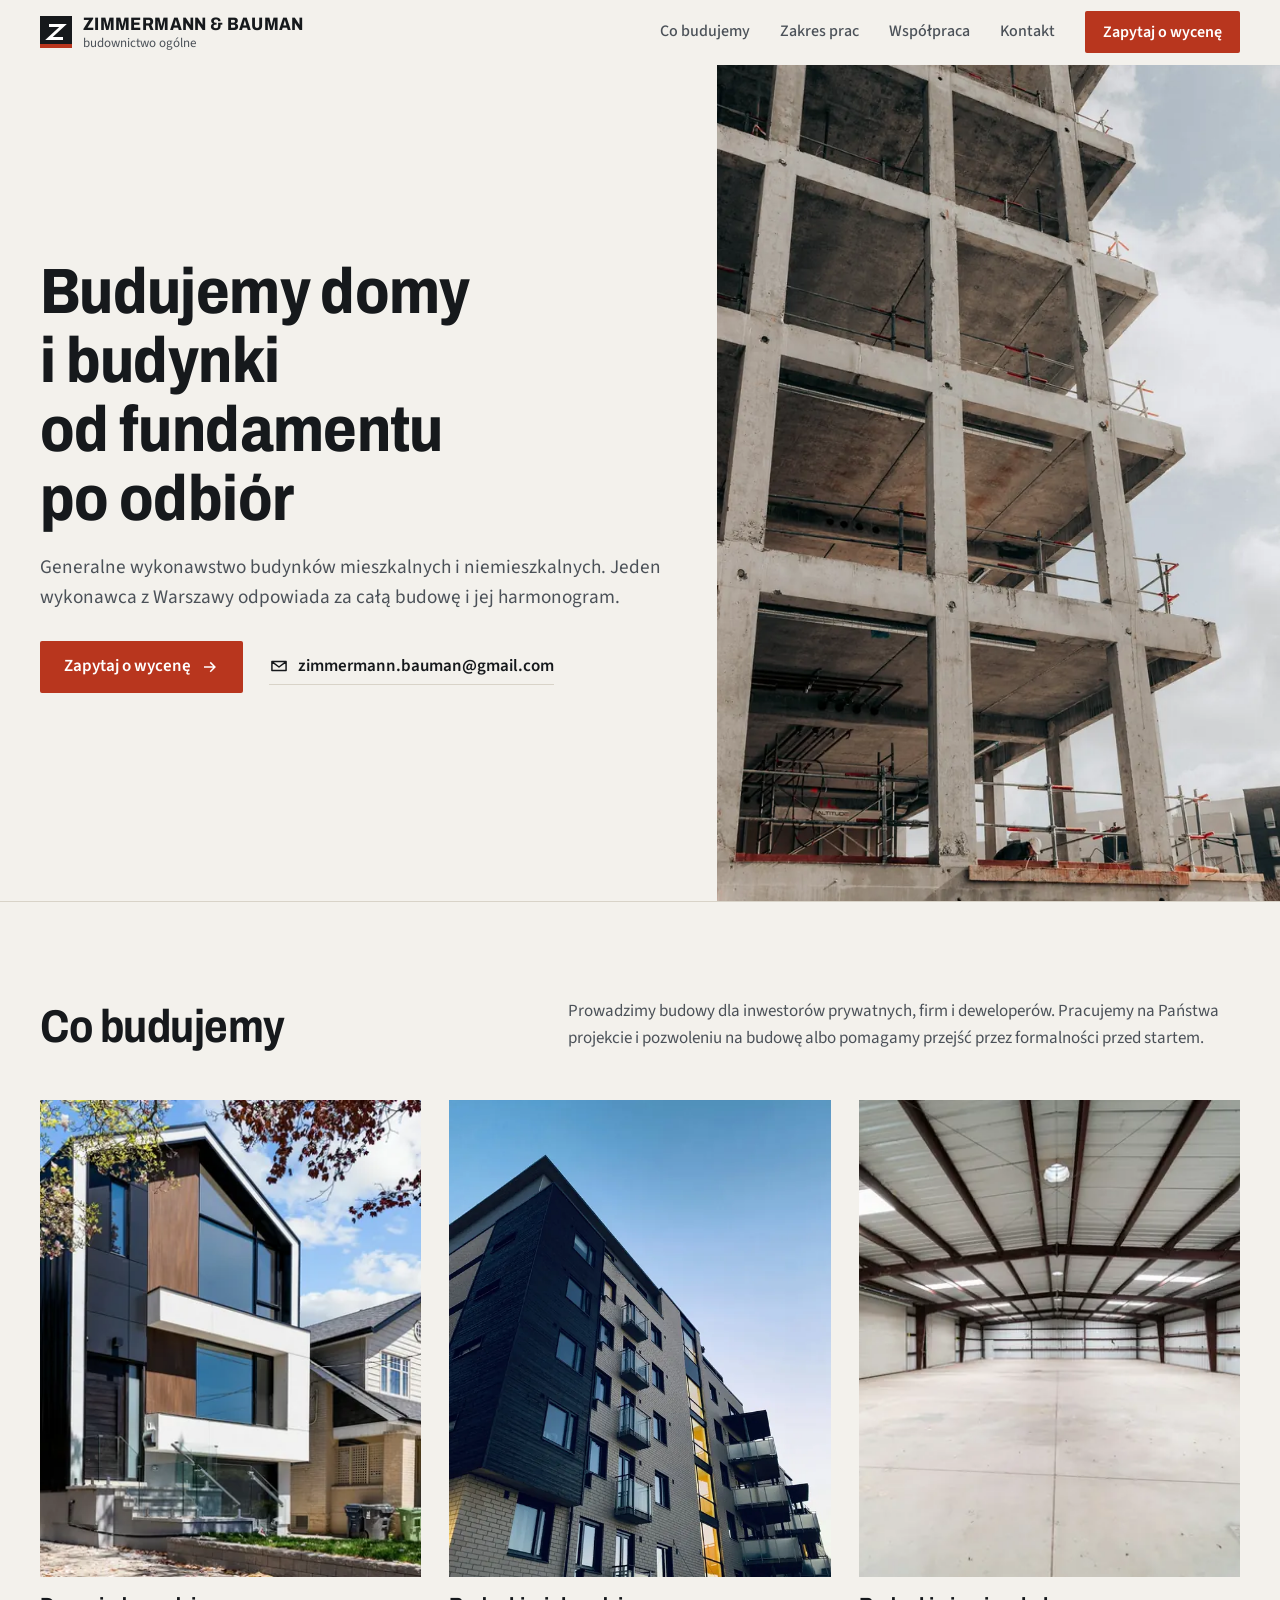
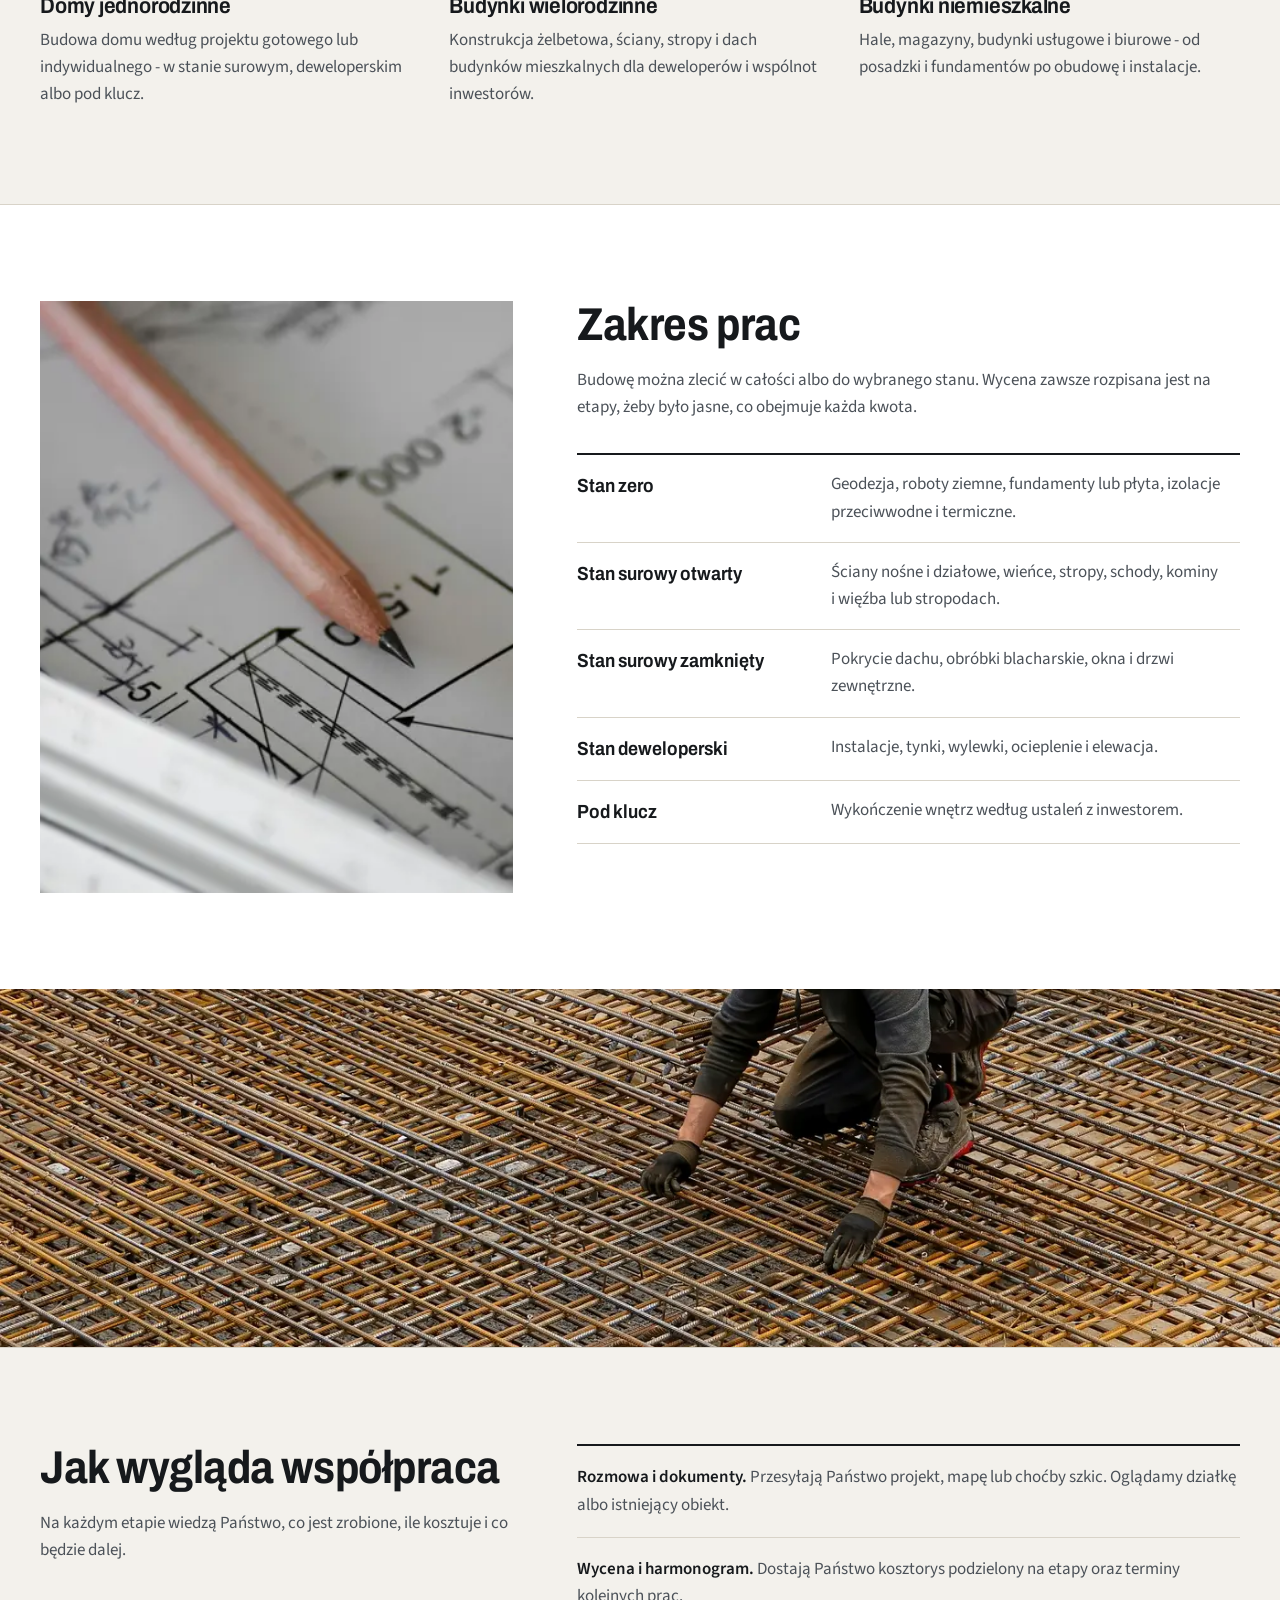
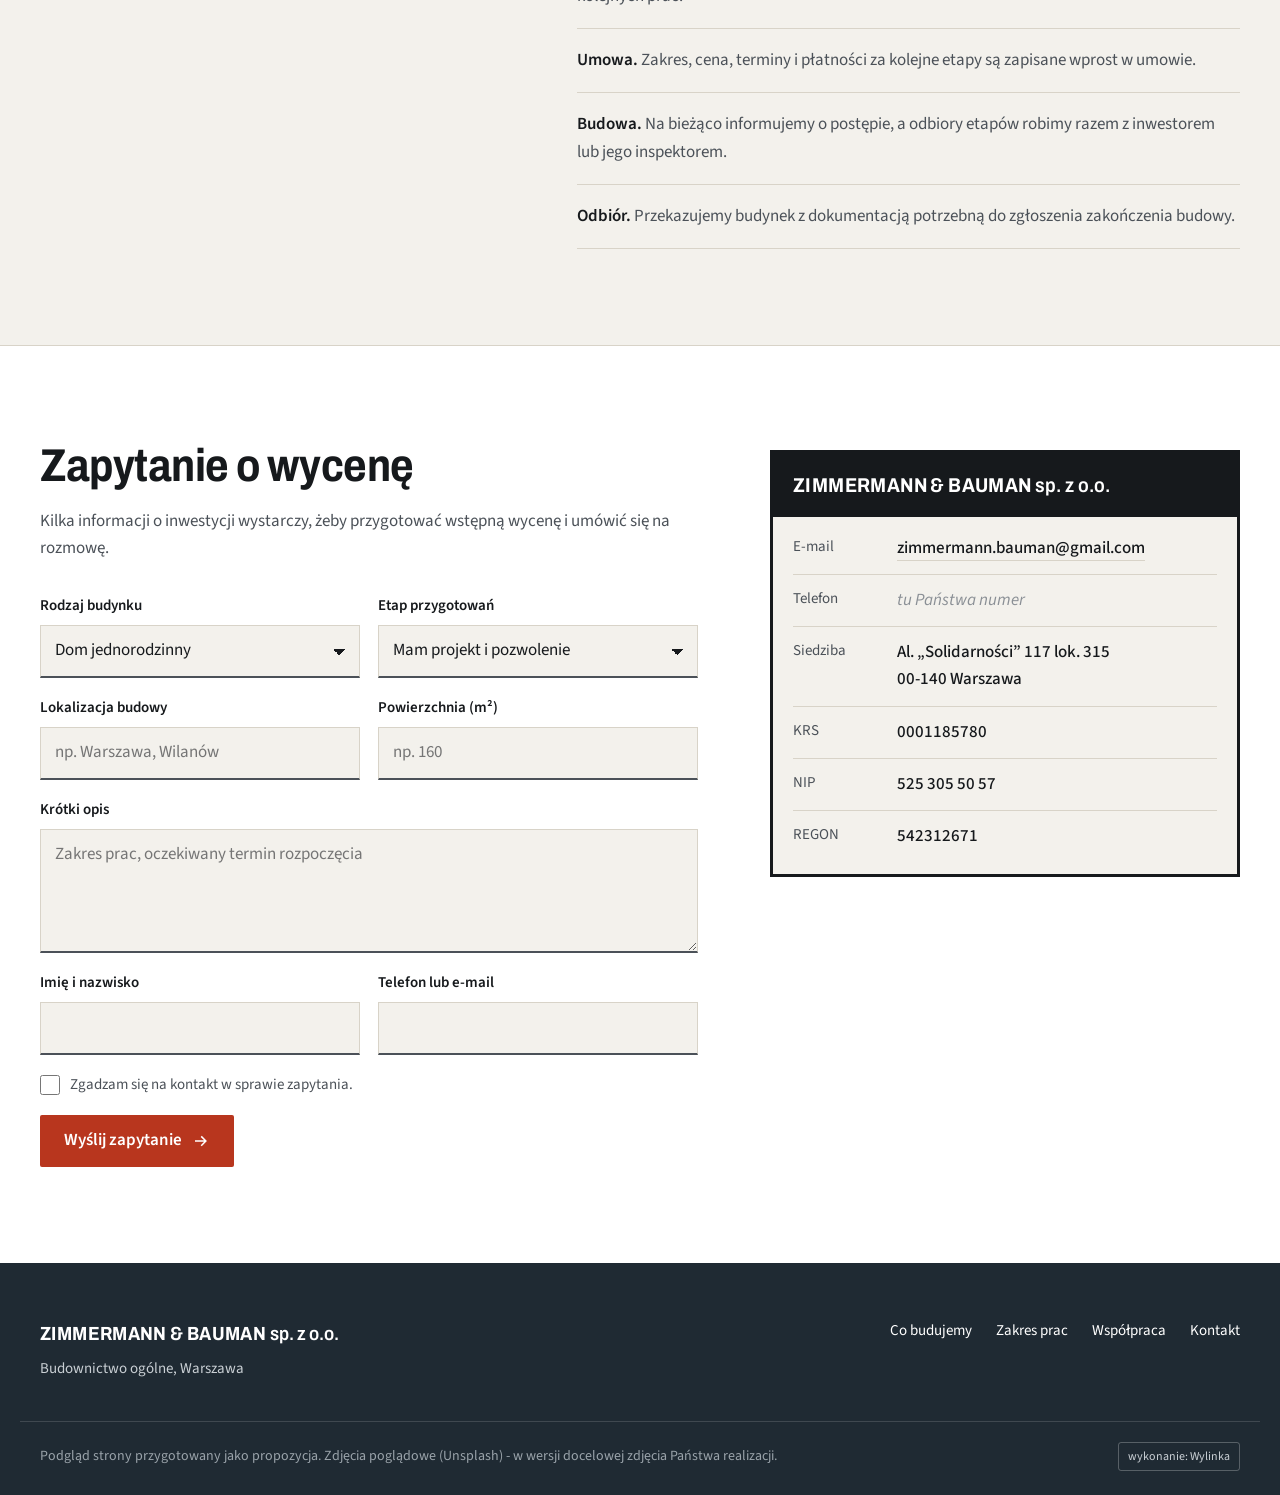
==== index.html @ 9f0c52ca "Koncepcja strony Zimmermann & Bauman" ====
<!doctype html>
<html lang="pl">
<head>
<meta charset="utf-8">
<meta name="viewport" content="width=device-width, initial-scale=1, viewport-fit=cover">
<meta name="robots" content="noindex, nofollow">
<title>Zimmermann &amp; Bauman - budowa domów i budynków, Warszawa</title>
<meta name="description" content="Zimmermann &amp; Bauman sp. z o.o. z Warszawy - generalne wykonawstwo budynków mieszkalnych i niemieszkalnych, od fundamentu po odbiór.">
<meta name="theme-color" content="#F3F1EC">
<link rel="icon" href="data:image/svg+xml,%3Csvg xmlns='http://www.w3.org/2000/svg' viewBox='0 0 32 32'%3E%3Crect width='32' height='32' fill='%2316191C'/%3E%3Cpath d='M9 9.5h14L9 22.5h14' fill='none' stroke='%23fff' stroke-width='3' stroke-linejoin='miter'/%3E%3Crect x='0' y='28' width='32' height='4' fill='%23B8361E'/%3E%3C/svg%3E">
<link rel="preconnect" href="https://fonts.googleapis.com">
<link rel="preconnect" href="https://fonts.gstatic.com" crossorigin>
<link href="https://fonts.googleapis.com/css2?family=Archivo:wdth,wght@75..100,500..800&family=Source+Sans+3:wght@400;500;600&display=swap" rel="stylesheet">
<link rel="stylesheet" href="style.css?v=1">
</head>
<body>
<!-- Wizualizacja robocza (koncepcja) strony Zimmermann & Bauman sp. z o.o. Dane firmy: odpis aktualny KRS 0001185780. Zakres prac opisany na podstawie PKD, do potwierdzenia z klientem. Zdjęcia poglądowe z Unsplash. -->
<svg width="0" height="0" style="position:absolute" aria-hidden="true">
  <symbol id="i-mail" viewBox="0 0 24 24"><path d="M3.5 6.5h17v11h-17z M3.8 7l8.2 6.2L20.2 7" fill="none" stroke="currentColor" stroke-width="1.8" stroke-linejoin="round"/></symbol>
  <symbol id="i-tel" viewBox="0 0 24 24"><path d="M6.6 3.8h3l1.4 4-2 1.4a12 12 0 0 0 5.8 5.8l1.4-2 4 1.4v3a2 2 0 0 1-2.2 2A16.5 16.5 0 0 1 4.6 6a2 2 0 0 1 2-2.2z" fill="none" stroke="currentColor" stroke-width="1.8" stroke-linejoin="round"/></symbol>
  <symbol id="i-arrow" viewBox="0 0 24 24"><path d="M5 12h13M13 6.5 18.5 12 13 17.5" fill="none" stroke="currentColor" stroke-width="2" stroke-linecap="square"/></symbol>
</svg>

<header class="top" id="top">
  <div class="wrap top-in">
    <a class="logo" href="#" aria-label="Zimmermann &amp; Bauman - strona główna">
      <svg class="logo-mark" viewBox="0 0 32 32" aria-hidden="true"><rect width="32" height="32" fill="#16191C"/><path d="M9 9.5h14L9 22.5h14" fill="none" stroke="#fff" stroke-width="3"/><rect y="28" width="32" height="4" fill="#B8361E"/></svg>
      <span class="logo-txt"><span class="logo-name">Zimmermann &amp; Bauman</span><span class="logo-sub">budownictwo ogólne</span></span>
    </a>
    <nav class="nav" id="nav" aria-label="Menu">
      <a href="#budujemy">Co budujemy</a>
      <a href="#zakres">Zakres prac</a>
      <a href="#wspolpraca">Współpraca</a>
      <a href="#kontakt">Kontakt</a>
      <a class="btn btn-sm nav-cta" href="#kontakt">Zapytaj o wycenę</a>
    </nav>
    <button class="burger" id="burger" type="button" aria-label="Otwórz menu" aria-expanded="false" aria-controls="nav"><span></span><span></span></button>
  </div>
</header>

<main>
  <section class="hero">
    <div class="hero-img">
      <picture>
        <img src="img/konstrukcja-1100.webp" srcset="img/konstrukcja-700.webp 700w, img/konstrukcja-1100.webp 1100w" sizes="(min-width: 960px) 44vw, 100vw" width="1100" height="1650" alt="Żelbetowa konstrukcja budynku w trakcie budowy" fetchpriority="high">
      </picture>
    </div>
    <div class="wrap hero-in">
      <div class="hero-txt">
        <h1>Budujemy domy i&nbsp;budynki od&nbsp;fundamentu po&nbsp;odbiór</h1>
        <p class="lead">Generalne wykonawstwo budynków mieszkalnych i&nbsp;niemieszkalnych. Jeden wykonawca z&nbsp;Warszawy odpowiada za całą budowę i&nbsp;jej harmonogram.</p>
        <div class="hero-cta" id="heroCta">
          <a class="btn" href="#kontakt">Zapytaj o wycenę <svg aria-hidden="true"><use href="#i-arrow"/></svg></a>
          <a class="hero-mail" href="mailto:zimmermann.bauman@gmail.com"><svg aria-hidden="true"><use href="#i-mail"/></svg>zimmermann.bauman@gmail.com</a>
        </div>
      </div>
    </div>
  </section>

  <section class="sec" id="budujemy">
    <div class="wrap">
      <div class="sec-head">
        <h2>Co budujemy</h2>
        <p>Prowadzimy budowy dla inwestorów prywatnych, firm i&nbsp;deweloperów. Pracujemy na Państwa projekcie i&nbsp;pozwoleniu na budowę albo pomagamy przejść przez formalności przed startem.</p>
      </div>
      <div class="obiekty">
        <article class="obiekt">
          <img src="img/dom-700.webp" srcset="img/dom-700.webp 700w, img/dom-1300.webp 1300w" sizes="(min-width: 960px) 30vw, 100vw" width="700" height="468" alt="Nowoczesny dom jednorodzinny z ciemną elewacją" loading="lazy">
          <h3>Domy jednorodzinne</h3>
          <p>Budowa domu według projektu gotowego lub indywidualnego - w&nbsp;stanie surowym, deweloperskim albo pod klucz.</p>
        </article>
        <article class="obiekt">
          <img src="img/wielorodzinny-600.webp" srcset="img/wielorodzinny-600.webp 600w, img/wielorodzinny-1000.webp 1000w" sizes="(min-width: 960px) 30vw, 100vw" width="600" height="800" alt="Budynek wielorodzinny z balkonami" loading="lazy" class="pion">
          <h3>Budynki wielorodzinne</h3>
          <p>Konstrukcja żelbetowa, ściany, stropy i&nbsp;dach budynków mieszkalnych dla deweloperów i&nbsp;wspólnot inwestorów.</p>
        </article>
        <article class="obiekt">
          <img src="img/hala-700.webp" srcset="img/hala-700.webp 700w, img/hala-1300.webp 1300w" sizes="(min-width: 960px) 30vw, 100vw" width="700" height="467" alt="Wnętrze nowej hali o konstrukcji stalowej" loading="lazy">
          <h3>Budynki niemieszkalne</h3>
          <p>Hale, magazyny, budynki usługowe i&nbsp;biurowe - od posadzki i&nbsp;fundamentów po obudowę i&nbsp;instalacje.</p>
        </article>
      </div>
    </div>
  </section>

  <section class="sec sec-zakres" id="zakres">
    <div class="wrap zakres">
      <div class="zakres-img">
        <img src="img/rysunek-700.webp" srcset="img/rysunek-700.webp 700w, img/rysunek-1300.webp 1300w" sizes="(min-width: 960px) 40vw, 100vw" width="700" height="467" alt="Rysunek konstrukcyjny z ołówkiem i linijką" loading="lazy">
      </div>
      <div class="zakres-txt">
        <h2>Zakres prac</h2>
        <p class="sec-lead">Budowę można zlecić w&nbsp;całości albo do wybranego stanu. Wycena zawsze rozpisana jest na etapy, żeby było jasne, co obejmuje każda kwota.</p>
        <dl class="spec">
          <div><dt>Stan zero</dt><dd>Geodezja, roboty ziemne, fundamenty lub płyta, izolacje przeciwwodne i&nbsp;termiczne.</dd></div>
          <div><dt>Stan surowy otwarty</dt><dd>Ściany nośne i&nbsp;działowe, wieńce, stropy, schody, kominy i&nbsp;więźba lub stropodach.</dd></div>
          <div><dt>Stan surowy zamknięty</dt><dd>Pokrycie dachu, obróbki blacharskie, okna i&nbsp;drzwi zewnętrzne.</dd></div>
          <div><dt>Stan deweloperski</dt><dd>Instalacje, tynki, wylewki, ocieplenie i&nbsp;elewacja.</dd></div>
          <div><dt>Pod klucz</dt><dd>Wykończenie wnętrz według ustaleń z&nbsp;inwestorem.</dd></div>
        </dl>
      </div>
    </div>
  </section>

  <div class="pas" role="img" aria-label="Układanie zbrojenia płyty fundamentowej">
    <img src="img/zbrojenie-1600.webp" srcset="img/zbrojenie-700.webp 700w, img/zbrojenie-1600.webp 1600w" sizes="100vw" width="1600" height="982" alt="" loading="lazy">
  </div>

  <section class="sec" id="wspolpraca">
    <div class="wrap wsp">
      <div>
        <h2>Jak wygląda współpraca</h2>
        <p class="sec-lead">Na każdym etapie wiedzą Państwo, co jest zrobione, ile kosztuje i&nbsp;co będzie dalej.</p>
      </div>
      <ul class="kroki">
        <li><strong>Rozmowa i&nbsp;dokumenty.</strong> Przesyłają Państwo projekt, mapę lub choćby szkic. Oglądamy działkę albo istniejący obiekt.</li>
        <li><strong>Wycena i&nbsp;harmonogram.</strong> Dostają Państwo kosztorys podzielony na etapy oraz terminy kolejnych prac.</li>
        <li><strong>Umowa.</strong> Zakres, cena, terminy i&nbsp;płatności za kolejne etapy są zapisane wprost w&nbsp;umowie.</li>
        <li><strong>Budowa.</strong> Na bieżąco informujemy o&nbsp;postępie, a&nbsp;odbiory etapów robimy razem z&nbsp;inwestorem lub jego inspektorem.</li>
        <li><strong>Odbiór.</strong> Przekazujemy budynek z&nbsp;dokumentacją potrzebną do zgłoszenia zakończenia budowy.</li>
      </ul>
    </div>
  </section>

  <section class="sec sec-kontakt" id="kontakt">
    <div class="wrap kontakt">
      <div class="kontakt-form">
        <h2>Zapytanie o wycenę</h2>
        <p class="sec-lead">Kilka informacji o&nbsp;inwestycji wystarczy, żeby przygotować wstępną wycenę i&nbsp;umówić się na rozmowę.</p>
        <form class="form" id="form" novalidate>
          <div class="f-row">
            <label>Rodzaj budynku
              <select name="rodzaj">
                <option>Dom jednorodzinny</option>
                <option>Budynek wielorodzinny</option>
                <option>Hala lub magazyn</option>
                <option>Budynek usługowy lub biurowy</option>
                <option>Inny</option>
              </select>
            </label>
            <label>Etap przygotowań
              <select name="etap">
                <option>Mam projekt i pozwolenie</option>
                <option>Mam projekt</option>
                <option>Mam działkę</option>
                <option>Rozbudowa lub przebudowa</option>
              </select>
            </label>
          </div>
          <div class="f-row">
            <label>Lokalizacja budowy<input type="text" name="miejsce" placeholder="np. Warszawa, Wilanów"></label>
            <label>Powierzchnia (m²)<input type="text" name="pow" inputmode="numeric" placeholder="np. 160"></label>
          </div>
          <label>Krótki opis<textarea name="opis" rows="4" placeholder="Zakres prac, oczekiwany termin rozpoczęcia"></textarea></label>
          <div class="f-row">
            <label>Imię i nazwisko<input type="text" name="imie" autocomplete="name"></label>
            <label>Telefon lub e-mail<input type="text" name="kontakt" autocomplete="email"></label>
          </div>
          <label class="zgoda"><input type="checkbox" name="zgoda"> <span>Zgadzam się na kontakt w&nbsp;sprawie zapytania.</span></label>
          <button class="btn" type="submit">Wyślij zapytanie <svg aria-hidden="true"><use href="#i-arrow"/></svg></button>
          <p class="form-msg" id="formMsg" hidden>To podgląd strony - w&nbsp;tej wersji formularz niczego nie wysyła.</p>
        </form>
      </div>

      <aside class="tablica" aria-label="Dane firmy">
        <p class="tablica-tyt">Zimmermann &amp; Bauman <span>sp.&nbsp;z&nbsp;o.o.</span></p>
        <dl>
          <div><dt>E-mail</dt><dd><a href="mailto:zimmermann.bauman@gmail.com">zimmermann.bauman@gmail.com</a></dd></div>
          <div><dt>Telefon</dt><dd class="placeholder">tu Państwa numer</dd></div>
          <div><dt>Siedziba</dt><dd>Al. „Solidarności” 117 lok.&nbsp;315<br>00-140 Warszawa</dd></div>
          <div><dt>KRS</dt><dd>0001185780</dd></div>
          <div><dt>NIP</dt><dd>525 305 50 57</dd></div>
          <div><dt>REGON</dt><dd>542312671</dd></div>
        </dl>
      </aside>
    </div>
  </section>
</main>

<footer class="stopka">
  <div class="wrap stopka-in">
    <div>
      <p class="stopka-nazwa">Zimmermann &amp; Bauman <span>sp.&nbsp;z&nbsp;o.o.</span></p>
      <p>Budownictwo ogólne, Warszawa</p>
    </div>
    <nav class="stopka-nav" aria-label="Stopka">
      <a href="#budujemy">Co budujemy</a>
      <a href="#zakres">Zakres prac</a>
      <a href="#wspolpraca">Współpraca</a>
      <a href="#kontakt">Kontakt</a>
    </nav>
  </div>
  <div class="wrap stopka-dol">
    <p>Podgląd strony przygotowany jako propozycja. Zdjęcia poglądowe (Unsplash) - w&nbsp;wersji docelowej zdjęcia Państwa realizacji.</p>
    <a class="wyl" href="https://wylinka.pl" target="_blank" rel="noopener">wykonanie: Wylinka</a>
  </div>
</footer>

<div class="mob" id="mob" aria-hidden="true">
  <a class="mob-mail" href="mailto:zimmermann.bauman@gmail.com" tabindex="-1"><svg aria-hidden="true"><use href="#i-mail"/></svg>E-mail</a>
  <a class="btn" href="#kontakt" tabindex="-1">Zapytaj o wycenę</a>
</div>

<script src="app.js?v=1"></script>
</body>
</html>
---- style.css ----
:root{
  --paper:#F3F1EC;
  --white:#FFFFFF;
  --ink:#16191C;
  --ink-2:#4B5158;
  --line:#D8D3C8;
  --steel:#1F2A33;
  --accent:#B8361E;
  --accent-d:#9A2C17;
  --head:"Archivo", "Arial Narrow", Arial, sans-serif;
  --body:"Source Sans 3", "Segoe UI", Arial, sans-serif;
  --gut:20px;
  --topH:64px;
}
*,*::before,*::after{box-sizing:border-box}
html{scroll-behavior:smooth;scroll-padding-top:var(--topH);-webkit-text-size-adjust:100%}
body{margin:0;background:var(--paper);color:var(--ink);font:400 17px/1.6 var(--body);-webkit-font-smoothing:antialiased;overflow-x:hidden}
img{display:block;max-width:100%;height:auto}
a{color:inherit}
h1,h2,h3{font-family:var(--head);font-stretch:85%;font-weight:700;line-height:1.08;letter-spacing:-.01em;margin:0}
h2{font-size:clamp(30px,4.2vw,46px)}
h3{font-size:22px;font-stretch:90%;font-weight:650}
p{margin:0}
.wrap{width:100%;max-width:1240px;margin:0 auto;padding:0 var(--gut)}
svg{width:20px;height:20px;flex:none}

/* przyciski */
.btn{display:inline-flex;align-items:center;justify-content:center;gap:10px;min-height:52px;padding:0 24px;background:var(--accent);color:#fff;border:0;border-radius:2px;font:600 17px/1 var(--body);text-decoration:none;cursor:pointer;transition:background .15s}
.btn:hover{background:var(--accent-d)}
.btn:focus-visible,a:focus-visible,button:focus-visible,input:focus-visible,select:focus-visible,textarea:focus-visible{outline:2px solid var(--ink);outline-offset:2px}
.btn svg{width:18px;height:18px}
.btn-sm{min-height:42px;padding:0 18px;font-size:16px}

/* nagłówek */
.top{position:sticky;top:0;z-index:30;background:var(--paper);border-bottom:1px solid transparent;transition:border-color .2s}
.top.scrolled{border-bottom-color:var(--line)}
.top-in{display:flex;align-items:center;justify-content:space-between;height:var(--topH)}
.logo{display:flex;align-items:center;gap:11px;text-decoration:none}
.logo-mark{width:32px;height:32px}
.logo-txt{display:flex;flex-direction:column;line-height:1}
.logo-name{font-family:var(--head);font-weight:750;font-stretch:88%;font-size:18px;text-transform:uppercase;letter-spacing:.02em}
.logo-sub{font-size:13px;color:var(--ink-2);margin-top:4px}
.nav{display:flex;align-items:center;gap:30px}
.nav a:not(.btn){text-decoration:none;font-weight:500;font-size:16px;color:var(--ink-2)}
.nav a:not(.btn):hover{color:var(--ink)}
.burger{display:none}

/* hero */
.hero{position:relative}
.hero-img img{width:100%;height:100%;object-fit:cover}
.hero-txt h1{font-size:clamp(31px,5vw,64px);font-weight:750}
.lead{font-size:clamp(17px,1.5vw,20px);color:var(--ink-2);margin-top:18px;max-width:34em}
.hero-cta{display:flex;flex-wrap:wrap;align-items:center;gap:14px 26px;margin-top:28px}
.hero-mail{display:inline-flex;align-items:center;gap:9px;font-weight:600;text-decoration:none;border-bottom:1px solid var(--line);padding:4px 0}
.hero-mail:hover{border-bottom-color:var(--ink)}

@media (min-width:960px){
  .hero{min-height:calc(100svh - var(--topH));display:flex;align-items:center}
  .hero-img{position:absolute;top:0;right:0;bottom:0;width:44%}
  .hero-in{padding-top:48px;padding-bottom:64px}
  .hero-txt{width:54%;max-width:700px}
}

/* sekcje */
.sec{padding:96px 0;border-top:1px solid var(--line)}
.sec-head{display:grid;gap:18px;margin-bottom:48px}
.sec-head p,.sec-lead{color:var(--ink-2);max-width:40em}
.sec-lead{margin-top:16px}
@media (min-width:960px){
  .sec-head{grid-template-columns:5fr 7fr;align-items:end;gap:48px}
}

/* obiekty */
.obiekty{display:grid;gap:44px}
.obiekt img{width:100%;aspect-ratio:4/3;object-fit:cover;margin-bottom:18px}
.obiekt img.pion{object-position:50% 40%}
.obiekt p{color:var(--ink-2);margin-top:8px}
@media (min-width:760px){
  .obiekty{grid-template-columns:repeat(3,1fr);gap:28px}
  .obiekt img{aspect-ratio:4/5}
}

/* zakres */
.sec-zakres{background:var(--white)}
.zakres{display:grid;gap:40px}
.zakres-img img{width:100%;aspect-ratio:3/2;object-fit:cover}
.spec{margin:32px 0 0;border-top:2px solid var(--ink)}
.spec div{display:grid;gap:4px;padding:16px 0;border-bottom:1px solid var(--line)}
.spec dt{font-family:var(--head);font-stretch:90%;font-weight:650;font-size:19px}
.spec dd{margin:0;color:var(--ink-2)}
@media (min-width:960px){
  .zakres{grid-template-columns:5fr 7fr;gap:64px;align-items:start}
  .zakres-img{position:sticky;top:calc(var(--topH) + 32px)}
  .zakres-img img{aspect-ratio:4/5}
  .spec div{grid-template-columns:230px 1fr;gap:24px}
}

/* pas zdjęcia */
.pas img{width:100%;height:clamp(200px,28vw,400px);object-fit:cover;object-position:50% 45%}

/* współpraca */
.wsp{display:grid;gap:28px}
.kroki{list-style:none;margin:0;padding:0;border-top:2px solid var(--ink)}
.kroki li{padding:18px 0;border-bottom:1px solid var(--line);color:var(--ink-2)}
.kroki strong{color:var(--ink);font-weight:600}
@media (min-width:960px){
  .wsp{grid-template-columns:5fr 7fr;gap:64px}
}

/* kontakt */
.sec-kontakt{background:var(--white)}
.kontakt{display:grid;gap:56px}
.form{display:grid;gap:18px;margin-top:32px}
.f-row{display:grid;gap:18px}
.form label{display:grid;gap:7px;font-weight:600;font-size:15px}
.form input[type=text],.form select,.form textarea{width:100%;font:400 17px/1.4 var(--body);color:var(--ink);background:var(--paper);border:1px solid var(--line);border-bottom:2px solid var(--ink-2);border-radius:0;padding:13px 14px;min-height:50px}
.form textarea{resize:vertical}
.form select{appearance:none;background-image:linear-gradient(45deg,transparent 50%,var(--ink) 50%),linear-gradient(135deg,var(--ink) 50%,transparent 50%);background-position:calc(100% - 20px) 52%,calc(100% - 14px) 52%;background-size:6px 6px;background-repeat:no-repeat;padding-right:40px}
.form .zgoda{display:flex;gap:10px;align-items:flex-start;font-weight:400;color:var(--ink-2)}
.zgoda input{width:20px;height:20px;margin:2px 0 0;accent-color:var(--accent)}
.form .btn{justify-self:start}
.form-msg{background:var(--paper);border-left:3px solid var(--accent);padding:12px 14px}
@media (min-width:640px){.f-row{grid-template-columns:1fr 1fr}}

/* tablica z danymi - jak tablica informacyjna budowy */
.tablica{border:3px solid var(--ink);background:var(--paper);align-self:start}
.tablica-tyt{background:var(--ink);color:#fff;font-family:var(--head);font-stretch:88%;font-weight:700;font-size:20px;text-transform:uppercase;letter-spacing:.02em;padding:16px 20px}
.tablica dl{margin:0;padding:6px 20px 12px}
.tablica dl div{display:grid;grid-template-columns:92px 1fr;gap:12px;padding:12px 0;border-bottom:1px solid var(--line)}
.tablica dl div:last-child{border-bottom:0}
.tablica dt{color:var(--ink-2);font-size:15px}
.tablica dd{margin:0;font-weight:500;overflow-wrap:anywhere}
.tablica dd a{text-decoration:none;border-bottom:1px solid var(--line)}
.placeholder{color:#8A8F95;font-style:italic;font-weight:400 !important}
@media (min-width:960px){
  .kontakt{grid-template-columns:7fr 5fr;gap:72px}
  .tablica{position:sticky;top:calc(var(--topH) + 32px);margin-top:8px}
}

/* stopka */
.stopka{background:var(--steel);color:#C9CFD4;font-size:15px;padding:56px 0 24px}
.stopka-in{display:grid;gap:28px}
.stopka-nazwa{color:#fff;font-family:var(--head);font-stretch:88%;font-weight:700;font-size:19px;text-transform:uppercase;letter-spacing:.02em;margin-bottom:8px}
.stopka-nav{display:flex;flex-wrap:wrap;gap:10px 24px}
.stopka-nav a{text-decoration:none;color:#fff}
.stopka-dol{display:flex;flex-wrap:wrap;justify-content:space-between;align-items:center;gap:16px;margin-top:40px;padding-top:20px;border-top:1px solid rgba(255,255,255,.14);font-size:14px;color:#9AA3AA}
.wyl{display:inline-block;font-size:12px;color:#C9CFD4;text-decoration:none;border:1px solid rgba(255,255,255,.25);border-radius:3px;padding:4px 9px}
.wyl:hover{color:#fff;border-color:#fff}
@media (min-width:760px){.stopka-in{grid-template-columns:1fr auto;align-items:start}}

/* pasek na telefonie */
.mob{display:none}

/* telefon */
@media (max-width:959px){
  .nav{position:fixed;inset:var(--topH) 0 auto 0;flex-direction:column;align-items:stretch;gap:0;background:var(--paper);border-bottom:1px solid var(--line);padding:8px var(--gut) 20px;transform:translateY(-8px);opacity:0;visibility:hidden;transition:opacity .18s,transform .18s,visibility .18s}
  .nav.open{opacity:1;visibility:visible;transform:none}
  .nav a:not(.btn){padding:14px 0;border-bottom:1px solid var(--line);font-size:18px;color:var(--ink)}
  .nav-cta{margin-top:16px}
  .burger{display:flex;flex-direction:column;justify-content:center;gap:7px;width:44px;height:44px;margin-right:-10px;padding:0 10px;background:none;border:0;cursor:pointer}
  .burger span{display:block;height:2px;background:var(--ink);transition:transform .18s}
  .burger[aria-expanded=true] span:first-child{transform:translateY(4.5px) rotate(45deg)}
  .burger[aria-expanded=true] span:last-child{transform:translateY(-4.5px) rotate(-45deg)}

  .hero-img{height:clamp(150px,30svh,320px)}
  .hero-img img{object-position:50% 38%}
  .hero-in{padding-top:24px;padding-bottom:40px}
  .lead{margin-top:14px}
  .hero-cta{margin-top:22px}
  .sec{padding:64px 0}
  .sec-head{margin-bottom:32px}

  .mob{display:flex;gap:10px;position:fixed;left:0;right:0;bottom:0;z-index:40;padding:10px var(--gut) calc(10px + env(safe-area-inset-bottom));background:var(--paper);border-top:1px solid var(--line);transform:translateY(110%);transition:transform .22s}
  .mob.widac{transform:none}
  .mob .btn{flex:1;min-height:48px}
  .mob-mail{display:inline-flex;align-items:center;justify-content:center;gap:8px;min-height:48px;padding:0 18px;border:1px solid var(--ink);border-radius:2px;text-decoration:none;font-weight:600}
  .stopka{padding-bottom:96px}
}
@media (max-width:380px){
  :root{--gut:16px}
  .logo-name{font-size:16px}
}
@media (prefers-reduced-motion:reduce){html{scroll-behavior:auto}*{transition:none !important}}

.hero-adres{display:none}
@media (min-width:960px){.hero-adres{display:block;margin-top:56px;padding-top:18px;border-top:1px solid var(--line);font-size:15px;color:var(--ink-2);max-width:560px}}
.tablica-tyt span,.stopka-nazwa span{text-transform:none;font-weight:600;letter-spacing:0}
@media (max-width:559px){
  .tablica dl div{grid-template-columns:1fr;gap:2px;padding:11px 0}
}
@media (max-width:559px){.tablica-tyt{font-size:18px;padding:14px 18px}.tablica dl{padding:4px 18px 10px}}
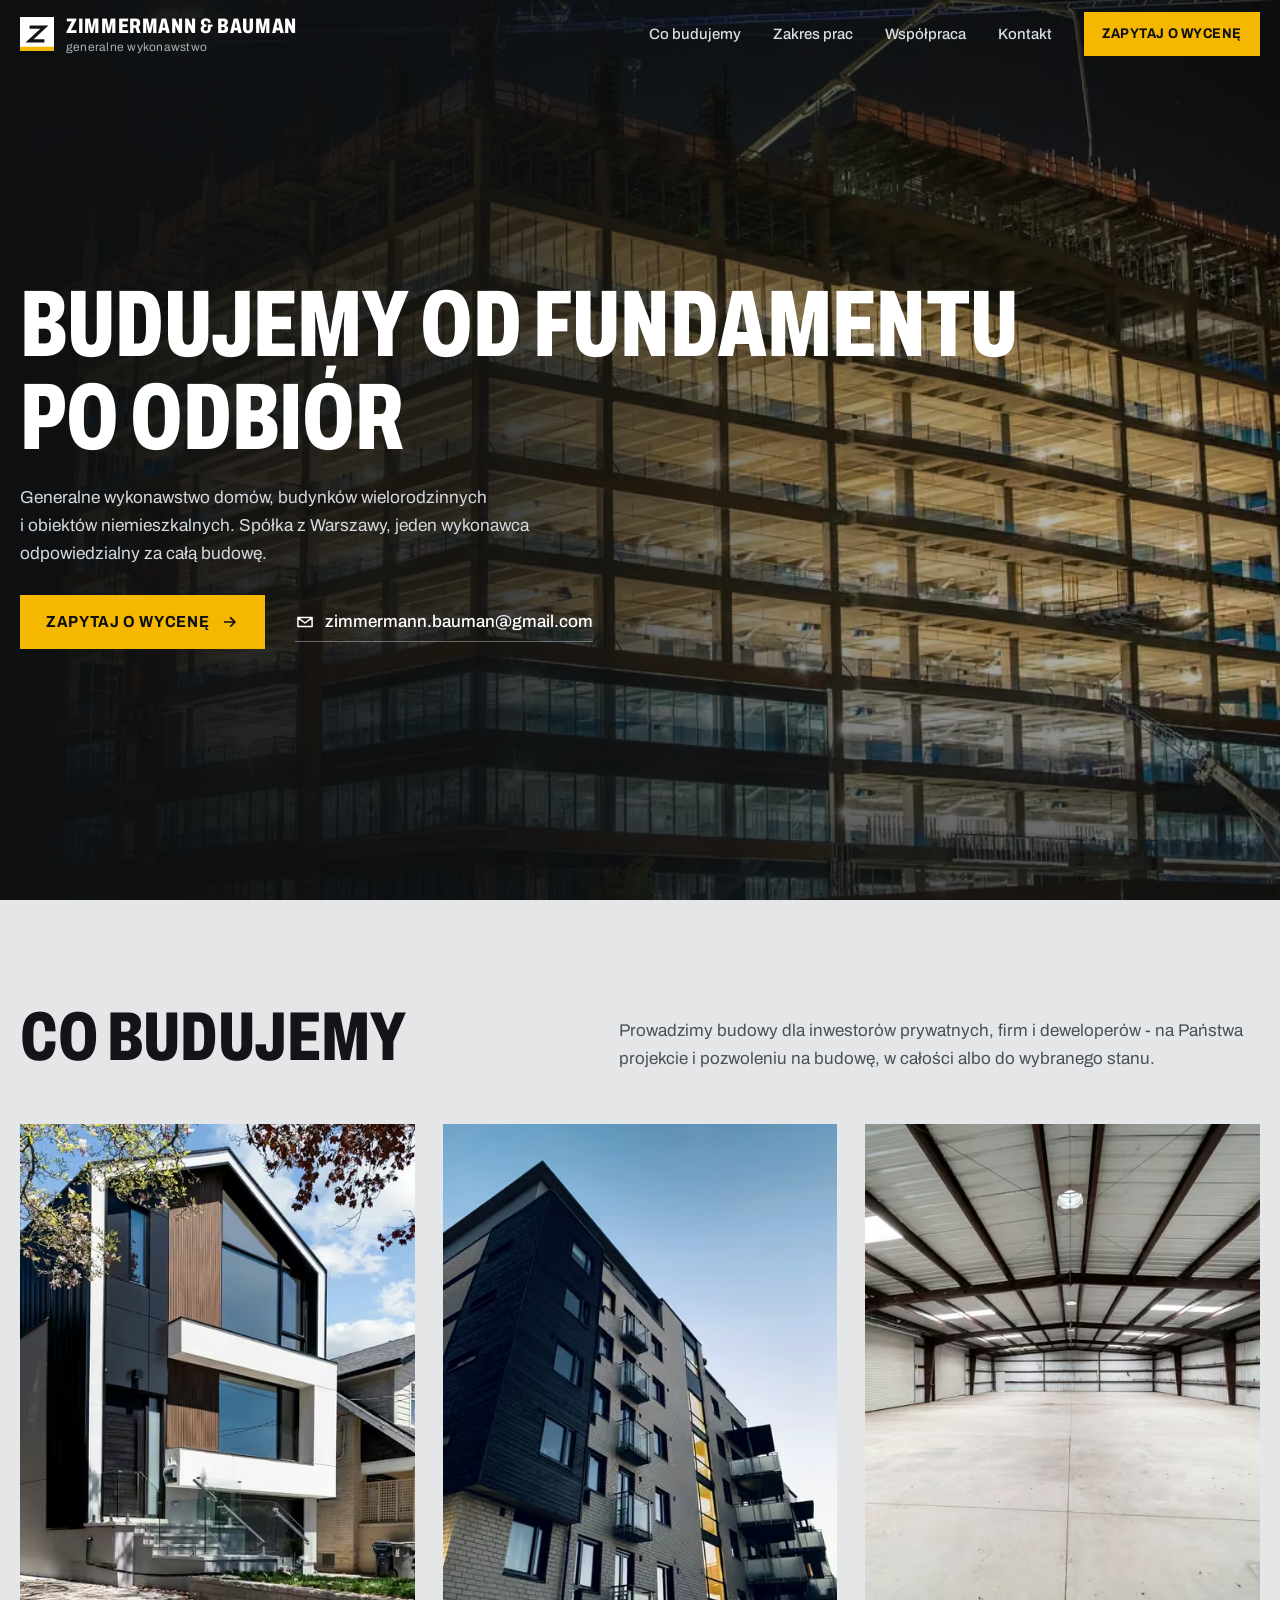
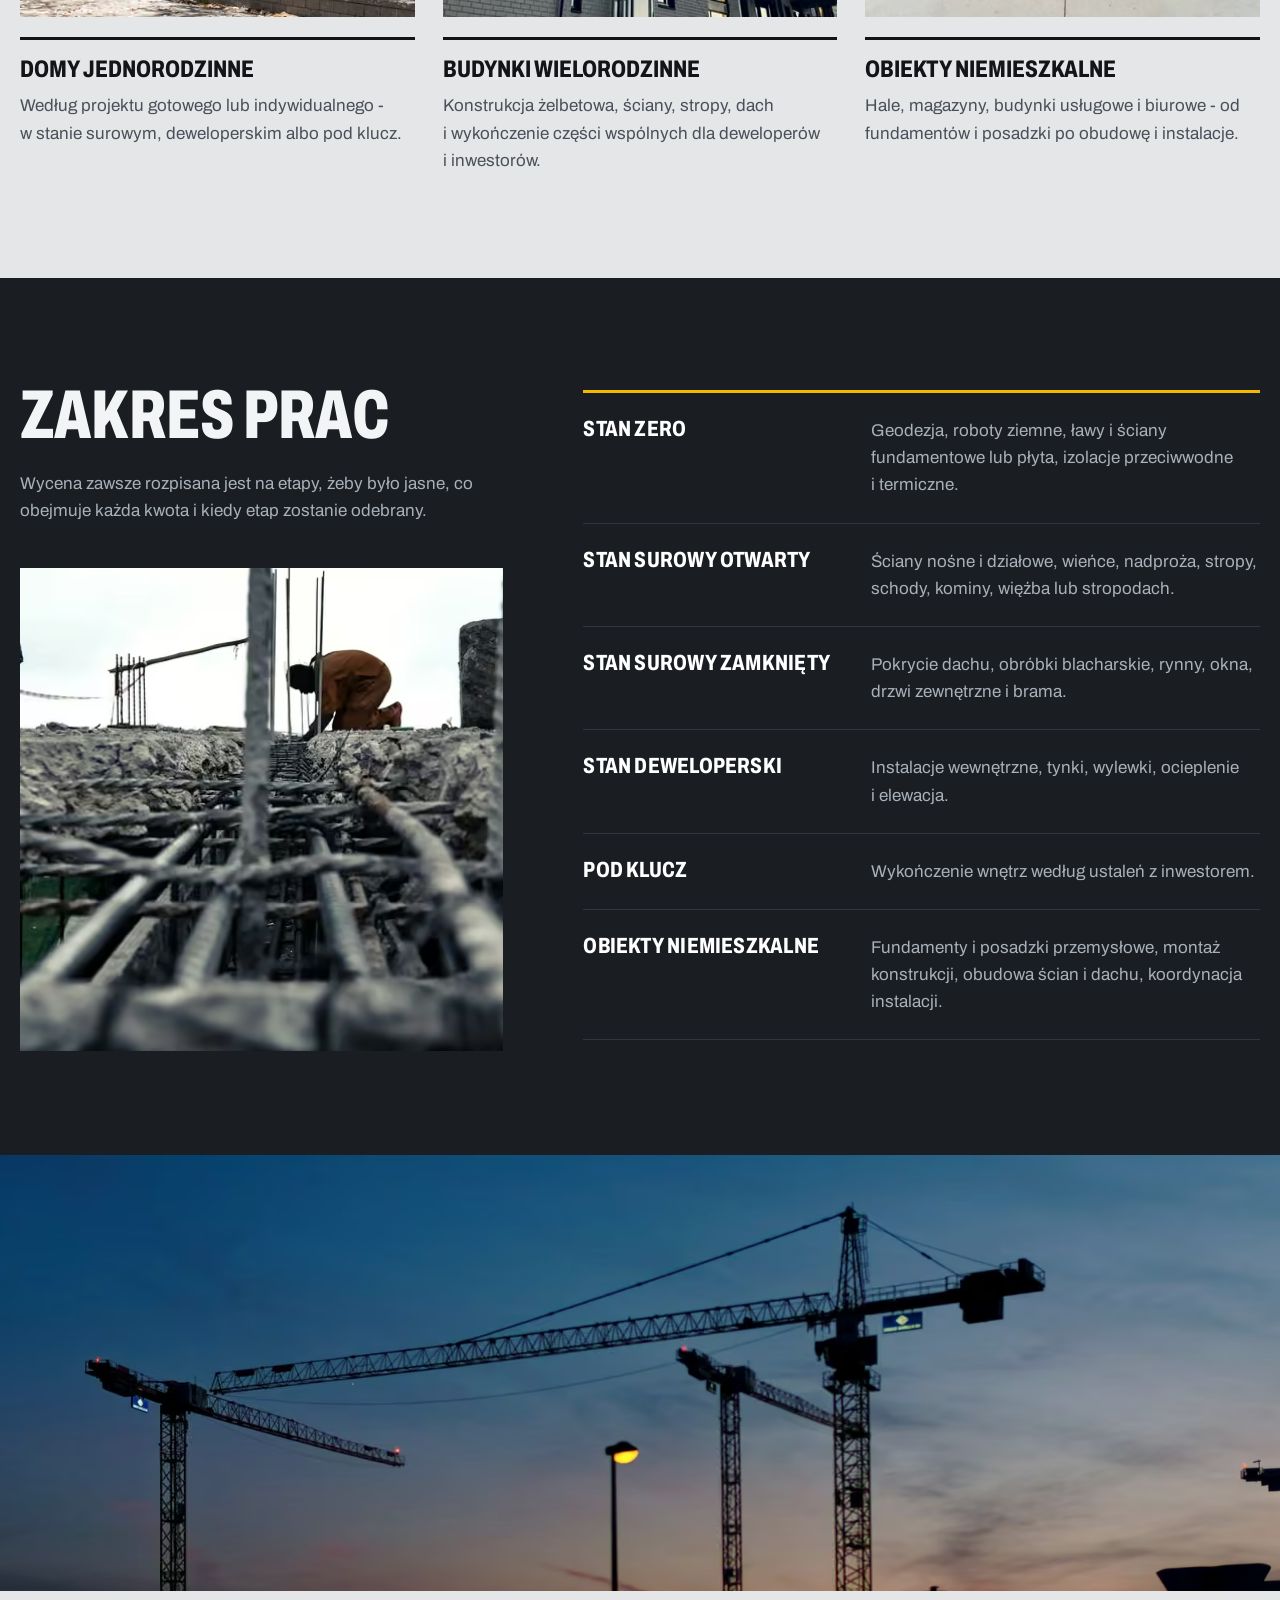
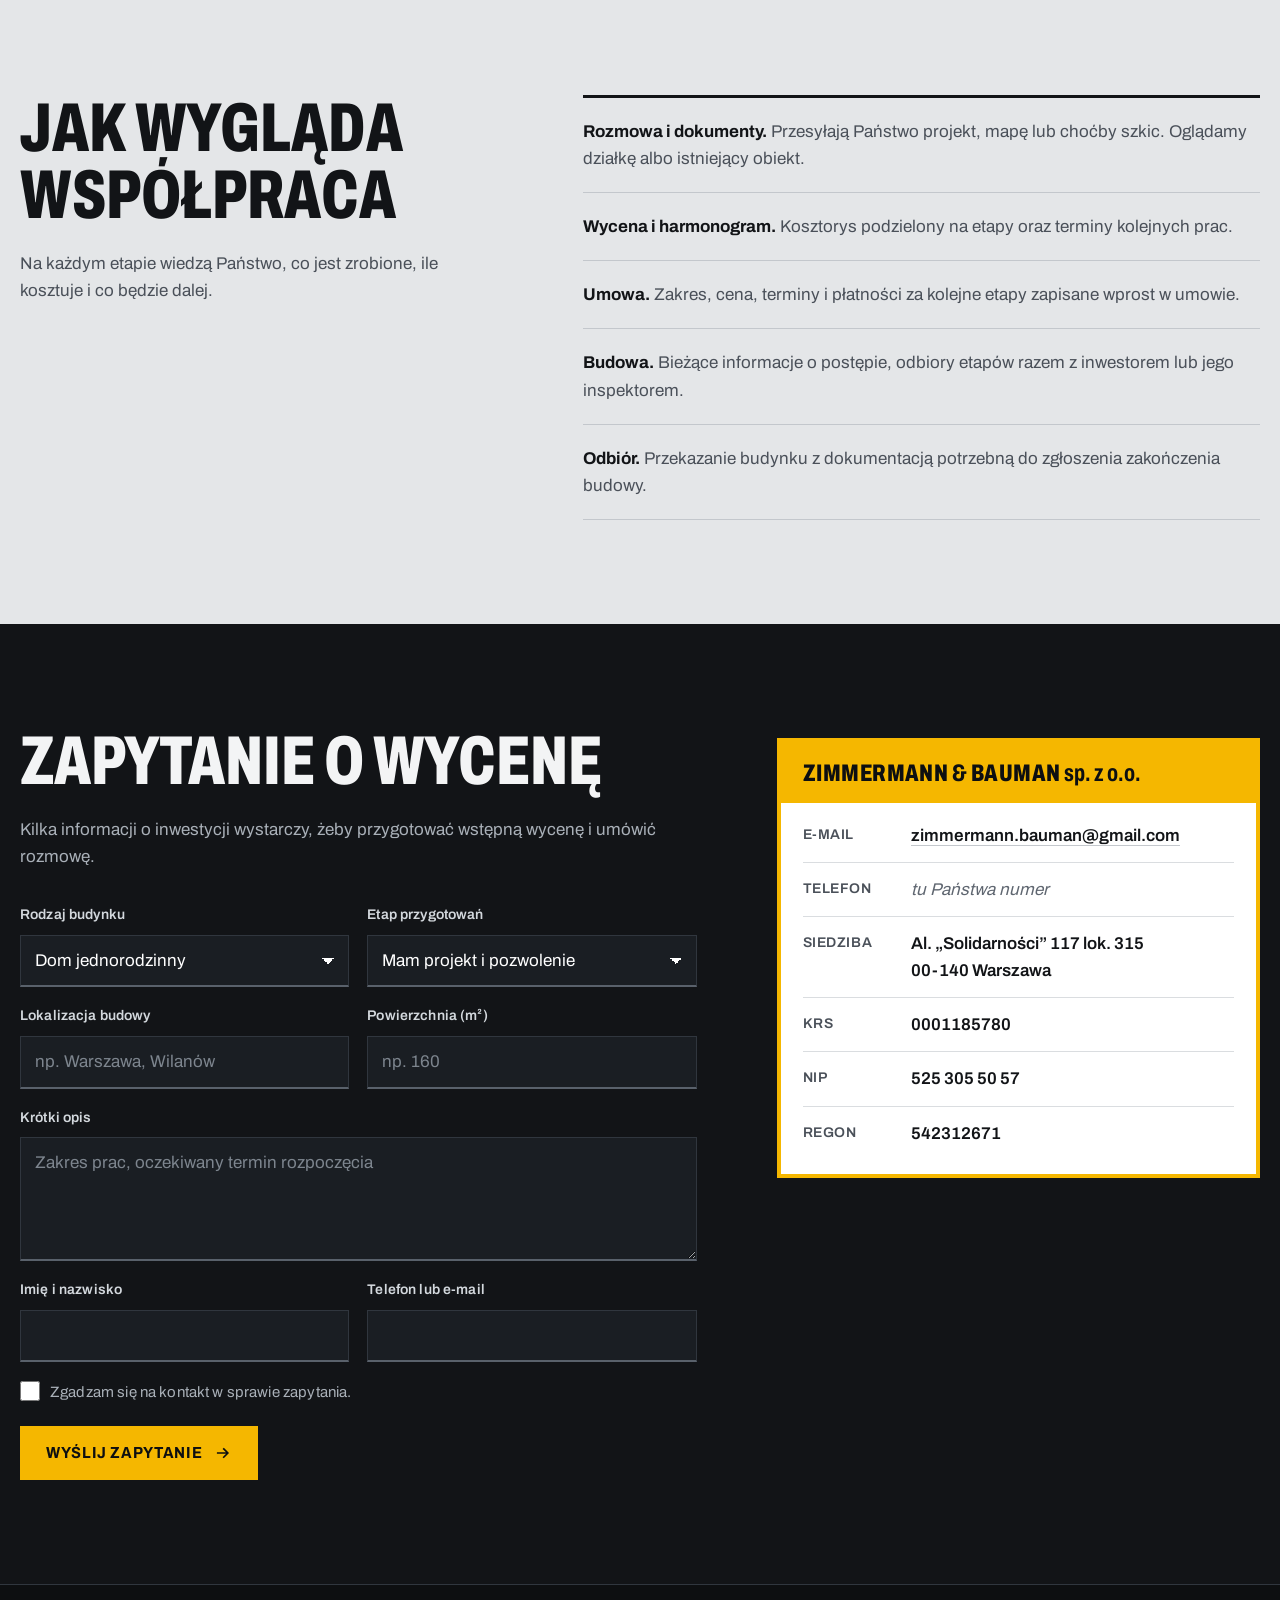
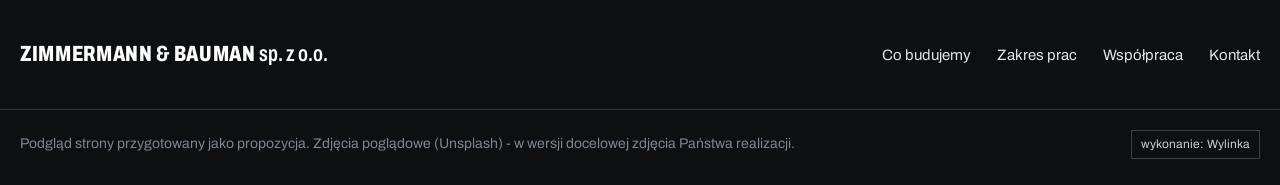
==== commit 2185230d: "Wersja 2: ciemny motyw generalnego wykonawcy, zdjecia AVIF/WebP, lokalne fonty; poprzednia wersja w " ====
--- a/index.html
+++ b/index.html
@@ -4,28 +4,28 @@
 <meta charset="utf-8">
 <meta name="viewport" content="width=device-width, initial-scale=1, viewport-fit=cover">
 <meta name="robots" content="noindex, nofollow">
-<title>Zimmermann &amp; Bauman - budowa domów i budynków, Warszawa</title>
-<meta name="description" content="Zimmermann &amp; Bauman sp. z o.o. z Warszawy - generalne wykonawstwo budynków mieszkalnych i niemieszkalnych, od fundamentu po odbiór.">
-<meta name="theme-color" content="#F3F1EC">
-<link rel="icon" href="data:image/svg+xml,%3Csvg xmlns='http://www.w3.org/2000/svg' viewBox='0 0 32 32'%3E%3Crect width='32' height='32' fill='%2316191C'/%3E%3Cpath d='M9 9.5h14L9 22.5h14' fill='none' stroke='%23fff' stroke-width='3' stroke-linejoin='miter'/%3E%3Crect x='0' y='28' width='32' height='4' fill='%23B8361E'/%3E%3C/svg%3E">
-<link rel="preconnect" href="https://fonts.googleapis.com">
-<link rel="preconnect" href="https://fonts.gstatic.com" crossorigin>
-<link href="https://fonts.googleapis.com/css2?family=Archivo:wdth,wght@75..100,500..800&family=Source+Sans+3:wght@400;500;600&display=swap" rel="stylesheet">
-<link rel="stylesheet" href="style.css?v=1">
+<title>Zimmermann &amp; Bauman - generalne wykonawstwo budynków, Warszawa</title>
+<meta name="description" content="Zimmermann &amp; Bauman sp. z o.o. z Warszawy - generalne wykonawstwo domów, budynków wielorodzinnych i obiektów niemieszkalnych, od fundamentu po odbiór.">
+<meta name="theme-color" content="#121417">
+<link rel="icon" href="data:image/svg+xml,%3Csvg xmlns='http://www.w3.org/2000/svg' viewBox='0 0 32 32'%3E%3Crect width='32' height='32' fill='%23121417'/%3E%3Cpath d='M9 9.5h14L9 22.5h14' fill='none' stroke='%23fff' stroke-width='3'/%3E%3Crect y='28' width='32' height='4' fill='%23F5B700'/%3E%3C/svg%3E">
+<link rel="preload" href="fonts/archivo-latin.woff2" as="font" type="font/woff2" crossorigin>
+<link rel="preload" href="fonts/archivo-latin-ext.woff2" as="font" type="font/woff2" crossorigin>
+<link rel="preload" as="image" type="image/avif" imagesrcset="img/v2-hero-m-600.avif 600w, img/v2-hero-m-900.avif 900w" imagesizes="100vw" media="(max-width: 759px)" fetchpriority="high">
+<link rel="preload" as="image" type="image/avif" imagesrcset="img/v2-hero-1280.avif 1280w, img/v2-hero-1920.avif 1920w" imagesizes="100vw" media="(min-width: 760px)" fetchpriority="high">
+<link rel="stylesheet" href="style.css?v=2">
 </head>
 <body>
-<!-- Wizualizacja robocza (koncepcja) strony Zimmermann & Bauman sp. z o.o. Dane firmy: odpis aktualny KRS 0001185780. Zakres prac opisany na podstawie PKD, do potwierdzenia z klientem. Zdjęcia poglądowe z Unsplash. -->
+<!-- Wizualizacja robocza (koncepcja v2) strony Zimmermann & Bauman sp. z o.o. Dane firmy: odpis aktualny KRS 0001185780. Zakres prac opisany na podstawie PKD, do potwierdzenia z klientem. Zdjęcia poglądowe z Unsplash. Poprzednia wersja: /v1/ -->
 <svg width="0" height="0" style="position:absolute" aria-hidden="true">
   <symbol id="i-mail" viewBox="0 0 24 24"><path d="M3.5 6.5h17v11h-17z M3.8 7l8.2 6.2L20.2 7" fill="none" stroke="currentColor" stroke-width="1.8" stroke-linejoin="round"/></symbol>
-  <symbol id="i-tel" viewBox="0 0 24 24"><path d="M6.6 3.8h3l1.4 4-2 1.4a12 12 0 0 0 5.8 5.8l1.4-2 4 1.4v3a2 2 0 0 1-2.2 2A16.5 16.5 0 0 1 4.6 6a2 2 0 0 1 2-2.2z" fill="none" stroke="currentColor" stroke-width="1.8" stroke-linejoin="round"/></symbol>
-  <symbol id="i-arrow" viewBox="0 0 24 24"><path d="M5 12h13M13 6.5 18.5 12 13 17.5" fill="none" stroke="currentColor" stroke-width="2" stroke-linecap="square"/></symbol>
+  <symbol id="i-arrow" viewBox="0 0 24 24"><path d="M5 12h13M13 6.5 18.5 12 13 17.5" fill="none" stroke="currentColor" stroke-width="2.2" stroke-linecap="square"/></symbol>
 </svg>
 
 <header class="top" id="top">
   <div class="wrap top-in">
-    <a class="logo" href="#" aria-label="Zimmermann &amp; Bauman - strona główna">
-      <svg class="logo-mark" viewBox="0 0 32 32" aria-hidden="true"><rect width="32" height="32" fill="#16191C"/><path d="M9 9.5h14L9 22.5h14" fill="none" stroke="#fff" stroke-width="3"/><rect y="28" width="32" height="4" fill="#B8361E"/></svg>
-      <span class="logo-txt"><span class="logo-name">Zimmermann &amp; Bauman</span><span class="logo-sub">budownictwo ogólne</span></span>
+    <a class="logo" href="#">
+      <svg class="logo-mark" viewBox="0 0 32 32" aria-hidden="true"><rect width="32" height="32" fill="#fff"/><path d="M9 9.5h14L9 22.5h14" fill="none" stroke="#121417" stroke-width="3"/><rect y="28" width="32" height="4" fill="#F5B700"/></svg>
+      <span class="logo-txt"><span class="logo-name">Zimmermann &amp; Bauman</span><span class="logo-sub">generalne wykonawstwo</span></span>
     </a>
     <nav class="nav" id="nav" aria-label="Menu">
       <a href="#budujemy">Co budujemy</a>
@@ -40,73 +40,86 @@
 
 <main>
   <section class="hero">
-    <div class="hero-img">
-      <picture>
-        <img src="img/konstrukcja-1100.webp" srcset="img/konstrukcja-700.webp 700w, img/konstrukcja-1100.webp 1100w" sizes="(min-width: 960px) 44vw, 100vw" width="1100" height="1650" alt="Żelbetowa konstrukcja budynku w trakcie budowy" fetchpriority="high">
-      </picture>
-    </div>
+    <picture class="hero-bg">
+      <source type="image/avif" media="(max-width: 759px)" srcset="img/v2-hero-m-600.avif 600w, img/v2-hero-m-900.avif 900w" sizes="100vw">
+      <source type="image/webp" media="(max-width: 759px)" srcset="img/v2-hero-m-600.webp 600w, img/v2-hero-m-900.webp 900w" sizes="100vw">
+      <source type="image/avif" srcset="img/v2-hero-1280.avif 1280w, img/v2-hero-1920.avif 1920w" sizes="100vw">
+      <img src="img/v2-hero-1920.webp" srcset="img/v2-hero-1280.webp 1280w, img/v2-hero-1920.webp 1920w" sizes="100vw" width="1920" height="1080" alt="Oświetlony nocą budynek w trakcie budowy, nad nim żurawie" fetchpriority="high" decoding="async">
+    </picture>
     <div class="wrap hero-in">
-      <div class="hero-txt">
-        <h1>Budujemy domy i&nbsp;budynki od&nbsp;fundamentu po&nbsp;odbiór</h1>
-        <p class="lead">Generalne wykonawstwo budynków mieszkalnych i&nbsp;niemieszkalnych. Jeden wykonawca z&nbsp;Warszawy odpowiada za całą budowę i&nbsp;jej harmonogram.</p>
-        <div class="hero-cta" id="heroCta">
-          <a class="btn" href="#kontakt">Zapytaj o wycenę <svg aria-hidden="true"><use href="#i-arrow"/></svg></a>
-          <a class="hero-mail" href="mailto:zimmermann.bauman@gmail.com"><svg aria-hidden="true"><use href="#i-mail"/></svg>zimmermann.bauman@gmail.com</a>
-        </div>
-      </div>
-    </div>
-  </section>
-
-  <section class="sec" id="budujemy">
+      <h1>Budujemy&nbsp;od fundamentu po&nbsp;odbiór</h1>
+      <p class="lead">Generalne wykonawstwo domów, budynków wielorodzinnych i&nbsp;obiektów niemieszkalnych. Spółka z&nbsp;Warszawy, jeden wykonawca odpowiedzialny za całą budowę.</p>
+      <div class="hero-cta" id="heroCta">
+        <a class="btn" href="#kontakt">Zapytaj o wycenę <svg aria-hidden="true"><use href="#i-arrow"/></svg></a>
+        <a class="hero-mail" href="mailto:zimmermann.bauman@gmail.com"><svg aria-hidden="true"><use href="#i-mail"/></svg>zimmermann.bauman@gmail.com</a>
+      </div>
+    </div>
+  </section>
+
+  <section class="sec sec-jasna" id="budujemy">
     <div class="wrap">
       <div class="sec-head">
         <h2>Co budujemy</h2>
-        <p>Prowadzimy budowy dla inwestorów prywatnych, firm i&nbsp;deweloperów. Pracujemy na Państwa projekcie i&nbsp;pozwoleniu na budowę albo pomagamy przejść przez formalności przed startem.</p>
+        <p>Prowadzimy budowy dla inwestorów prywatnych, firm i&nbsp;deweloperów - na Państwa projekcie i&nbsp;pozwoleniu na budowę, w&nbsp;całości albo do wybranego stanu.</p>
       </div>
       <div class="obiekty">
         <article class="obiekt">
-          <img src="img/dom-700.webp" srcset="img/dom-700.webp 700w, img/dom-1300.webp 1300w" sizes="(min-width: 960px) 30vw, 100vw" width="700" height="468" alt="Nowoczesny dom jednorodzinny z ciemną elewacją" loading="lazy">
+          <picture>
+            <source type="image/avif" srcset="img/v2-dom-480.avif 480w, img/v2-dom-800.avif 800w" sizes="(min-width: 760px) 31vw, 100vw">
+            <img src="img/v2-dom-800.webp" srcset="img/v2-dom-480.webp 480w, img/v2-dom-800.webp 800w" sizes="(min-width: 760px) 31vw, 100vw" width="800" height="1000" alt="Nowoczesny dom jednorodzinny z ciemną elewacją" loading="lazy" decoding="async">
+          </picture>
           <h3>Domy jednorodzinne</h3>
-          <p>Budowa domu według projektu gotowego lub indywidualnego - w&nbsp;stanie surowym, deweloperskim albo pod klucz.</p>
+          <p>Według projektu gotowego lub indywidualnego - w&nbsp;stanie surowym, deweloperskim albo pod klucz.</p>
         </article>
         <article class="obiekt">
-          <img src="img/wielorodzinny-600.webp" srcset="img/wielorodzinny-600.webp 600w, img/wielorodzinny-1000.webp 1000w" sizes="(min-width: 960px) 30vw, 100vw" width="600" height="800" alt="Budynek wielorodzinny z balkonami" loading="lazy" class="pion">
+          <picture>
+            <source type="image/avif" srcset="img/v2-wielorodzinny-480.avif 480w, img/v2-wielorodzinny-800.avif 800w" sizes="(min-width: 760px) 31vw, 100vw">
+            <img src="img/v2-wielorodzinny-800.webp" srcset="img/v2-wielorodzinny-480.webp 480w, img/v2-wielorodzinny-800.webp 800w" sizes="(min-width: 760px) 31vw, 100vw" width="800" height="1000" alt="Budynek wielorodzinny z balkonami" loading="lazy" decoding="async">
+          </picture>
           <h3>Budynki wielorodzinne</h3>
-          <p>Konstrukcja żelbetowa, ściany, stropy i&nbsp;dach budynków mieszkalnych dla deweloperów i&nbsp;wspólnot inwestorów.</p>
+          <p>Konstrukcja żelbetowa, ściany, stropy, dach i&nbsp;wykończenie części wspólnych dla deweloperów i&nbsp;inwestorów.</p>
         </article>
         <article class="obiekt">
-          <img src="img/hala-700.webp" srcset="img/hala-700.webp 700w, img/hala-1300.webp 1300w" sizes="(min-width: 960px) 30vw, 100vw" width="700" height="467" alt="Wnętrze nowej hali o konstrukcji stalowej" loading="lazy">
-          <h3>Budynki niemieszkalne</h3>
-          <p>Hale, magazyny, budynki usługowe i&nbsp;biurowe - od posadzki i&nbsp;fundamentów po obudowę i&nbsp;instalacje.</p>
+          <picture>
+            <source type="image/avif" srcset="img/v2-hala-480.avif 480w, img/v2-hala-800.avif 800w" sizes="(min-width: 760px) 31vw, 100vw">
+            <img src="img/v2-hala-800.webp" srcset="img/v2-hala-480.webp 480w, img/v2-hala-800.webp 800w" sizes="(min-width: 760px) 31vw, 100vw" width="800" height="1000" alt="Wnętrze nowej hali o konstrukcji stalowej" loading="lazy" decoding="async">
+          </picture>
+          <h3>Obiekty niemieszkalne</h3>
+          <p>Hale, magazyny, budynki usługowe i&nbsp;biurowe - od fundamentów i&nbsp;posadzki po obudowę i&nbsp;instalacje.</p>
         </article>
       </div>
     </div>
   </section>
 
-  <section class="sec sec-zakres" id="zakres">
+  <section class="sec sec-ciemna" id="zakres">
     <div class="wrap zakres">
-      <div class="zakres-img">
-        <img src="img/rysunek-700.webp" srcset="img/rysunek-700.webp 700w, img/rysunek-1300.webp 1300w" sizes="(min-width: 960px) 40vw, 100vw" width="700" height="467" alt="Rysunek konstrukcyjny z ołówkiem i linijką" loading="lazy">
-      </div>
-      <div class="zakres-txt">
+      <div class="zakres-bok">
         <h2>Zakres prac</h2>
-        <p class="sec-lead">Budowę można zlecić w&nbsp;całości albo do wybranego stanu. Wycena zawsze rozpisana jest na etapy, żeby było jasne, co obejmuje każda kwota.</p>
-        <dl class="spec">
-          <div><dt>Stan zero</dt><dd>Geodezja, roboty ziemne, fundamenty lub płyta, izolacje przeciwwodne i&nbsp;termiczne.</dd></div>
-          <div><dt>Stan surowy otwarty</dt><dd>Ściany nośne i&nbsp;działowe, wieńce, stropy, schody, kominy i&nbsp;więźba lub stropodach.</dd></div>
-          <div><dt>Stan surowy zamknięty</dt><dd>Pokrycie dachu, obróbki blacharskie, okna i&nbsp;drzwi zewnętrzne.</dd></div>
-          <div><dt>Stan deweloperski</dt><dd>Instalacje, tynki, wylewki, ocieplenie i&nbsp;elewacja.</dd></div>
-          <div><dt>Pod klucz</dt><dd>Wykończenie wnętrz według ustaleń z&nbsp;inwestorem.</dd></div>
-        </dl>
-      </div>
-    </div>
-  </section>
-
-  <div class="pas" role="img" aria-label="Układanie zbrojenia płyty fundamentowej">
-    <img src="img/zbrojenie-1600.webp" srcset="img/zbrojenie-700.webp 700w, img/zbrojenie-1600.webp 1600w" sizes="100vw" width="1600" height="982" alt="" loading="lazy">
-  </div>
-
-  <section class="sec" id="wspolpraca">
+        <p class="sec-lead">Wycena zawsze rozpisana jest na etapy, żeby było jasne, co obejmuje każda kwota i&nbsp;kiedy etap zostanie odebrany.</p>
+        <picture class="zakres-img">
+          <source type="image/avif" srcset="img/v2-zbrojenie-480.avif 480w, img/v2-zbrojenie-900.avif 900w" sizes="(min-width: 960px) 36vw, 100vw">
+          <img src="img/v2-zbrojenie-900.webp" srcset="img/v2-zbrojenie-480.webp 480w, img/v2-zbrojenie-900.webp 900w" sizes="(min-width: 960px) 36vw, 100vw" width="900" height="1125" alt="Zbrojenie stropu, w tle zbrojarz przy pracy" loading="lazy" decoding="async">
+        </picture>
+      </div>
+      <dl class="spec">
+        <div><dt>Stan zero</dt><dd>Geodezja, roboty ziemne, ławy i&nbsp;ściany fundamentowe lub płyta, izolacje przeciwwodne i&nbsp;termiczne.</dd></div>
+        <div><dt>Stan surowy otwarty</dt><dd>Ściany nośne i&nbsp;działowe, wieńce, nadproża, stropy, schody, kominy, więźba lub stropodach.</dd></div>
+        <div><dt>Stan surowy zamknięty</dt><dd>Pokrycie dachu, obróbki blacharskie, rynny, okna, drzwi zewnętrzne i&nbsp;brama.</dd></div>
+        <div><dt>Stan deweloperski</dt><dd>Instalacje wewnętrzne, tynki, wylewki, ocieplenie i&nbsp;elewacja.</dd></div>
+        <div><dt>Pod klucz</dt><dd>Wykończenie wnętrz według ustaleń z&nbsp;inwestorem.</dd></div>
+        <div><dt>Obiekty niemieszkalne</dt><dd>Fundamenty i&nbsp;posadzki przemysłowe, montaż konstrukcji, obudowa ścian i&nbsp;dachu, koordynacja instalacji.</dd></div>
+      </dl>
+    </div>
+  </section>
+
+  <div class="pas">
+    <picture>
+      <source type="image/avif" srcset="img/v2-dzwigi-800.avif 800w, img/v2-dzwigi-1600.avif 1600w" sizes="100vw">
+      <img src="img/v2-dzwigi-1600.webp" srcset="img/v2-dzwigi-800.webp 800w, img/v2-dzwigi-1600.webp 1600w" sizes="100vw" width="1600" height="685" alt="Żurawie wieżowe na tle nieba o zmierzchu" loading="lazy" decoding="async">
+    </picture>
+  </div>
+
+  <section class="sec sec-jasna" id="wspolpraca">
     <div class="wrap wsp">
       <div>
         <h2>Jak wygląda współpraca</h2>
@@ -114,10 +127,10 @@
       </div>
       <ul class="kroki">
         <li><strong>Rozmowa i&nbsp;dokumenty.</strong> Przesyłają Państwo projekt, mapę lub choćby szkic. Oglądamy działkę albo istniejący obiekt.</li>
-        <li><strong>Wycena i&nbsp;harmonogram.</strong> Dostają Państwo kosztorys podzielony na etapy oraz terminy kolejnych prac.</li>
-        <li><strong>Umowa.</strong> Zakres, cena, terminy i&nbsp;płatności za kolejne etapy są zapisane wprost w&nbsp;umowie.</li>
-        <li><strong>Budowa.</strong> Na bieżąco informujemy o&nbsp;postępie, a&nbsp;odbiory etapów robimy razem z&nbsp;inwestorem lub jego inspektorem.</li>
-        <li><strong>Odbiór.</strong> Przekazujemy budynek z&nbsp;dokumentacją potrzebną do zgłoszenia zakończenia budowy.</li>
+        <li><strong>Wycena i&nbsp;harmonogram.</strong> Kosztorys podzielony na etapy oraz terminy kolejnych prac.</li>
+        <li><strong>Umowa.</strong> Zakres, cena, terminy i&nbsp;płatności za kolejne etapy zapisane wprost w&nbsp;umowie.</li>
+        <li><strong>Budowa.</strong> Bieżące informacje o&nbsp;postępie, odbiory etapów razem z&nbsp;inwestorem lub jego inspektorem.</li>
+        <li><strong>Odbiór.</strong> Przekazanie budynku z&nbsp;dokumentacją potrzebną do zgłoszenia zakończenia budowy.</li>
       </ul>
     </div>
   </section>
@@ -126,7 +139,7 @@
     <div class="wrap kontakt">
       <div class="kontakt-form">
         <h2>Zapytanie o wycenę</h2>
-        <p class="sec-lead">Kilka informacji o&nbsp;inwestycji wystarczy, żeby przygotować wstępną wycenę i&nbsp;umówić się na rozmowę.</p>
+        <p class="sec-lead">Kilka informacji o&nbsp;inwestycji wystarczy, żeby przygotować wstępną wycenę i&nbsp;umówić rozmowę.</p>
         <form class="form" id="form" novalidate>
           <div class="f-row">
             <label>Rodzaj budynku
@@ -179,10 +192,7 @@
 
 <footer class="stopka">
   <div class="wrap stopka-in">
-    <div>
-      <p class="stopka-nazwa">Zimmermann &amp; Bauman <span>sp.&nbsp;z&nbsp;o.o.</span></p>
-      <p>Budownictwo ogólne, Warszawa</p>
-    </div>
+    <p class="stopka-nazwa">Zimmermann &amp; Bauman <span>sp.&nbsp;z&nbsp;o.o.</span></p>
     <nav class="stopka-nav" aria-label="Stopka">
       <a href="#budujemy">Co budujemy</a>
       <a href="#zakres">Zakres prac</a>
@@ -201,6 +211,6 @@
   <a class="btn" href="#kontakt" tabindex="-1">Zapytaj o wycenę</a>
 </div>
 
-<script src="app.js?v=1"></script>
+<script src="app.js?v=2" defer></script>
 </body>
 </html>
--- a/style.css
+++ b/style.css
@@ -1,192 +1,198 @@
+@font-face{font-family:"Archivo";font-style:normal;font-weight:400 800;font-stretch:62% 100%;font-display:swap;src:url(fonts/archivo-latin-ext.woff2) format("woff2");unicode-range:U+0100-02BA,U+02BD-02C5,U+02C7-02CC,U+02CE-02D7,U+02DD-02FF,U+0304,U+0308,U+0329,U+1D00-1DBF,U+1E00-1E9F,U+1EF2-1EFF,U+2020,U+20A0-20AB,U+20AD-20C4,U+2113,U+2C60-2C7F,U+A720-A7FF}
+@font-face{font-family:"Archivo";font-style:normal;font-weight:400 800;font-stretch:62% 100%;font-display:swap;src:url(fonts/archivo-latin.woff2) format("woff2");unicode-range:U+0000-00FF,U+0131,U+0152-0153,U+02BB-02BC,U+02C6,U+02DA,U+02DC,U+0304,U+0308,U+0329,U+2000-206F,U+20AC,U+2122,U+2191,U+2193,U+2212,U+2215,U+FEFF,U+FFFD}
+
 :root{
-  --paper:#F3F1EC;
-  --white:#FFFFFF;
-  --ink:#16191C;
-  --ink-2:#4B5158;
-  --line:#D8D3C8;
-  --steel:#1F2A33;
-  --accent:#B8361E;
-  --accent-d:#9A2C17;
-  --head:"Archivo", "Arial Narrow", Arial, sans-serif;
-  --body:"Source Sans 3", "Segoe UI", Arial, sans-serif;
+  --g950:#0D0F11;
+  --g900:#121417;
+  --g800:#1A1E23;
+  --g700:#262B31;
+  --line-d:#30363E;
+  --beton:#E4E6E8;
+  --beton-2:#D3D6DA;
+  --line-l:#C3C7CC;
+  --ink:#121417;
+  --ink-2:#4A5059;
+  --light:#F3F4F5;
+  --light-2:#A9B0B8;
+  --acc:#F5B700;
+  --acc-d:#DDA400;
+  --f:"Archivo","Arial Narrow",Arial,sans-serif;
   --gut:20px;
-  --topH:64px;
+  --topH:68px;
 }
 *,*::before,*::after{box-sizing:border-box}
-html{scroll-behavior:smooth;scroll-padding-top:var(--topH);-webkit-text-size-adjust:100%}
-body{margin:0;background:var(--paper);color:var(--ink);font:400 17px/1.6 var(--body);-webkit-font-smoothing:antialiased;overflow-x:hidden}
+html{-webkit-text-size-adjust:100%;scroll-padding-top:var(--topH)}
+body{margin:0;background:var(--g900);color:var(--light);font:400 17px/1.6 var(--f);font-stretch:100%;-webkit-font-smoothing:antialiased;overflow-x:hidden}
 img{display:block;max-width:100%;height:auto}
 a{color:inherit}
-h1,h2,h3{font-family:var(--head);font-stretch:85%;font-weight:700;line-height:1.08;letter-spacing:-.01em;margin:0}
-h2{font-size:clamp(30px,4.2vw,46px)}
-h3{font-size:22px;font-stretch:90%;font-weight:650}
 p{margin:0}
-.wrap{width:100%;max-width:1240px;margin:0 auto;padding:0 var(--gut)}
+h1,h2,h3{margin:0;font-family:var(--f);font-stretch:68%;font-weight:800;text-transform:uppercase;line-height:.98;letter-spacing:0}
+h2{font-size:clamp(38px,5.4vw,72px)}
+h3{font-size:24px;font-stretch:75%;font-weight:750;line-height:1.1}
+.wrap{width:100%;max-width:1320px;margin:0 auto;padding:0 var(--gut)}
 svg{width:20px;height:20px;flex:none}
 
 /* przyciski */
-.btn{display:inline-flex;align-items:center;justify-content:center;gap:10px;min-height:52px;padding:0 24px;background:var(--accent);color:#fff;border:0;border-radius:2px;font:600 17px/1 var(--body);text-decoration:none;cursor:pointer;transition:background .15s}
-.btn:hover{background:var(--accent-d)}
-.btn:focus-visible,a:focus-visible,button:focus-visible,input:focus-visible,select:focus-visible,textarea:focus-visible{outline:2px solid var(--ink);outline-offset:2px}
+.btn{display:inline-flex;align-items:center;justify-content:center;gap:12px;min-height:54px;padding:0 26px;background:var(--acc);color:var(--g950);border:0;border-radius:0;font:700 16px/1 var(--f);font-stretch:90%;text-transform:uppercase;letter-spacing:.04em;text-decoration:none;cursor:pointer;transition:background-color .15s}
+.btn:hover{background:var(--acc-d)}
 .btn svg{width:18px;height:18px}
-.btn-sm{min-height:42px;padding:0 18px;font-size:16px}
+.btn-sm{min-height:44px;padding:0 18px;font-size:14px}
+a:focus-visible,button:focus-visible,input:focus-visible,select:focus-visible,textarea:focus-visible{outline:2px solid var(--acc);outline-offset:2px}
 
-/* nagłówek */
-.top{position:sticky;top:0;z-index:30;background:var(--paper);border-bottom:1px solid transparent;transition:border-color .2s}
-.top.scrolled{border-bottom-color:var(--line)}
+/* nagłówek: przezroczysty na hero, ciemny po przewinięciu (bez blur) */
+.top{position:fixed;top:0;left:0;right:0;z-index:30;color:#fff;background:transparent;transition:background-color .2s}
+.top.scrolled,.top.menu-open{background:var(--g900);box-shadow:0 1px 0 var(--line-d)}
 .top-in{display:flex;align-items:center;justify-content:space-between;height:var(--topH)}
-.logo{display:flex;align-items:center;gap:11px;text-decoration:none}
-.logo-mark{width:32px;height:32px}
+.logo{display:flex;align-items:center;gap:12px;text-decoration:none}
+.logo-mark{width:34px;height:34px}
 .logo-txt{display:flex;flex-direction:column;line-height:1}
-.logo-name{font-family:var(--head);font-weight:750;font-stretch:88%;font-size:18px;text-transform:uppercase;letter-spacing:.02em}
-.logo-sub{font-size:13px;color:var(--ink-2);margin-top:4px}
-.nav{display:flex;align-items:center;gap:30px}
-.nav a:not(.btn){text-decoration:none;font-weight:500;font-size:16px;color:var(--ink-2)}
-.nav a:not(.btn):hover{color:var(--ink)}
+.logo-name{font-weight:800;font-stretch:72%;font-size:21px;text-transform:uppercase;letter-spacing:.03em}
+.logo-sub{font-size:12px;color:var(--light-2);margin-top:4px;letter-spacing:.02em}
+.nav{display:flex;align-items:center;gap:32px}
+.nav a:not(.btn){text-decoration:none;font-weight:500;font-size:15px;color:#D9DDE1}
+.nav a:not(.btn):hover{color:#fff}
 .burger{display:none}
 
 /* hero */
-.hero{position:relative}
-.hero-img img{width:100%;height:100%;object-fit:cover}
-.hero-txt h1{font-size:clamp(31px,5vw,64px);font-weight:750}
-.lead{font-size:clamp(17px,1.5vw,20px);color:var(--ink-2);margin-top:18px;max-width:34em}
-.hero-cta{display:flex;flex-wrap:wrap;align-items:center;gap:14px 26px;margin-top:28px}
-.hero-mail{display:inline-flex;align-items:center;gap:9px;font-weight:600;text-decoration:none;border-bottom:1px solid var(--line);padding:4px 0}
-.hero-mail:hover{border-bottom-color:var(--ink)}
-
-@media (min-width:960px){
-  .hero{min-height:calc(100svh - var(--topH));display:flex;align-items:center}
-  .hero-img{position:absolute;top:0;right:0;bottom:0;width:44%}
-  .hero-in{padding-top:48px;padding-bottom:64px}
-  .hero-txt{width:54%;max-width:700px}
+.hero{position:relative;display:flex;align-items:flex-end;min-height:100svh;background:var(--g900);isolation:isolate}
+.hero-bg,.hero-bg img{position:absolute;inset:0;width:100%;height:100%}
+.hero-bg img{object-fit:cover;object-position:62% 50%}
+.hero::after{content:"";position:absolute;inset:0;z-index:0;background:linear-gradient(180deg,rgba(13,15,17,.55) 0%,rgba(13,15,17,.1) 26%,rgba(13,15,17,.55) 52%,rgba(13,15,17,.94) 78%,#121417 100%)}
+.hero-in{position:relative;z-index:1;padding-top:calc(var(--topH) + 24px);padding-bottom:36px}
+.hero h1{font-size:clamp(46px,7.4vw,112px);font-stretch:64%;color:#fff}
+.lead{font-size:clamp(17px,1.35vw,20px);color:#D3D8DD;margin-top:20px;max-width:31em}
+.hero-cta{display:flex;flex-wrap:wrap;align-items:center;gap:14px 30px;margin-top:28px}
+.hero-mail{display:inline-flex;align-items:center;gap:10px;font-weight:500;color:#fff;text-decoration:none;padding:6px 0;border-bottom:1px solid rgba(255,255,255,.35)}
+.hero-mail:hover{border-bottom-color:var(--acc)}
+@media (min-width:760px){
+  .hero::after{background:linear-gradient(90deg,rgba(13,15,17,.95) 0%,rgba(13,15,17,.82) 38%,rgba(13,15,17,.4) 66%,rgba(13,15,17,.2) 100%),linear-gradient(180deg,rgba(13,15,17,.5) 0%,rgba(13,15,17,0) 22%,rgba(13,15,17,0) 70%,rgba(13,15,17,.6) 100%)}
+  .hero{align-items:center;min-height:min(100svh,1240px)}
+  .hero-in{padding-top:calc(var(--topH) + 40px);padding-bottom:80px}
 }
 
 /* sekcje */
-.sec{padding:96px 0;border-top:1px solid var(--line)}
-.sec-head{display:grid;gap:18px;margin-bottom:48px}
-.sec-head p,.sec-lead{color:var(--ink-2);max-width:40em}
-.sec-lead{margin-top:16px}
-@media (min-width:960px){
-  .sec-head{grid-template-columns:5fr 7fr;align-items:end;gap:48px}
-}
+.sec{padding:104px 0}
+.sec-jasna{background:var(--beton);color:var(--ink)}
+.sec-ciemna{background:var(--g800)}
+.sec-kontakt{background:var(--g900)}
+.sec-head{display:grid;gap:20px;margin-bottom:52px}
+.sec-head p,.sec-lead{max-width:38em}
+.sec-jasna .sec-head p,.sec-jasna .sec-lead{color:var(--ink-2)}
+.sec-ciemna .sec-lead,.sec-kontakt .sec-lead{color:var(--light-2)}
+.sec-lead{margin-top:20px}
+@media (min-width:960px){.sec-head{grid-template-columns:5fr 6fr;align-items:end;gap:64px}}
 
 /* obiekty */
-.obiekty{display:grid;gap:44px}
-.obiekt img{width:100%;aspect-ratio:4/3;object-fit:cover;margin-bottom:18px}
-.obiekt img.pion{object-position:50% 40%}
-.obiekt p{color:var(--ink-2);margin-top:8px}
+.obiekty{display:grid;gap:48px}
+.obiekt picture{display:block;margin-bottom:20px;background:var(--beton-2)}
+.obiekt img{width:100%;aspect-ratio:3/2;object-fit:cover}
+.obiekt h3{padding-top:16px;border-top:3px solid var(--ink)}
+.obiekt p{color:var(--ink-2);margin-top:10px}
 @media (min-width:760px){
   .obiekty{grid-template-columns:repeat(3,1fr);gap:28px}
   .obiekt img{aspect-ratio:4/5}
 }
 
 /* zakres */
-.sec-zakres{background:var(--white)}
-.zakres{display:grid;gap:40px}
-.zakres-img img{width:100%;aspect-ratio:3/2;object-fit:cover}
-.spec{margin:32px 0 0;border-top:2px solid var(--ink)}
-.spec div{display:grid;gap:4px;padding:16px 0;border-bottom:1px solid var(--line)}
-.spec dt{font-family:var(--head);font-stretch:90%;font-weight:650;font-size:19px}
-.spec dd{margin:0;color:var(--ink-2)}
+.zakres{display:grid;gap:44px}
+.zakres-img{display:none}
+.spec{margin:0;border-top:3px solid var(--acc)}
+.spec div{display:grid;gap:6px;padding:20px 0;border-bottom:1px solid var(--line-d)}
+.spec dt{font-weight:750;font-stretch:75%;font-size:22px;text-transform:uppercase;letter-spacing:.01em;line-height:1.15;color:#fff}
+.spec dd{margin:0;color:var(--light-2)}
 @media (min-width:960px){
-  .zakres{grid-template-columns:5fr 7fr;gap:64px;align-items:start}
-  .zakres-img{position:sticky;top:calc(var(--topH) + 32px)}
-  .zakres-img img{aspect-ratio:4/5}
-  .spec div{grid-template-columns:230px 1fr;gap:24px}
+  .zakres{grid-template-columns:5fr 7fr;gap:80px;align-items:start}
+  .zakres-img{display:block;margin-top:44px;background:var(--g700)}
+  .zakres-img img{width:100%;aspect-ratio:1/1;object-fit:cover;object-position:50% 70%}
+  .spec{margin-top:8px}
+  .spec div{grid-template-columns:260px 1fr;gap:28px;padding:24px 0}
 }
 
-/* pas zdjęcia */
-.pas img{width:100%;height:clamp(200px,28vw,400px);object-fit:cover;object-position:50% 45%}
+/* pas */
+.pas{background:var(--g950)}
+.pas img{width:100%;height:clamp(200px,34vw,560px);object-fit:cover;object-position:50% 40%}
 
 /* współpraca */
-.wsp{display:grid;gap:28px}
-.kroki{list-style:none;margin:0;padding:0;border-top:2px solid var(--ink)}
-.kroki li{padding:18px 0;border-bottom:1px solid var(--line);color:var(--ink-2)}
-.kroki strong{color:var(--ink);font-weight:600}
-@media (min-width:960px){
-  .wsp{grid-template-columns:5fr 7fr;gap:64px}
-}
+.wsp{display:grid;gap:32px}
+.kroki{list-style:none;margin:0;padding:0;border-top:3px solid var(--ink)}
+.kroki li{padding:20px 0;border-bottom:1px solid var(--line-l);color:var(--ink-2)}
+.kroki strong{color:var(--ink);font-weight:700}
+@media (min-width:960px){.wsp{grid-template-columns:5fr 7fr;gap:80px}}
 
 /* kontakt */
-.sec-kontakt{background:var(--white)}
 .kontakt{display:grid;gap:56px}
-.form{display:grid;gap:18px;margin-top:32px}
+.form{display:grid;gap:18px;margin-top:34px}
 .f-row{display:grid;gap:18px}
-.form label{display:grid;gap:7px;font-weight:600;font-size:15px}
-.form input[type=text],.form select,.form textarea{width:100%;font:400 17px/1.4 var(--body);color:var(--ink);background:var(--paper);border:1px solid var(--line);border-bottom:2px solid var(--ink-2);border-radius:0;padding:13px 14px;min-height:50px}
+.form label{display:grid;gap:8px;font-weight:600;font-size:14px;color:#D3D8DD;letter-spacing:.01em}
+.form input[type=text],.form select,.form textarea{width:100%;font:400 17px/1.4 var(--f);color:#fff;background:var(--g800);border:1px solid var(--line-d);border-bottom:2px solid #59616B;border-radius:0;padding:13px 14px;min-height:52px}
+.form input::placeholder,.form textarea::placeholder{color:#7D858E}
+.form input:focus,.form select:focus,.form textarea:focus{border-bottom-color:var(--acc)}
 .form textarea{resize:vertical}
-.form select{appearance:none;background-image:linear-gradient(45deg,transparent 50%,var(--ink) 50%),linear-gradient(135deg,var(--ink) 50%,transparent 50%);background-position:calc(100% - 20px) 52%,calc(100% - 14px) 52%;background-size:6px 6px;background-repeat:no-repeat;padding-right:40px}
-.form .zgoda{display:flex;gap:10px;align-items:flex-start;font-weight:400;color:var(--ink-2)}
-.zgoda input{width:20px;height:20px;margin:2px 0 0;accent-color:var(--accent)}
-.form .btn{justify-self:start}
-.form-msg{background:var(--paper);border-left:3px solid var(--accent);padding:12px 14px}
+.form select{appearance:none;background-image:linear-gradient(45deg,transparent 50%,#fff 50%),linear-gradient(135deg,#fff 50%,transparent 50%);background-position:calc(100% - 20px) 52%,calc(100% - 14px) 52%;background-size:6px 6px;background-repeat:no-repeat;padding-right:40px}
+.form .zgoda{display:flex;gap:10px;align-items:flex-start;font-weight:400;font-size:15px;color:var(--light-2)}
+.zgoda input{width:20px;height:20px;margin:1px 0 0;accent-color:var(--acc)}
+.form .btn{justify-self:start;margin-top:4px}
+.form-msg{background:var(--g800);border-left:3px solid var(--acc);padding:12px 14px;color:#D3D8DD}
 @media (min-width:640px){.f-row{grid-template-columns:1fr 1fr}}
 
-/* tablica z danymi - jak tablica informacyjna budowy */
-.tablica{border:3px solid var(--ink);background:var(--paper);align-self:start}
-.tablica-tyt{background:var(--ink);color:#fff;font-family:var(--head);font-stretch:88%;font-weight:700;font-size:20px;text-transform:uppercase;letter-spacing:.02em;padding:16px 20px}
-.tablica dl{margin:0;padding:6px 20px 12px}
-.tablica dl div{display:grid;grid-template-columns:92px 1fr;gap:12px;padding:12px 0;border-bottom:1px solid var(--line)}
+/* tablica jak tablica informacyjna budowy */
+.tablica{align-self:start;background:#fff;color:var(--ink);border:4px solid var(--acc)}
+.tablica-tyt{background:var(--acc);color:var(--g950);font-weight:800;font-stretch:72%;font-size:24px;text-transform:uppercase;letter-spacing:.02em;line-height:1.1;padding:18px 22px 16px}
+.tablica-tyt span{text-transform:none;font-weight:700;letter-spacing:0}
+.tablica dl{margin:0;padding:6px 22px 14px}
+.tablica dl div{display:grid;grid-template-columns:96px 1fr;gap:12px;padding:13px 0;border-bottom:1px solid #DADDE0}
 .tablica dl div:last-child{border-bottom:0}
-.tablica dt{color:var(--ink-2);font-size:15px}
-.tablica dd{margin:0;font-weight:500;overflow-wrap:anywhere}
-.tablica dd a{text-decoration:none;border-bottom:1px solid var(--line)}
-.placeholder{color:#8A8F95;font-style:italic;font-weight:400 !important}
+.tablica dt{color:var(--ink-2);font-size:14px;font-weight:600;text-transform:uppercase;letter-spacing:.04em;padding-top:2px}
+.tablica dd{margin:0;font-weight:600;overflow-wrap:anywhere}
+.tablica dd a{text-decoration:none;border-bottom:1px solid #C3C7CC}
+.placeholder{color:#5F6670;font-style:italic;font-weight:400 !important}
 @media (min-width:960px){
-  .kontakt{grid-template-columns:7fr 5fr;gap:72px}
-  .tablica{position:sticky;top:calc(var(--topH) + 32px);margin-top:8px}
+  .kontakt{grid-template-columns:7fr 5fr;gap:80px}
+  .tablica{margin-top:10px}
 }
 
 /* stopka */
-.stopka{background:var(--steel);color:#C9CFD4;font-size:15px;padding:56px 0 24px}
-.stopka-in{display:grid;gap:28px}
-.stopka-nazwa{color:#fff;font-family:var(--head);font-stretch:88%;font-weight:700;font-size:19px;text-transform:uppercase;letter-spacing:.02em;margin-bottom:8px}
-.stopka-nav{display:flex;flex-wrap:wrap;gap:10px 24px}
-.stopka-nav a{text-decoration:none;color:#fff}
-.stopka-dol{display:flex;flex-wrap:wrap;justify-content:space-between;align-items:center;gap:16px;margin-top:40px;padding-top:20px;border-top:1px solid rgba(255,255,255,.14);font-size:14px;color:#9AA3AA}
-.wyl{display:inline-block;font-size:12px;color:#C9CFD4;text-decoration:none;border:1px solid rgba(255,255,255,.25);border-radius:3px;padding:4px 9px}
+.stopka{background:var(--g950);color:var(--light-2);font-size:15px;padding:52px 0 26px;border-top:1px solid var(--line-d)}
+.stopka-in{display:grid;gap:24px}
+.stopka-nazwa{color:#fff;font-weight:800;font-stretch:72%;font-size:22px;text-transform:uppercase;letter-spacing:.03em}
+.stopka-nazwa span{text-transform:none;font-weight:600;letter-spacing:0}
+.stopka-nav{display:flex;flex-wrap:wrap;gap:10px 26px}
+.stopka-nav a{text-decoration:none;color:#E2E5E8}
+.stopka-nav a:hover{color:var(--acc)}
+.stopka-dol{display:flex;flex-wrap:wrap;justify-content:space-between;align-items:center;gap:16px;margin-top:36px;padding-top:20px;border-top:1px solid var(--line-d);font-size:14px;color:#7D858E}
+.wyl{display:inline-block;font-size:12px;color:#C9CED3;text-decoration:none;border:1px solid #3A414A;padding:4px 9px}
 .wyl:hover{color:#fff;border-color:#fff}
-@media (min-width:760px){.stopka-in{grid-template-columns:1fr auto;align-items:start}}
+@media (min-width:760px){.stopka-in{grid-template-columns:1fr auto;align-items:center}}
 
-/* pasek na telefonie */
 .mob{display:none}
 
-/* telefon */
+/* telefon i tablet */
 @media (max-width:959px){
-  .nav{position:fixed;inset:var(--topH) 0 auto 0;flex-direction:column;align-items:stretch;gap:0;background:var(--paper);border-bottom:1px solid var(--line);padding:8px var(--gut) 20px;transform:translateY(-8px);opacity:0;visibility:hidden;transition:opacity .18s,transform .18s,visibility .18s}
-  .nav.open{opacity:1;visibility:visible;transform:none}
-  .nav a:not(.btn){padding:14px 0;border-bottom:1px solid var(--line);font-size:18px;color:var(--ink)}
-  .nav-cta{margin-top:16px}
+  .nav{position:fixed;top:var(--topH);left:0;right:0;flex-direction:column;align-items:stretch;gap:0;background:var(--g900);border-bottom:1px solid var(--line-d);padding:6px var(--gut) 22px;display:none}
+  .nav.open{display:flex}
+  .nav a:not(.btn){padding:15px 0;border-bottom:1px solid var(--line-d);font-size:18px;color:#fff}
+  .nav-cta{margin-top:18px}
   .burger{display:flex;flex-direction:column;justify-content:center;gap:7px;width:44px;height:44px;margin-right:-10px;padding:0 10px;background:none;border:0;cursor:pointer}
-  .burger span{display:block;height:2px;background:var(--ink);transition:transform .18s}
+  .burger span{display:block;height:2px;background:#fff}
   .burger[aria-expanded=true] span:first-child{transform:translateY(4.5px) rotate(45deg)}
   .burger[aria-expanded=true] span:last-child{transform:translateY(-4.5px) rotate(-45deg)}
-
-  .hero-img{height:clamp(150px,30svh,320px)}
-  .hero-img img{object-position:50% 38%}
-  .hero-in{padding-top:24px;padding-bottom:40px}
-  .lead{margin-top:14px}
-  .hero-cta{margin-top:22px}
-  .sec{padding:64px 0}
-  .sec-head{margin-bottom:32px}
-
-  .mob{display:flex;gap:10px;position:fixed;left:0;right:0;bottom:0;z-index:40;padding:10px var(--gut) calc(10px + env(safe-area-inset-bottom));background:var(--paper);border-top:1px solid var(--line);transform:translateY(110%);transition:transform .22s}
+  .sec{padding:72px 0}
+  .sec-head{margin-bottom:36px}
+  .mob{display:flex;gap:10px;position:fixed;left:0;right:0;bottom:0;z-index:40;padding:10px var(--gut) calc(10px + env(safe-area-inset-bottom));background:var(--g900);border-top:1px solid var(--line-d);transform:translateY(110%);transition:transform .2s;will-change:transform}
   .mob.widac{transform:none}
-  .mob .btn{flex:1;min-height:48px}
-  .mob-mail{display:inline-flex;align-items:center;justify-content:center;gap:8px;min-height:48px;padding:0 18px;border:1px solid var(--ink);border-radius:2px;text-decoration:none;font-weight:600}
-  .stopka{padding-bottom:96px}
+  .mob .btn{flex:1;min-height:48px;font-size:15px}
+  .mob-mail{display:inline-flex;align-items:center;justify-content:center;gap:8px;min-height:48px;padding:0 18px;border:1px solid #59616B;color:#fff;text-decoration:none;font-weight:600}
+  .stopka{padding-bottom:100px}
 }
 @media (max-width:380px){
-  :root{--gut:16px}
-  .logo-name{font-size:16px}
+  :root{--gut:16px;--topH:62px}
+  .logo-name{font-size:19px}
+  .hero h1{font-size:42px}
+  .lead{font-size:16px;margin-top:14px}
+  .hero-cta{margin-top:20px}
 }
-@media (prefers-reduced-motion:reduce){html{scroll-behavior:auto}*{transition:none !important}}
-
-.hero-adres{display:none}
-@media (min-width:960px){.hero-adres{display:block;margin-top:56px;padding-top:18px;border-top:1px solid var(--line);font-size:15px;color:var(--ink-2);max-width:560px}}
-.tablica-tyt span,.stopka-nazwa span{text-transform:none;font-weight:600;letter-spacing:0}
-@media (max-width:559px){
-  .tablica dl div{grid-template-columns:1fr;gap:2px;padding:11px 0}
+@media (max-height:700px) and (max-width:759px){
+  .hero-in{padding-bottom:22px}
 }
-@media (max-width:559px){.tablica-tyt{font-size:18px;padding:14px 18px}.tablica dl{padding:4px 18px 10px}}
-
+@media (max-width:559px){.tablica dl div{grid-template-columns:1fr;gap:3px;padding:12px 0}.tablica-tyt{font-size:22px}}
+@media (prefers-reduced-motion:reduce){*{transition:none !important}}
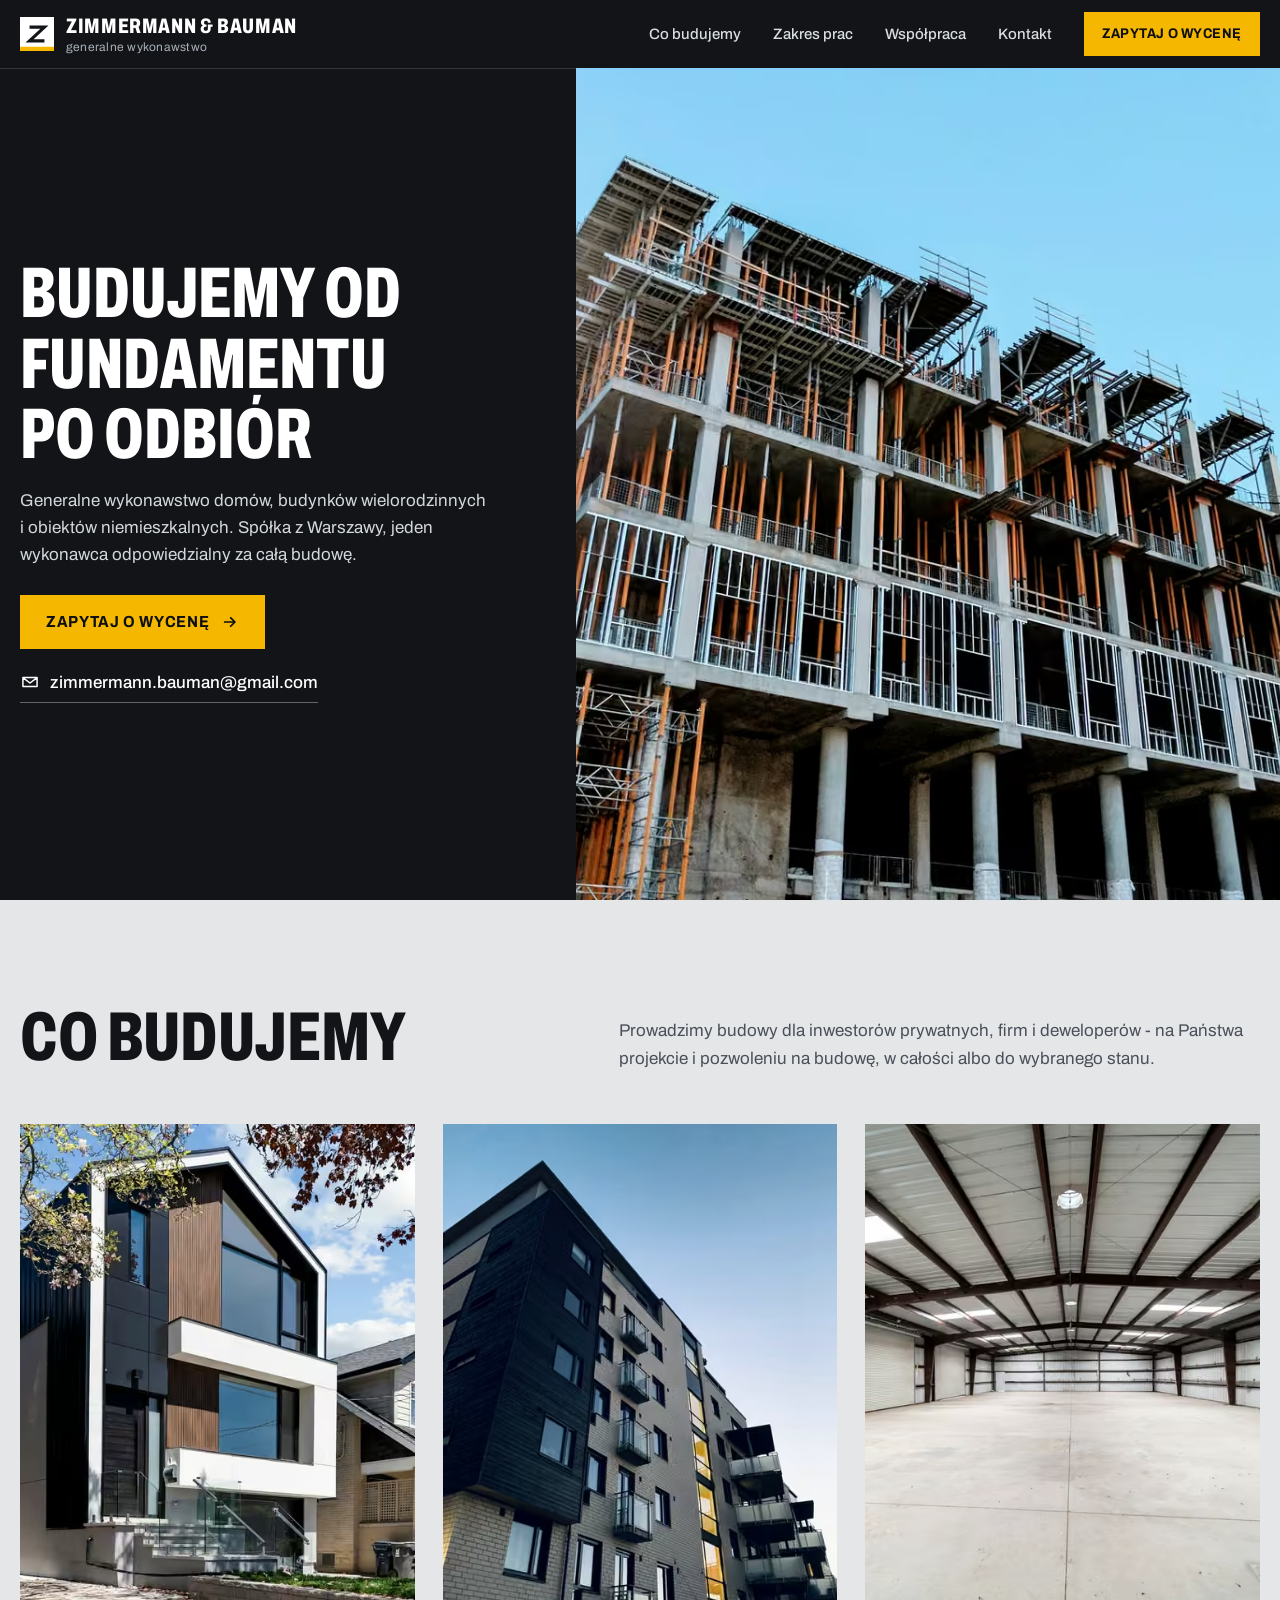
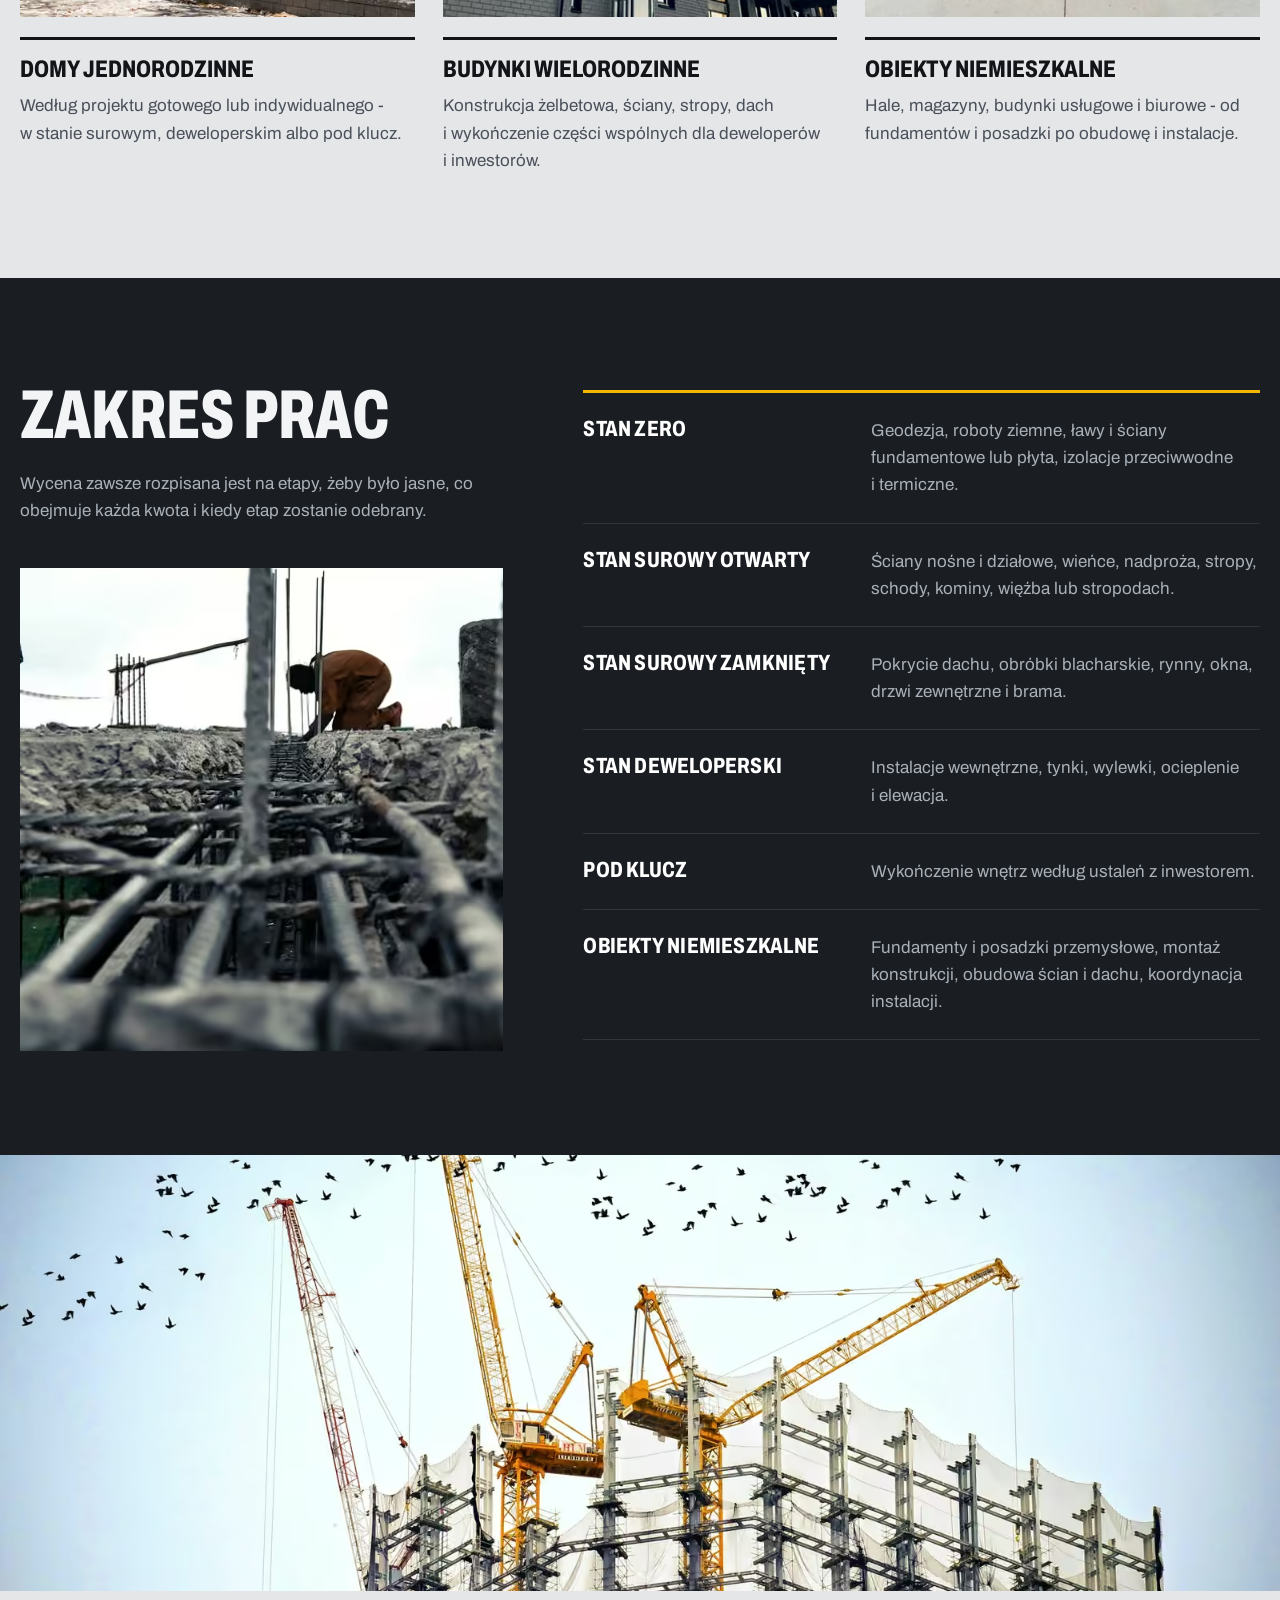
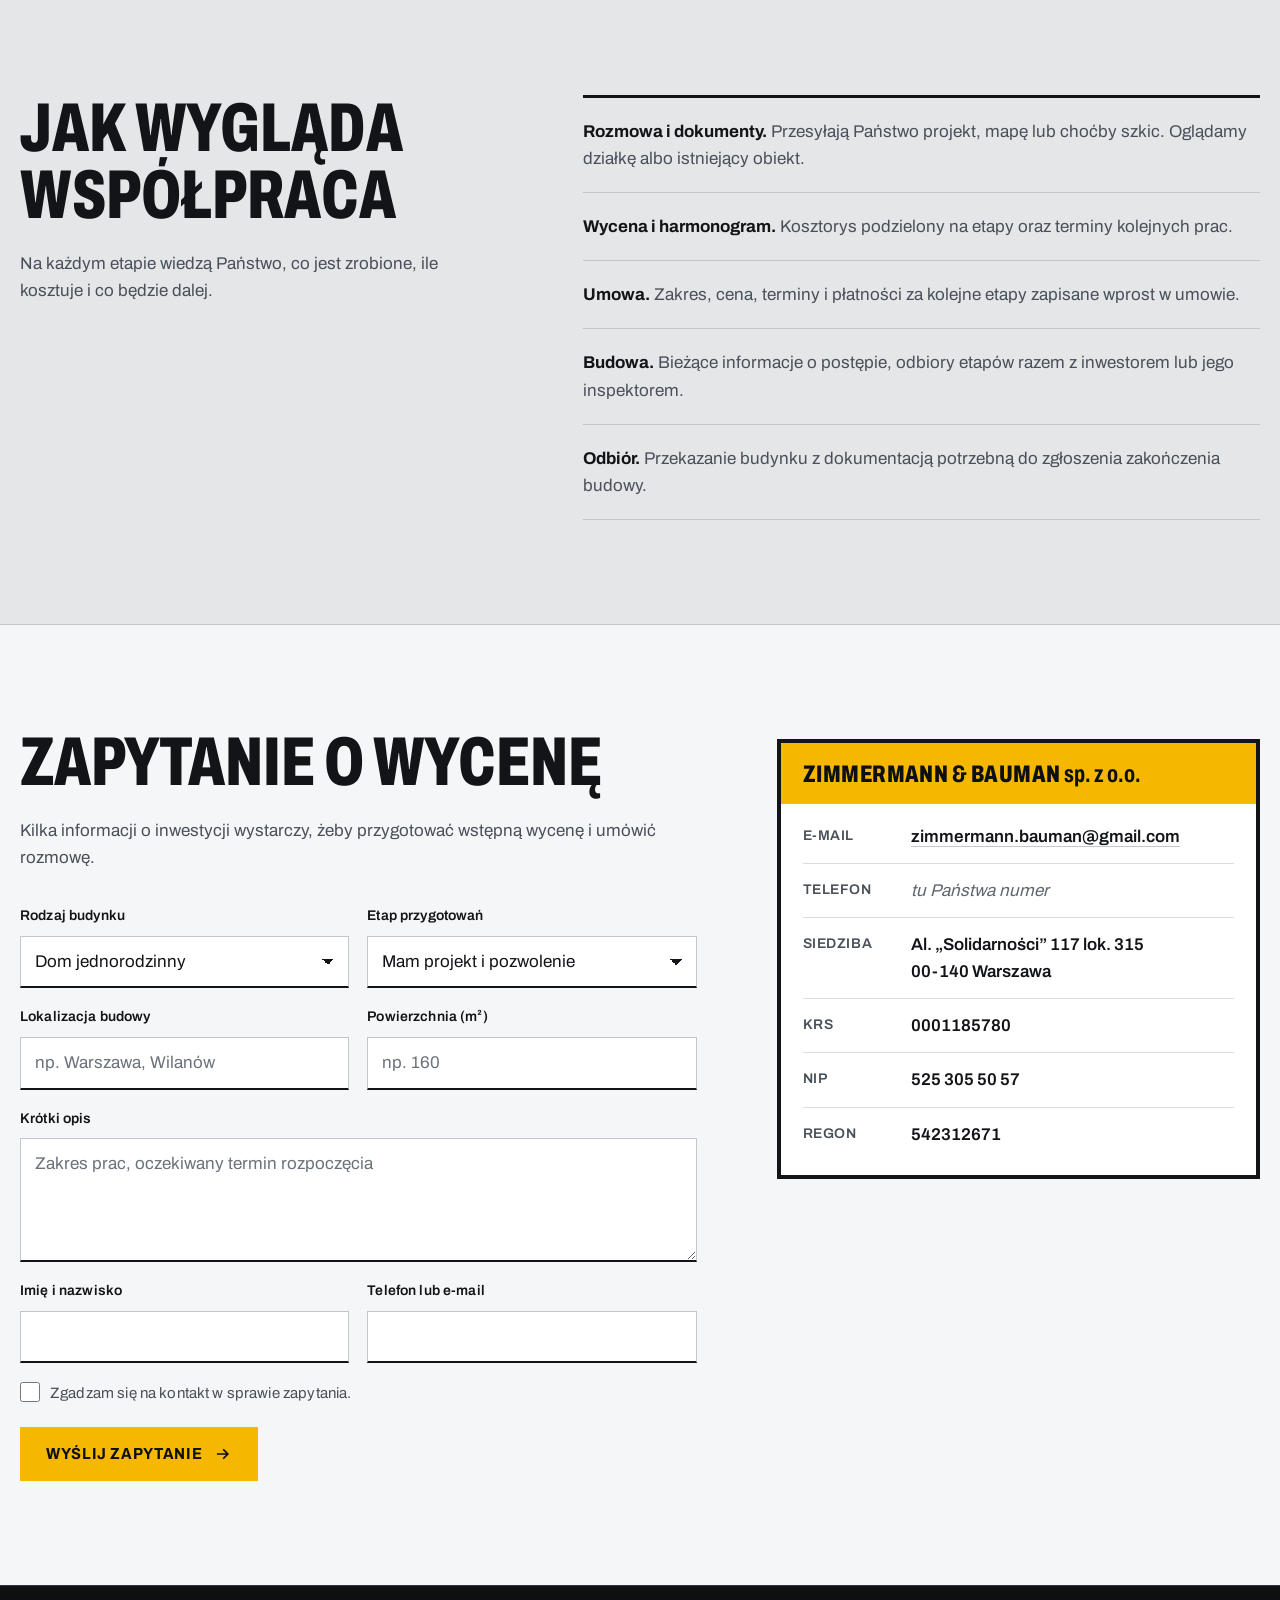
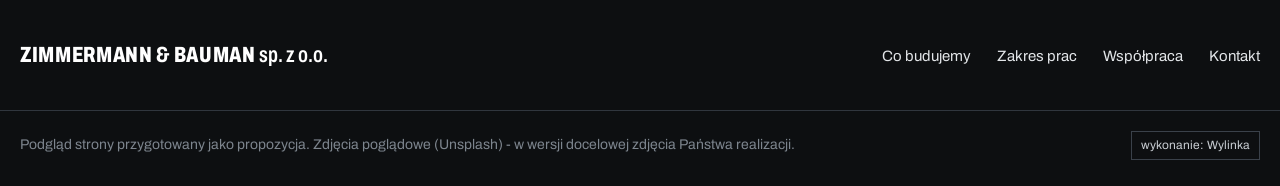
==== commit 82642df3: "Hero: jasne zdjecie dzienne obok grafitowego panelu, jasny kontakt, jasniejszy pas z zurawiami" ====
--- a/index.html
+++ b/index.html
@@ -10,9 +10,9 @@
 <link rel="icon" href="data:image/svg+xml,%3Csvg xmlns='http://www.w3.org/2000/svg' viewBox='0 0 32 32'%3E%3Crect width='32' height='32' fill='%23121417'/%3E%3Cpath d='M9 9.5h14L9 22.5h14' fill='none' stroke='%23fff' stroke-width='3'/%3E%3Crect y='28' width='32' height='4' fill='%23F5B700'/%3E%3C/svg%3E">
 <link rel="preload" href="fonts/archivo-latin.woff2" as="font" type="font/woff2" crossorigin>
 <link rel="preload" href="fonts/archivo-latin-ext.woff2" as="font" type="font/woff2" crossorigin>
-<link rel="preload" as="image" type="image/avif" imagesrcset="img/v2-hero-m-600.avif 600w, img/v2-hero-m-900.avif 900w" imagesizes="100vw" media="(max-width: 759px)" fetchpriority="high">
-<link rel="preload" as="image" type="image/avif" imagesrcset="img/v2-hero-1280.avif 1280w, img/v2-hero-1920.avif 1920w" imagesizes="100vw" media="(min-width: 760px)" fetchpriority="high">
-<link rel="stylesheet" href="style.css?v=2">
+<link rel="preload" as="image" type="image/avif" imagesrcset="img/v3-hero-m-600.avif 600w, img/v3-hero-m-900.avif 900w" imagesizes="100vw" media="(max-width: 959px)" fetchpriority="high">
+<link rel="preload" as="image" type="image/avif" imagesrcset="img/v3-hero-800.avif 800w, img/v3-hero-1200.avif 1200w" imagesizes="55vw" media="(min-width: 960px)" fetchpriority="high">
+<link rel="stylesheet" href="style.css?v=3">
 </head>
 <body>
 <!-- Wizualizacja robocza (koncepcja v2) strony Zimmermann & Bauman sp. z o.o. Dane firmy: odpis aktualny KRS 0001185780. Zakres prac opisany na podstawie PKD, do potwierdzenia z klientem. Zdjęcia poglądowe z Unsplash. Poprzednia wersja: /v1/ -->
@@ -40,20 +40,20 @@
 
 <main>
   <section class="hero">
-    <picture class="hero-bg">
-      <source type="image/avif" media="(max-width: 759px)" srcset="img/v2-hero-m-600.avif 600w, img/v2-hero-m-900.avif 900w" sizes="100vw">
-      <source type="image/webp" media="(max-width: 759px)" srcset="img/v2-hero-m-600.webp 600w, img/v2-hero-m-900.webp 900w" sizes="100vw">
-      <source type="image/avif" srcset="img/v2-hero-1280.avif 1280w, img/v2-hero-1920.avif 1920w" sizes="100vw">
-      <img src="img/v2-hero-1920.webp" srcset="img/v2-hero-1280.webp 1280w, img/v2-hero-1920.webp 1920w" sizes="100vw" width="1920" height="1080" alt="Oświetlony nocą budynek w trakcie budowy, nad nim żurawie" fetchpriority="high" decoding="async">
+    <picture class="hero-foto">
+      <source type="image/avif" media="(max-width: 959px)" srcset="img/v3-hero-m-600.avif 600w, img/v3-hero-m-900.avif 900w" sizes="100vw">
+      <source type="image/webp" media="(max-width: 959px)" srcset="img/v3-hero-m-600.webp 600w, img/v3-hero-m-900.webp 900w" sizes="100vw">
+      <source type="image/avif" srcset="img/v3-hero-800.avif 800w, img/v3-hero-1200.avif 1200w" sizes="55vw">
+      <img src="img/v3-hero-1200.webp" srcset="img/v3-hero-800.webp 800w, img/v3-hero-1200.webp 1200w" sizes="55vw" width="1200" height="1333" alt="Wielokondygnacyjny budynek mieszkalny w trakcie budowy na tle błękitnego nieba" fetchpriority="high" decoding="async">
     </picture>
-    <div class="wrap hero-in">
+    <div class="hero-panel"><div class="hero-in">
       <h1>Budujemy&nbsp;od fundamentu po&nbsp;odbiór</h1>
       <p class="lead">Generalne wykonawstwo domów, budynków wielorodzinnych i&nbsp;obiektów niemieszkalnych. Spółka z&nbsp;Warszawy, jeden wykonawca odpowiedzialny za całą budowę.</p>
       <div class="hero-cta" id="heroCta">
         <a class="btn" href="#kontakt">Zapytaj o wycenę <svg aria-hidden="true"><use href="#i-arrow"/></svg></a>
         <a class="hero-mail" href="mailto:zimmermann.bauman@gmail.com"><svg aria-hidden="true"><use href="#i-mail"/></svg>zimmermann.bauman@gmail.com</a>
       </div>
-    </div>
+    </div></div>
   </section>
 
   <section class="sec sec-jasna" id="budujemy">
@@ -114,8 +114,8 @@
 
   <div class="pas">
     <picture>
-      <source type="image/avif" srcset="img/v2-dzwigi-800.avif 800w, img/v2-dzwigi-1600.avif 1600w" sizes="100vw">
-      <img src="img/v2-dzwigi-1600.webp" srcset="img/v2-dzwigi-800.webp 800w, img/v2-dzwigi-1600.webp 1600w" sizes="100vw" width="1600" height="685" alt="Żurawie wieżowe na tle nieba o zmierzchu" loading="lazy" decoding="async">
+      <source type="image/avif" srcset="img/v3-dzwigi-800.avif 800w, img/v3-dzwigi-1600.avif 1600w" sizes="100vw">
+      <img src="img/v3-dzwigi-1600.webp" srcset="img/v3-dzwigi-800.webp 800w, img/v3-dzwigi-1600.webp 1600w" sizes="100vw" width="1600" height="685" alt="Żurawie wieżowe nad budowanym budynkiem" loading="lazy" decoding="async">
     </picture>
   </div>
 
@@ -135,7 +135,7 @@
     </div>
   </section>
 
-  <section class="sec sec-kontakt" id="kontakt">
+  <section class="sec sec-jasna sec-kontakt" id="kontakt">
     <div class="wrap kontakt">
       <div class="kontakt-form">
         <h2>Zapytanie o wycenę</h2>
@@ -211,6 +211,6 @@
   <a class="btn" href="#kontakt" tabindex="-1">Zapytaj o wycenę</a>
 </div>
 
-<script src="app.js?v=2" defer></script>
+<script src="app.js?v=3" defer></script>
 </body>
 </html>
--- a/style.css
+++ b/style.css
@@ -40,8 +40,8 @@
 a:focus-visible,button:focus-visible,input:focus-visible,select:focus-visible,textarea:focus-visible{outline:2px solid var(--acc);outline-offset:2px}
 
 /* nagłówek: przezroczysty na hero, ciemny po przewinięciu (bez blur) */
-.top{position:fixed;top:0;left:0;right:0;z-index:30;color:#fff;background:transparent;transition:background-color .2s}
-.top.scrolled,.top.menu-open{background:var(--g900);box-shadow:0 1px 0 var(--line-d)}
+.top{position:fixed;top:0;left:0;right:0;z-index:30;color:#fff;background:var(--g900)}
+.top.scrolled,.top.menu-open{box-shadow:0 1px 0 var(--line-d)}
 .top-in{display:flex;align-items:center;justify-content:space-between;height:var(--topH)}
 .logo{display:flex;align-items:center;gap:12px;text-decoration:none}
 .logo-mark{width:34px;height:34px}
@@ -53,32 +53,39 @@
 .nav a:not(.btn):hover{color:#fff}
 .burger{display:none}
 
-/* hero */
-.hero{position:relative;display:flex;align-items:flex-end;min-height:100svh;background:var(--g900);isolation:isolate}
-.hero-bg,.hero-bg img{position:absolute;inset:0;width:100%;height:100%}
-.hero-bg img{object-fit:cover;object-position:62% 50%}
-.hero::after{content:"";position:absolute;inset:0;z-index:0;background:linear-gradient(180deg,rgba(13,15,17,.55) 0%,rgba(13,15,17,.1) 26%,rgba(13,15,17,.55) 52%,rgba(13,15,17,.94) 78%,#121417 100%)}
-.hero-in{position:relative;z-index:1;padding-top:calc(var(--topH) + 24px);padding-bottom:36px}
-.hero h1{font-size:clamp(46px,7.4vw,112px);font-stretch:64%;color:#fff}
-.lead{font-size:clamp(17px,1.35vw,20px);color:#D3D8DD;margin-top:20px;max-width:31em}
-.hero-cta{display:flex;flex-wrap:wrap;align-items:center;gap:14px 30px;margin-top:28px}
+/* hero: grafitowy panel z tekstem + jasne zdjęcie w pełnej okazałości */
+.hero{display:grid;background:var(--g900);padding-top:var(--topH)}
+.hero-foto{display:block;background:#9CC3E0}
+.hero-foto img{width:100%;height:100%;object-fit:cover}
+.hero-panel{background:var(--g900)}
+.hero-in{padding:28px var(--gut) 34px}
+.hero h1{font-size:clamp(42px,5.6vw,92px);font-stretch:64%;color:#fff}
+.lead{font-size:clamp(17px,1.3vw,20px);color:#D3D8DD;margin-top:18px;max-width:31em}
+.hero-cta{display:flex;flex-wrap:wrap;align-items:center;gap:14px 30px;margin-top:26px}
 .hero-mail{display:inline-flex;align-items:center;gap:10px;font-weight:500;color:#fff;text-decoration:none;padding:6px 0;border-bottom:1px solid rgba(255,255,255,.35)}
 .hero-mail:hover{border-bottom-color:var(--acc)}
-@media (min-width:760px){
-  .hero::after{background:linear-gradient(90deg,rgba(13,15,17,.95) 0%,rgba(13,15,17,.82) 38%,rgba(13,15,17,.4) 66%,rgba(13,15,17,.2) 100%),linear-gradient(180deg,rgba(13,15,17,.5) 0%,rgba(13,15,17,0) 22%,rgba(13,15,17,0) 70%,rgba(13,15,17,.6) 100%)}
-  .hero{align-items:center;min-height:min(100svh,1240px)}
-  .hero-in{padding-top:calc(var(--topH) + 40px);padding-bottom:80px}
+@media (max-width:959px){
+  .hero-foto{height:clamp(150px,calc(100svh - 520px),420px)}
+  .hero-foto img{object-position:50% 30%}
+}
+@media (min-width:960px){
+  .hero{grid-template-columns:45fr 55fr;min-height:min(calc(100svh - 0px),1100px)}
+  .hero-foto{order:2;position:relative}
+  .hero-foto img{position:absolute;inset:0;object-position:50% 45%}
+  .hero-panel{display:flex;align-items:center;justify-content:flex-end;border-top:1px solid var(--line-d)}
+  .hero-in{width:100%;max-width:calc(1320px * .45);padding:64px 56px 72px max(var(--gut),calc((100vw - 1320px)/2 + var(--gut)))}
+  .hero-in{max-width:none}
 }
 
 /* sekcje */
 .sec{padding:104px 0}
 .sec-jasna{background:var(--beton);color:var(--ink)}
 .sec-ciemna{background:var(--g800)}
-.sec-kontakt{background:var(--g900)}
+
 .sec-head{display:grid;gap:20px;margin-bottom:52px}
 .sec-head p,.sec-lead{max-width:38em}
 .sec-jasna .sec-head p,.sec-jasna .sec-lead{color:var(--ink-2)}
-.sec-ciemna .sec-lead,.sec-kontakt .sec-lead{color:var(--light-2)}
+.sec-ciemna .sec-lead{color:var(--light-2)}
 .sec-lead{margin-top:20px}
 @media (min-width:960px){.sec-head{grid-template-columns:5fr 6fr;align-items:end;gap:64px}}
 
@@ -123,20 +130,20 @@
 .kontakt{display:grid;gap:56px}
 .form{display:grid;gap:18px;margin-top:34px}
 .f-row{display:grid;gap:18px}
-.form label{display:grid;gap:8px;font-weight:600;font-size:14px;color:#D3D8DD;letter-spacing:.01em}
-.form input[type=text],.form select,.form textarea{width:100%;font:400 17px/1.4 var(--f);color:#fff;background:var(--g800);border:1px solid var(--line-d);border-bottom:2px solid #59616B;border-radius:0;padding:13px 14px;min-height:52px}
-.form input::placeholder,.form textarea::placeholder{color:#7D858E}
-.form input:focus,.form select:focus,.form textarea:focus{border-bottom-color:var(--acc)}
+.form label{display:grid;gap:8px;font-weight:600;font-size:14px;color:var(--ink);letter-spacing:.01em}
+.form input[type=text],.form select,.form textarea{width:100%;font:400 17px/1.4 var(--f);color:var(--ink);background:#fff;border:1px solid var(--line-l);border-bottom:2px solid var(--ink);border-radius:0;padding:13px 14px;min-height:52px}
+.form input::placeholder,.form textarea::placeholder{color:#6B727B}
+.form input:focus,.form select:focus,.form textarea:focus{border-bottom-color:var(--acc-d)}
 .form textarea{resize:vertical}
-.form select{appearance:none;background-image:linear-gradient(45deg,transparent 50%,#fff 50%),linear-gradient(135deg,#fff 50%,transparent 50%);background-position:calc(100% - 20px) 52%,calc(100% - 14px) 52%;background-size:6px 6px;background-repeat:no-repeat;padding-right:40px}
-.form .zgoda{display:flex;gap:10px;align-items:flex-start;font-weight:400;font-size:15px;color:var(--light-2)}
+.form select{appearance:none;background-image:linear-gradient(45deg,transparent 50%,#121417 50%),linear-gradient(135deg,#121417 50%,transparent 50%);background-position:calc(100% - 20px) 52%,calc(100% - 14px) 52%;background-size:6px 6px;background-repeat:no-repeat;padding-right:40px}
+.form .zgoda{display:flex;gap:10px;align-items:flex-start;font-weight:400;font-size:15px;color:var(--ink-2)}
 .zgoda input{width:20px;height:20px;margin:1px 0 0;accent-color:var(--acc)}
 .form .btn{justify-self:start;margin-top:4px}
-.form-msg{background:var(--g800);border-left:3px solid var(--acc);padding:12px 14px;color:#D3D8DD}
+.form-msg{background:#fff;border-left:3px solid var(--acc);padding:12px 14px;color:var(--ink)}
 @media (min-width:640px){.f-row{grid-template-columns:1fr 1fr}}
 
 /* tablica jak tablica informacyjna budowy */
-.tablica{align-self:start;background:#fff;color:var(--ink);border:4px solid var(--acc)}
+.tablica{align-self:start;background:#fff;color:var(--ink);border:4px solid var(--g900)}
 .tablica-tyt{background:var(--acc);color:var(--g950);font-weight:800;font-stretch:72%;font-size:24px;text-transform:uppercase;letter-spacing:.02em;line-height:1.1;padding:18px 22px 16px}
 .tablica-tyt span{text-transform:none;font-weight:700;letter-spacing:0}
 .tablica dl{margin:0;padding:6px 22px 14px}
@@ -191,8 +198,7 @@
   .lead{font-size:16px;margin-top:14px}
   .hero-cta{margin-top:20px}
 }
-@media (max-height:700px) and (max-width:759px){
-  .hero-in{padding-bottom:22px}
-}
+@media (max-height:700px) and (max-width:959px){.hero-in{padding-top:20px;padding-bottom:22px}}
 @media (max-width:559px){.tablica dl div{grid-template-columns:1fr;gap:3px;padding:12px 0}.tablica-tyt{font-size:22px}}
 @media (prefers-reduced-motion:reduce){*{transition:none !important}}
+.sec-kontakt{background:#F5F6F7;border-top:1px solid var(--line-l)}
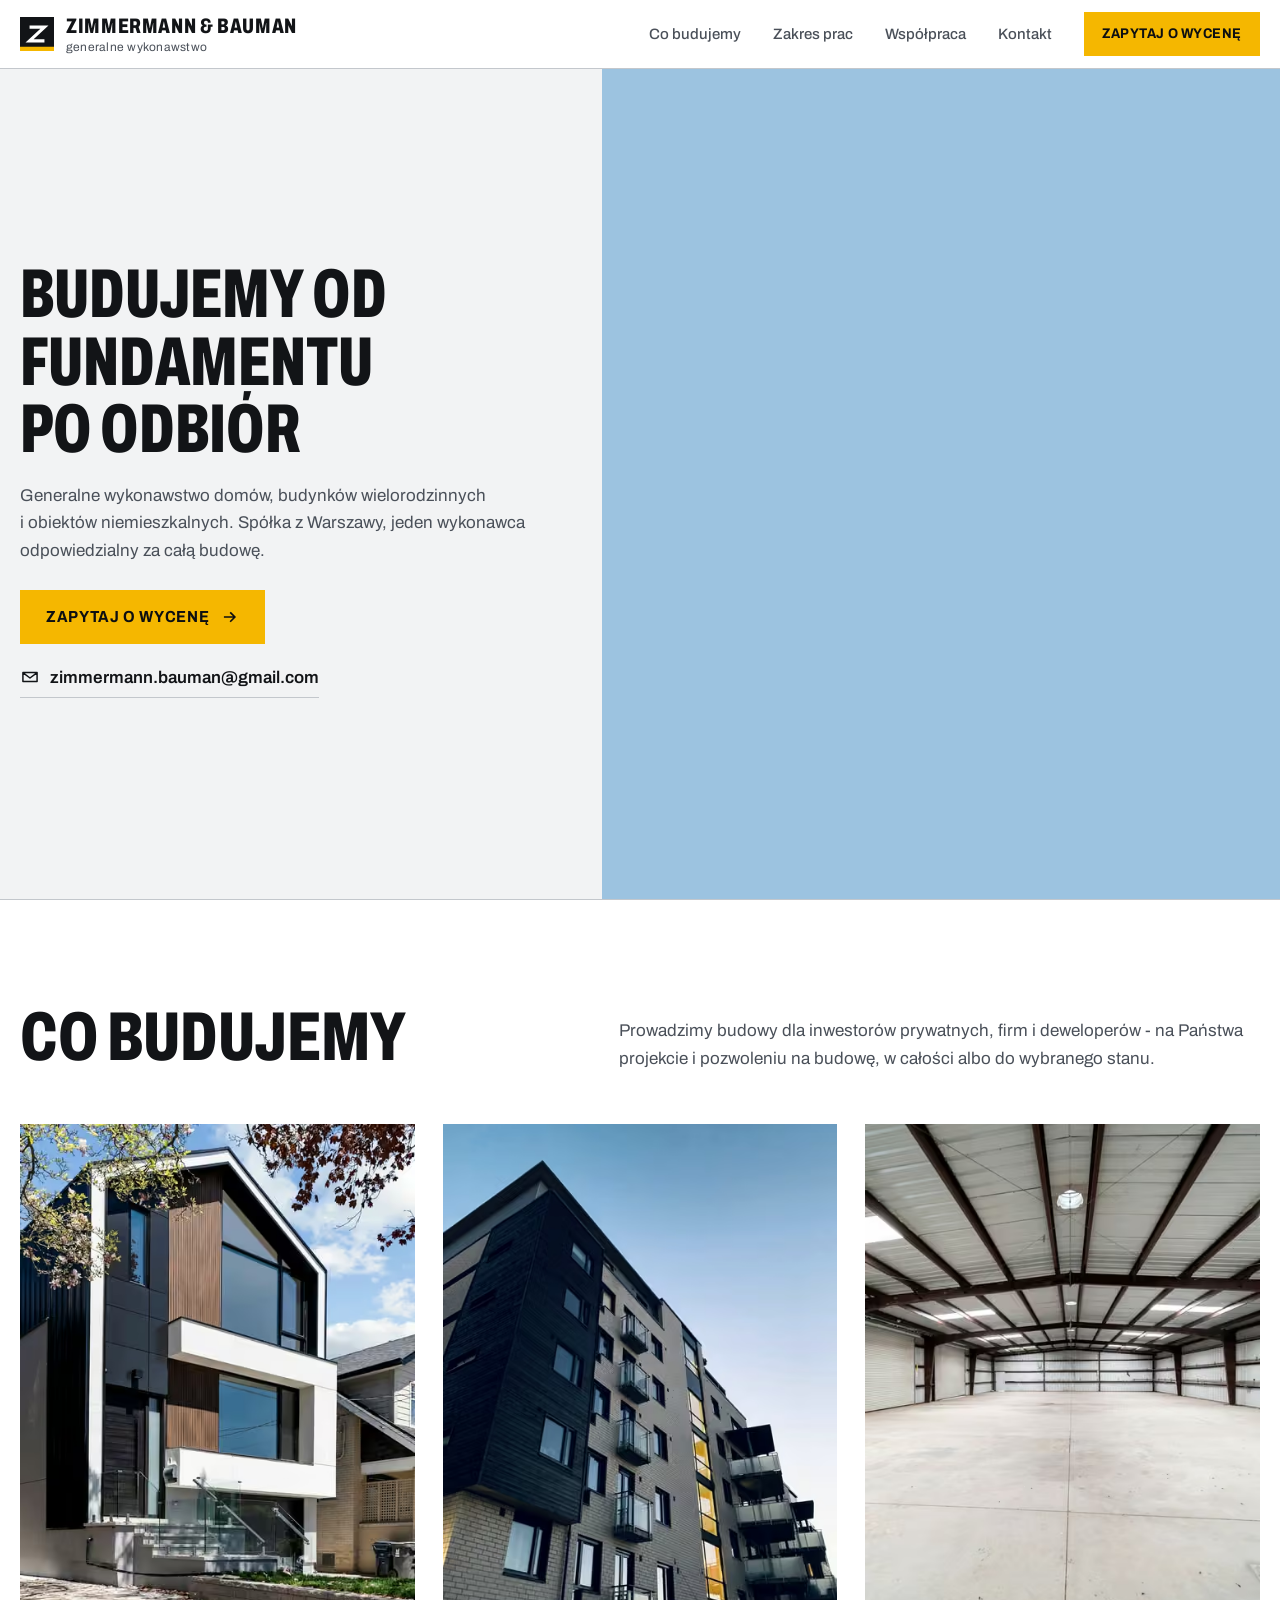
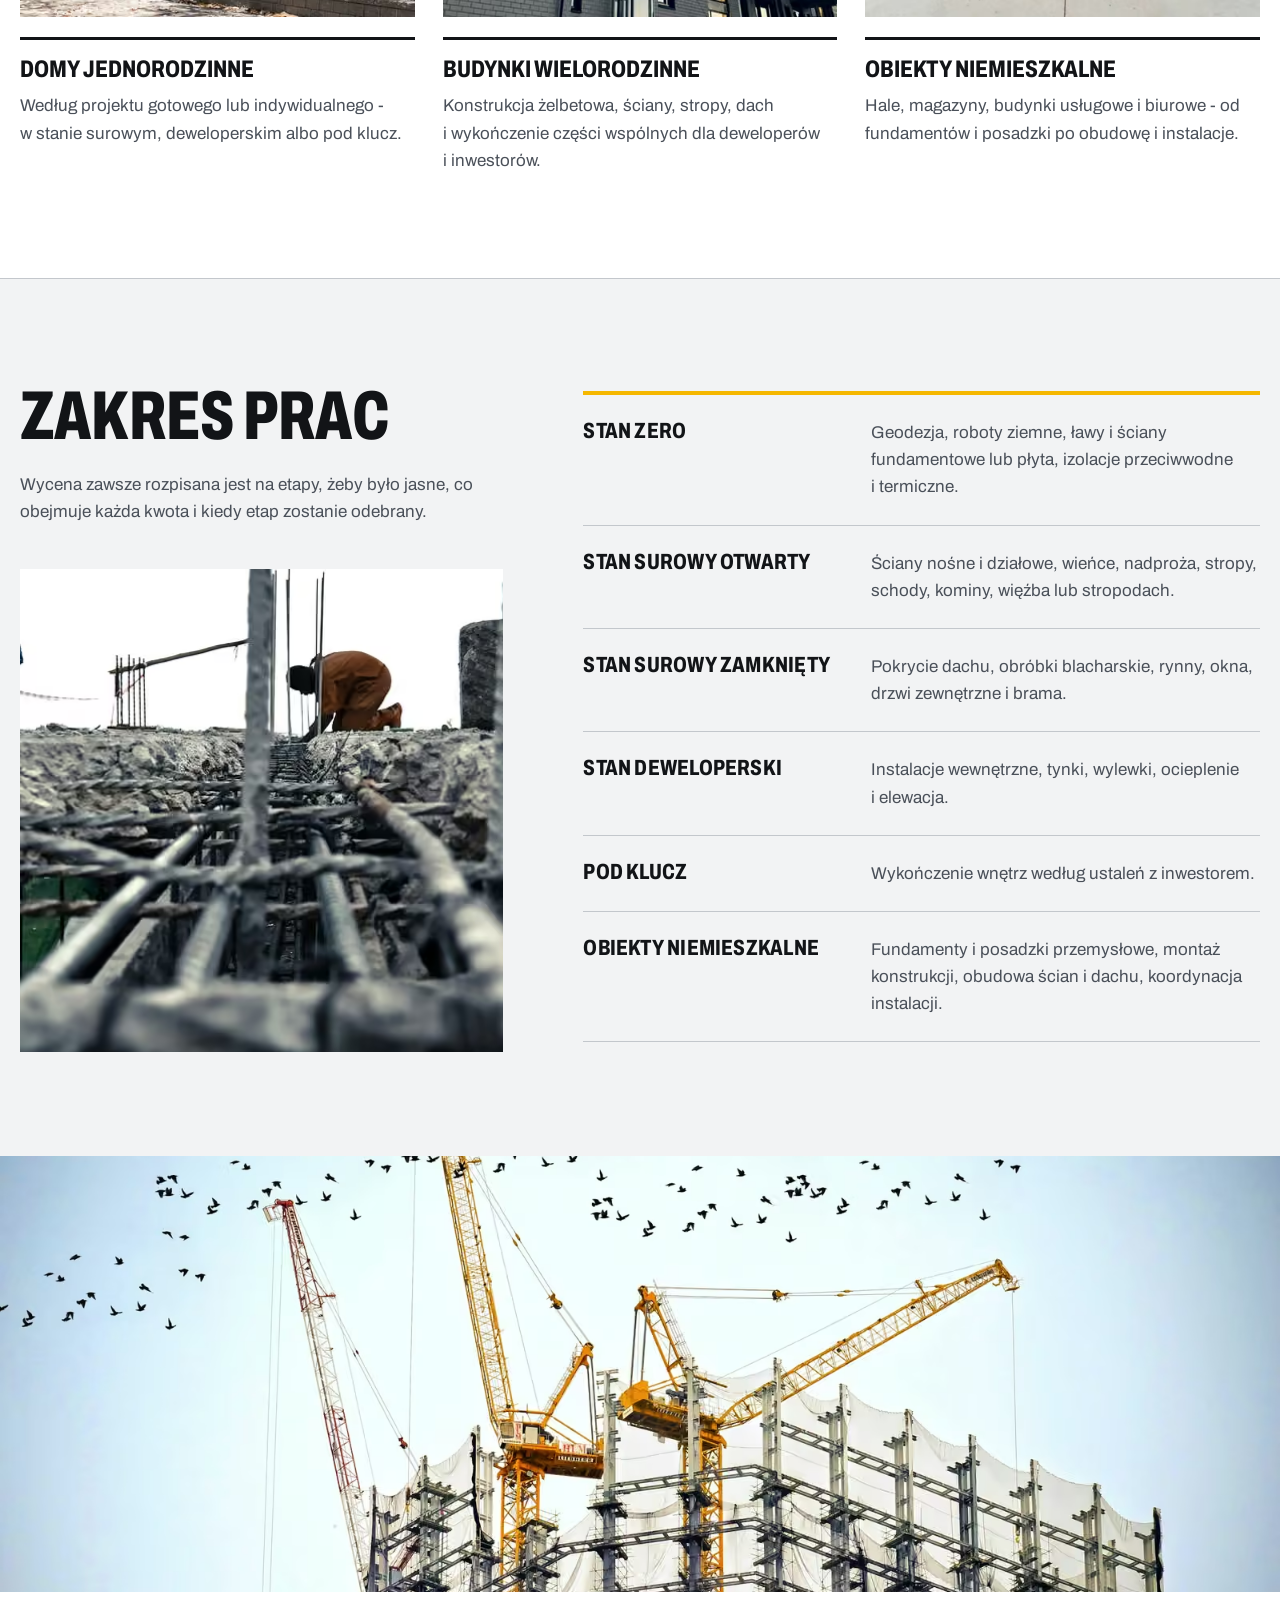
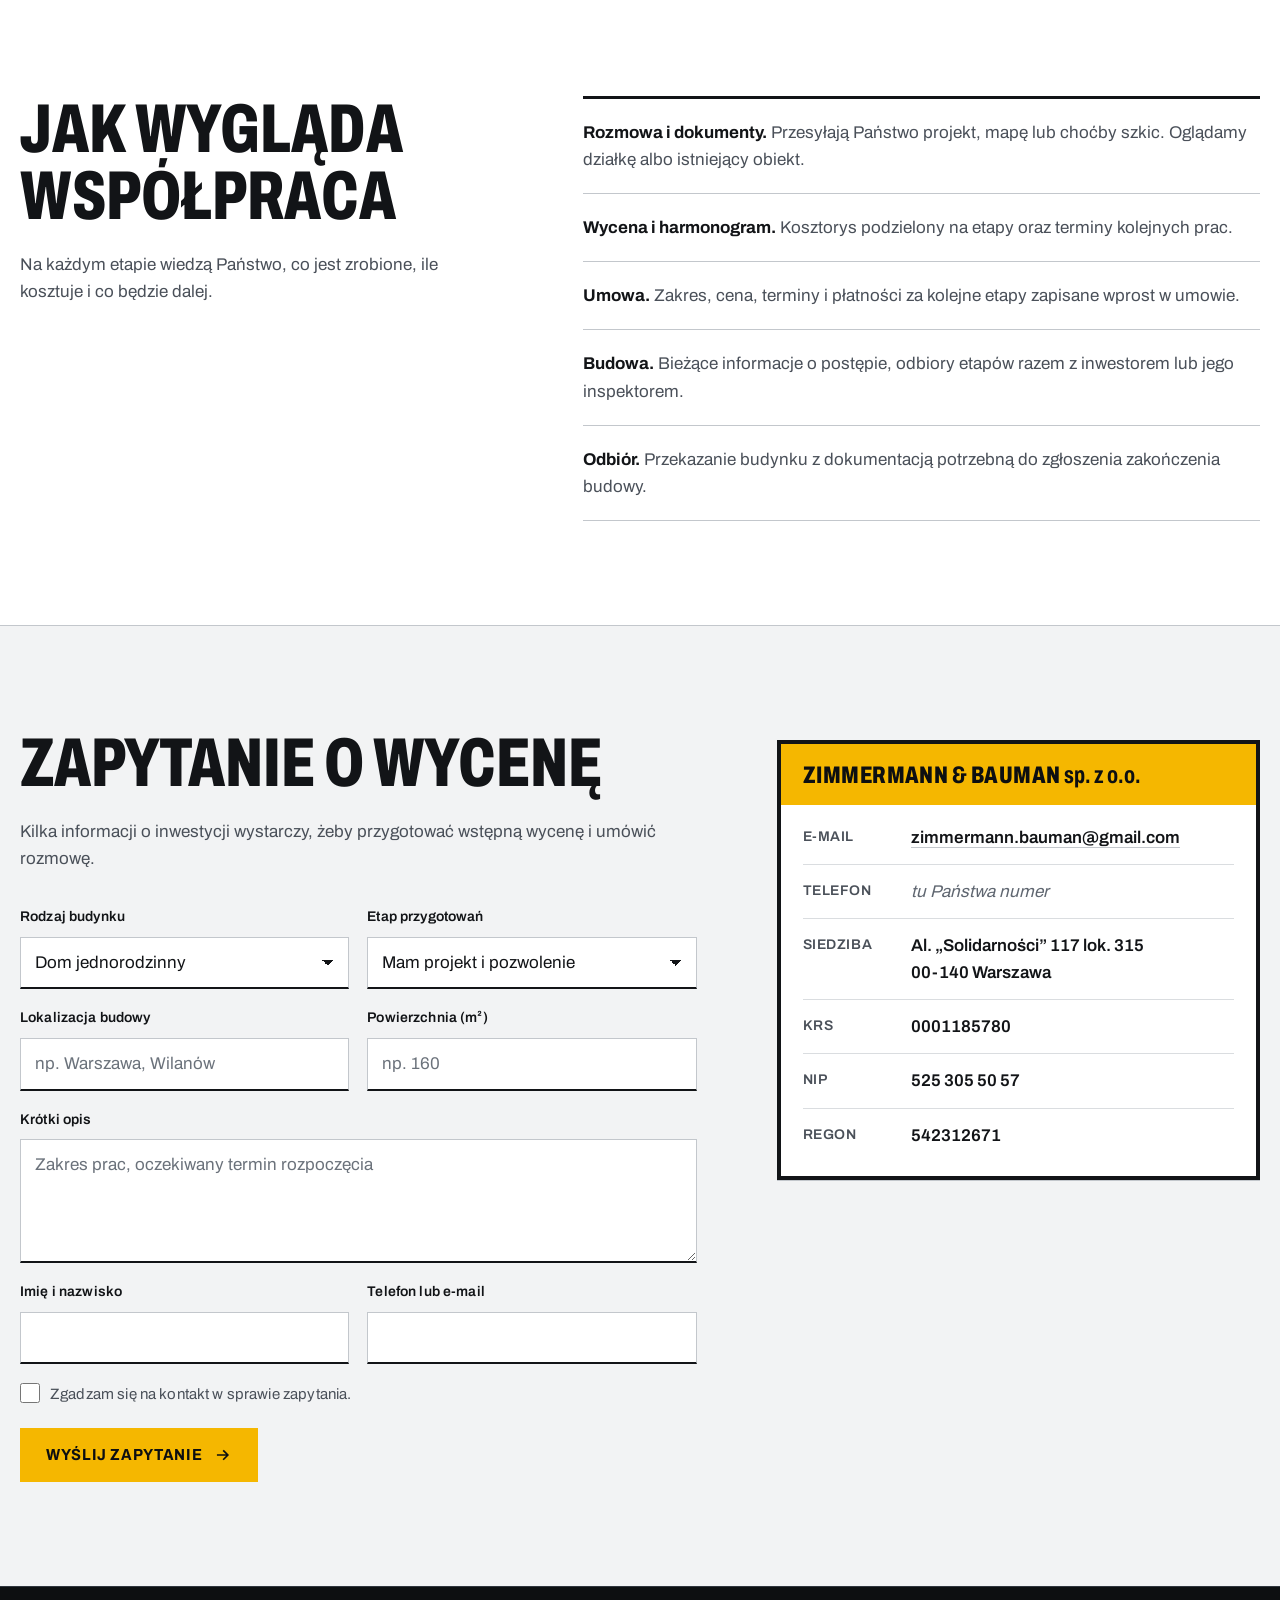
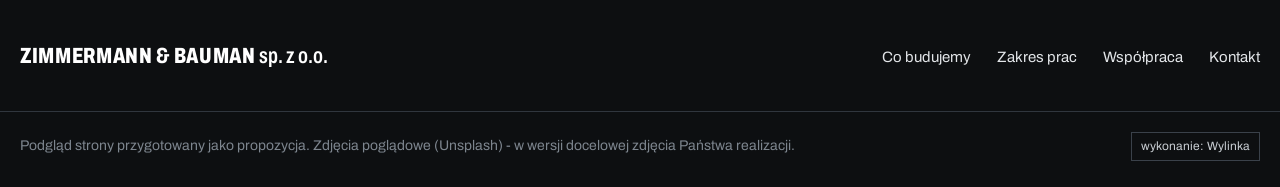
==== commit 3b49bfcb: "Jasna wersja: bialy naglowek, jasny hero i zakres prac, zdjecie 1800w na szerokie ekrany" ====
--- a/index.html
+++ b/index.html
@@ -6,13 +6,13 @@
 <meta name="robots" content="noindex, nofollow">
 <title>Zimmermann &amp; Bauman - generalne wykonawstwo budynków, Warszawa</title>
 <meta name="description" content="Zimmermann &amp; Bauman sp. z o.o. z Warszawy - generalne wykonawstwo domów, budynków wielorodzinnych i obiektów niemieszkalnych, od fundamentu po odbiór.">
-<meta name="theme-color" content="#121417">
+<meta name="theme-color" content="#FFFFFF">
 <link rel="icon" href="data:image/svg+xml,%3Csvg xmlns='http://www.w3.org/2000/svg' viewBox='0 0 32 32'%3E%3Crect width='32' height='32' fill='%23121417'/%3E%3Cpath d='M9 9.5h14L9 22.5h14' fill='none' stroke='%23fff' stroke-width='3'/%3E%3Crect y='28' width='32' height='4' fill='%23F5B700'/%3E%3C/svg%3E">
 <link rel="preload" href="fonts/archivo-latin.woff2" as="font" type="font/woff2" crossorigin>
 <link rel="preload" href="fonts/archivo-latin-ext.woff2" as="font" type="font/woff2" crossorigin>
 <link rel="preload" as="image" type="image/avif" imagesrcset="img/v3-hero-m-600.avif 600w, img/v3-hero-m-900.avif 900w" imagesizes="100vw" media="(max-width: 959px)" fetchpriority="high">
-<link rel="preload" as="image" type="image/avif" imagesrcset="img/v3-hero-800.avif 800w, img/v3-hero-1200.avif 1200w" imagesizes="55vw" media="(min-width: 960px)" fetchpriority="high">
-<link rel="stylesheet" href="style.css?v=3">
+<link rel="preload" as="image" type="image/avif" imagesrcset="img/v3-hero-800.avif 800w, img/v3-hero-1200.avif 1200w, img/v3-hero-1800.avif 1800w" imagesizes="(min-width: 1800px) 52vw, 55vw" media="(min-width: 960px)" fetchpriority="high">
+<link rel="stylesheet" href="style.css?v=4">
 </head>
 <body>
 <!-- Wizualizacja robocza (koncepcja v2) strony Zimmermann & Bauman sp. z o.o. Dane firmy: odpis aktualny KRS 0001185780. Zakres prac opisany na podstawie PKD, do potwierdzenia z klientem. Zdjęcia poglądowe z Unsplash. Poprzednia wersja: /v1/ -->
@@ -24,7 +24,7 @@
 <header class="top" id="top">
   <div class="wrap top-in">
     <a class="logo" href="#">
-      <svg class="logo-mark" viewBox="0 0 32 32" aria-hidden="true"><rect width="32" height="32" fill="#fff"/><path d="M9 9.5h14L9 22.5h14" fill="none" stroke="#121417" stroke-width="3"/><rect y="28" width="32" height="4" fill="#F5B700"/></svg>
+      <svg class="logo-mark" viewBox="0 0 32 32" aria-hidden="true"><rect width="32" height="32" fill="#121417"/><path d="M9 9.5h14L9 22.5h14" fill="none" stroke="#fff" stroke-width="3"/><rect y="28" width="32" height="4" fill="#F5B700"/></svg>
       <span class="logo-txt"><span class="logo-name">Zimmermann &amp; Bauman</span><span class="logo-sub">generalne wykonawstwo</span></span>
     </a>
     <nav class="nav" id="nav" aria-label="Menu">
@@ -43,8 +43,8 @@
     <picture class="hero-foto">
       <source type="image/avif" media="(max-width: 959px)" srcset="img/v3-hero-m-600.avif 600w, img/v3-hero-m-900.avif 900w" sizes="100vw">
       <source type="image/webp" media="(max-width: 959px)" srcset="img/v3-hero-m-600.webp 600w, img/v3-hero-m-900.webp 900w" sizes="100vw">
-      <source type="image/avif" srcset="img/v3-hero-800.avif 800w, img/v3-hero-1200.avif 1200w" sizes="55vw">
-      <img src="img/v3-hero-1200.webp" srcset="img/v3-hero-800.webp 800w, img/v3-hero-1200.webp 1200w" sizes="55vw" width="1200" height="1333" alt="Wielokondygnacyjny budynek mieszkalny w trakcie budowy na tle błękitnego nieba" fetchpriority="high" decoding="async">
+      <source type="image/avif" srcset="img/v3-hero-800.avif 800w, img/v3-hero-1200.avif 1200w, img/v3-hero-1800.avif 1800w" sizes="(min-width: 1800px) 52vw, 55vw">
+      <img src="img/v3-hero-1200.webp" srcset="img/v3-hero-800.webp 800w, img/v3-hero-1200.webp 1200w, img/v3-hero-1800.webp 1800w" sizes="(min-width: 1800px) 52vw, 55vw" width="1200" height="1333" alt="Wielokondygnacyjny budynek mieszkalny w trakcie budowy na tle błękitnego nieba" fetchpriority="high" decoding="async">
     </picture>
     <div class="hero-panel"><div class="hero-in">
       <h1>Budujemy&nbsp;od fundamentu po&nbsp;odbiór</h1>
@@ -56,7 +56,7 @@
     </div></div>
   </section>
 
-  <section class="sec sec-jasna" id="budujemy">
+  <section class="sec sec-biala" id="budujemy">
     <div class="wrap">
       <div class="sec-head">
         <h2>Co budujemy</h2>
@@ -91,7 +91,7 @@
     </div>
   </section>
 
-  <section class="sec sec-ciemna" id="zakres">
+  <section class="sec sec-jasna" id="zakres">
     <div class="wrap zakres">
       <div class="zakres-bok">
         <h2>Zakres prac</h2>
@@ -119,7 +119,7 @@
     </picture>
   </div>
 
-  <section class="sec sec-jasna" id="wspolpraca">
+  <section class="sec sec-biala" id="wspolpraca">
     <div class="wrap wsp">
       <div>
         <h2>Jak wygląda współpraca</h2>
@@ -135,7 +135,7 @@
     </div>
   </section>
 
-  <section class="sec sec-jasna sec-kontakt" id="kontakt">
+  <section class="sec sec-jasna" id="kontakt">
     <div class="wrap kontakt">
       <div class="kontakt-form">
         <h2>Zapytanie o wycenę</h2>
--- a/style.css
+++ b/style.css
@@ -17,16 +17,17 @@
   --acc:#F5B700;
   --acc-d:#DDA400;
   --f:"Archivo","Arial Narrow",Arial,sans-serif;
+  --jasny:#F2F3F4;
   --gut:20px;
   --topH:68px;
 }
 *,*::before,*::after{box-sizing:border-box}
 html{-webkit-text-size-adjust:100%;scroll-padding-top:var(--topH)}
-body{margin:0;background:var(--g900);color:var(--light);font:400 17px/1.6 var(--f);font-stretch:100%;-webkit-font-smoothing:antialiased;overflow-x:hidden}
+body{margin:0;background:#fff;color:var(--ink);font:400 17px/1.6 var(--f);font-stretch:100%;-webkit-font-smoothing:antialiased;overflow-x:hidden}
 img{display:block;max-width:100%;height:auto}
 a{color:inherit}
 p{margin:0}
-h1,h2,h3{margin:0;font-family:var(--f);font-stretch:68%;font-weight:800;text-transform:uppercase;line-height:.98;letter-spacing:0}
+h1,h2,h3{margin:0;font-family:var(--f);font-stretch:68%;font-weight:800;text-transform:uppercase;line-height:.98;letter-spacing:0;color:var(--ink)}
 h2{font-size:clamp(38px,5.4vw,72px)}
 h3{font-size:24px;font-stretch:75%;font-weight:750;line-height:1.1}
 .wrap{width:100%;max-width:1320px;margin:0 auto;padding:0 var(--gut)}
@@ -37,61 +38,55 @@
 .btn:hover{background:var(--acc-d)}
 .btn svg{width:18px;height:18px}
 .btn-sm{min-height:44px;padding:0 18px;font-size:14px}
-a:focus-visible,button:focus-visible,input:focus-visible,select:focus-visible,textarea:focus-visible{outline:2px solid var(--acc);outline-offset:2px}
+a:focus-visible,button:focus-visible,input:focus-visible,select:focus-visible,textarea:focus-visible{outline:2px solid var(--ink);outline-offset:2px}
 
-/* nagłówek: przezroczysty na hero, ciemny po przewinięciu (bez blur) */
-.top{position:fixed;top:0;left:0;right:0;z-index:30;color:#fff;background:var(--g900)}
-.top.scrolled,.top.menu-open{box-shadow:0 1px 0 var(--line-d)}
+/* nagłówek: biały */
+.top{position:fixed;top:0;left:0;right:0;z-index:30;color:var(--ink);background:#fff;box-shadow:0 1px 0 var(--line-l)}
 .top-in{display:flex;align-items:center;justify-content:space-between;height:var(--topH)}
 .logo{display:flex;align-items:center;gap:12px;text-decoration:none}
 .logo-mark{width:34px;height:34px}
 .logo-txt{display:flex;flex-direction:column;line-height:1}
 .logo-name{font-weight:800;font-stretch:72%;font-size:21px;text-transform:uppercase;letter-spacing:.03em}
-.logo-sub{font-size:12px;color:var(--light-2);margin-top:4px;letter-spacing:.02em}
+.logo-sub{font-size:12px;color:var(--ink-2);margin-top:4px;letter-spacing:.02em}
 .nav{display:flex;align-items:center;gap:32px}
-.nav a:not(.btn){text-decoration:none;font-weight:500;font-size:15px;color:#D9DDE1}
-.nav a:not(.btn):hover{color:#fff}
+.nav a:not(.btn){text-decoration:none;font-weight:500;font-size:15px;color:var(--ink-2)}
+.nav a:not(.btn):hover{color:var(--ink)}
 .burger{display:none}
 
-/* hero: grafitowy panel z tekstem + jasne zdjęcie w pełnej okazałości */
-.hero{display:grid;background:var(--g900);padding-top:var(--topH)}
+/* hero: jasny panel z tekstem + jasne zdjęcie do prawej krawędzi */
+.hero{display:grid;background:var(--jasny);padding-top:var(--topH);border-bottom:1px solid var(--line-l)}
 .hero-foto{display:block;background:#9CC3E0}
 .hero-foto img{width:100%;height:100%;object-fit:cover}
-.hero-panel{background:var(--g900)}
-.hero-in{padding:28px var(--gut) 34px}
-.hero h1{font-size:clamp(42px,5.6vw,92px);font-stretch:64%;color:#fff}
-.lead{font-size:clamp(17px,1.3vw,20px);color:#D3D8DD;margin-top:18px;max-width:31em}
+.hero-in{padding:26px var(--gut) 32px}
+.hero h1{font-size:clamp(42px,5.4vw,96px);font-stretch:64%}
+.lead{font-size:clamp(17px,1.25vw,20px);color:var(--ink-2);margin-top:18px;max-width:31em}
 .hero-cta{display:flex;flex-wrap:wrap;align-items:center;gap:14px 30px;margin-top:26px}
-.hero-mail{display:inline-flex;align-items:center;gap:10px;font-weight:500;color:#fff;text-decoration:none;padding:6px 0;border-bottom:1px solid rgba(255,255,255,.35)}
-.hero-mail:hover{border-bottom-color:var(--acc)}
+.hero-mail{display:inline-flex;align-items:center;gap:10px;font-weight:600;color:var(--ink);text-decoration:none;padding:6px 0;border-bottom:1px solid var(--line-l)}
+.hero-mail:hover{border-bottom-color:var(--ink)}
 @media (max-width:959px){
   .hero-foto{height:clamp(150px,calc(100svh - 520px),420px)}
   .hero-foto img{object-position:50% 30%}
 }
 @media (min-width:960px){
-  .hero{grid-template-columns:45fr 55fr;min-height:min(calc(100svh - 0px),1100px)}
-  .hero-foto{order:2;position:relative}
+  .hero{grid-template-columns:calc((100% - min(100%,1320px))/2 + min(100%,1320px)*.47) 1fr;height:100svh;min-height:620px}
+  .hero-foto{order:2;position:relative;overflow:hidden}
   .hero-foto img{position:absolute;inset:0;object-position:50% 45%}
-  .hero-panel{display:flex;align-items:center;justify-content:flex-end;border-top:1px solid var(--line-d)}
-  .hero-in{width:100%;max-width:calc(1320px * .45);padding:64px 56px 72px max(var(--gut),calc((100vw - 1320px)/2 + var(--gut)))}
-  .hero-in{max-width:none}
+  .hero-panel{display:flex;align-items:center;min-width:0}
+  .hero-in{width:100%;padding:48px 56px 56px max(var(--gut),calc((100vw - 1320px)/2 + var(--gut)))}
 }
 
 /* sekcje */
 .sec{padding:104px 0}
-.sec-jasna{background:var(--beton);color:var(--ink)}
-.sec-ciemna{background:var(--g800)}
-
+.sec-biala{background:#fff}
+.sec-jasna{background:var(--jasny);border-top:1px solid var(--line-l)}
 .sec-head{display:grid;gap:20px;margin-bottom:52px}
-.sec-head p,.sec-lead{max-width:38em}
-.sec-jasna .sec-head p,.sec-jasna .sec-lead{color:var(--ink-2)}
-.sec-ciemna .sec-lead{color:var(--light-2)}
+.sec-head p,.sec-lead{max-width:38em;color:var(--ink-2)}
 .sec-lead{margin-top:20px}
 @media (min-width:960px){.sec-head{grid-template-columns:5fr 6fr;align-items:end;gap:64px}}
 
 /* obiekty */
 .obiekty{display:grid;gap:48px}
-.obiekt picture{display:block;margin-bottom:20px;background:var(--beton-2)}
+.obiekt picture{display:block;margin-bottom:20px;background:var(--beton)}
 .obiekt img{width:100%;aspect-ratio:3/2;object-fit:cover}
 .obiekt h3{padding-top:16px;border-top:3px solid var(--ink)}
 .obiekt p{color:var(--ink-2);margin-top:10px}
@@ -103,20 +98,20 @@
 /* zakres */
 .zakres{display:grid;gap:44px}
 .zakres-img{display:none}
-.spec{margin:0;border-top:3px solid var(--acc)}
-.spec div{display:grid;gap:6px;padding:20px 0;border-bottom:1px solid var(--line-d)}
-.spec dt{font-weight:750;font-stretch:75%;font-size:22px;text-transform:uppercase;letter-spacing:.01em;line-height:1.15;color:#fff}
-.spec dd{margin:0;color:var(--light-2)}
+.spec{margin:0;border-top:4px solid var(--acc)}
+.spec div{display:grid;gap:6px;padding:20px 0;border-bottom:1px solid var(--line-l)}
+.spec dt{font-weight:750;font-stretch:75%;font-size:22px;text-transform:uppercase;letter-spacing:.01em;line-height:1.15;color:var(--ink)}
+.spec dd{margin:0;color:var(--ink-2)}
 @media (min-width:960px){
   .zakres{grid-template-columns:5fr 7fr;gap:80px;align-items:start}
-  .zakres-img{display:block;margin-top:44px;background:var(--g700)}
+  .zakres-img{display:block;margin-top:44px;background:var(--beton)}
   .zakres-img img{width:100%;aspect-ratio:1/1;object-fit:cover;object-position:50% 70%}
   .spec{margin-top:8px}
   .spec div{grid-template-columns:260px 1fr;gap:28px;padding:24px 0}
 }
 
 /* pas */
-.pas{background:var(--g950)}
+.pas{background:var(--beton)}
 .pas img{width:100%;height:clamp(200px,34vw,560px);object-fit:cover;object-position:50% 40%}
 
 /* współpraca */
@@ -143,7 +138,7 @@
 @media (min-width:640px){.f-row{grid-template-columns:1fr 1fr}}
 
 /* tablica jak tablica informacyjna budowy */
-.tablica{align-self:start;background:#fff;color:var(--ink);border:4px solid var(--g900)}
+.tablica{align-self:start;background:#fff;box-shadow:0 1px 0 var(--line-l);color:var(--ink);border:4px solid var(--g900)}
 .tablica-tyt{background:var(--acc);color:var(--g950);font-weight:800;font-stretch:72%;font-size:24px;text-transform:uppercase;letter-spacing:.02em;line-height:1.1;padding:18px 22px 16px}
 .tablica-tyt span{text-transform:none;font-weight:700;letter-spacing:0}
 .tablica dl{margin:0;padding:6px 22px 14px}
@@ -175,20 +170,20 @@
 
 /* telefon i tablet */
 @media (max-width:959px){
-  .nav{position:fixed;top:var(--topH);left:0;right:0;flex-direction:column;align-items:stretch;gap:0;background:var(--g900);border-bottom:1px solid var(--line-d);padding:6px var(--gut) 22px;display:none}
+  .nav{position:fixed;top:var(--topH);left:0;right:0;flex-direction:column;align-items:stretch;gap:0;background:#fff;border-bottom:1px solid var(--line-l);padding:6px var(--gut) 22px;display:none}
   .nav.open{display:flex}
-  .nav a:not(.btn){padding:15px 0;border-bottom:1px solid var(--line-d);font-size:18px;color:#fff}
+  .nav a:not(.btn){padding:15px 0;border-bottom:1px solid var(--line-l);font-size:18px;color:var(--ink)}
   .nav-cta{margin-top:18px}
   .burger{display:flex;flex-direction:column;justify-content:center;gap:7px;width:44px;height:44px;margin-right:-10px;padding:0 10px;background:none;border:0;cursor:pointer}
-  .burger span{display:block;height:2px;background:#fff}
+  .burger span{display:block;height:2px;background:var(--ink)}
   .burger[aria-expanded=true] span:first-child{transform:translateY(4.5px) rotate(45deg)}
   .burger[aria-expanded=true] span:last-child{transform:translateY(-4.5px) rotate(-45deg)}
   .sec{padding:72px 0}
   .sec-head{margin-bottom:36px}
-  .mob{display:flex;gap:10px;position:fixed;left:0;right:0;bottom:0;z-index:40;padding:10px var(--gut) calc(10px + env(safe-area-inset-bottom));background:var(--g900);border-top:1px solid var(--line-d);transform:translateY(110%);transition:transform .2s;will-change:transform}
+  .mob{display:flex;gap:10px;position:fixed;left:0;right:0;bottom:0;z-index:40;padding:10px var(--gut) calc(10px + env(safe-area-inset-bottom));background:#fff;border-top:1px solid var(--line-l);transform:translateY(110%);transition:transform .2s;will-change:transform}
   .mob.widac{transform:none}
   .mob .btn{flex:1;min-height:48px;font-size:15px}
-  .mob-mail{display:inline-flex;align-items:center;justify-content:center;gap:8px;min-height:48px;padding:0 18px;border:1px solid #59616B;color:#fff;text-decoration:none;font-weight:600}
+  .mob-mail{display:inline-flex;align-items:center;justify-content:center;gap:8px;min-height:48px;padding:0 18px;border:1px solid var(--ink);color:var(--ink);text-decoration:none;font-weight:600}
   .stopka{padding-bottom:100px}
 }
 @media (max-width:380px){
@@ -201,4 +196,4 @@
 @media (max-height:700px) and (max-width:959px){.hero-in{padding-top:20px;padding-bottom:22px}}
 @media (max-width:559px){.tablica dl div{grid-template-columns:1fr;gap:3px;padding:12px 0}.tablica-tyt{font-size:22px}}
 @media (prefers-reduced-motion:reduce){*{transition:none !important}}
-.sec-kontakt{background:#F5F6F7;border-top:1px solid var(--line-l)}
+@media (min-width:1800px){.hero h1{font-size:112px}.lead{font-size:21px}}
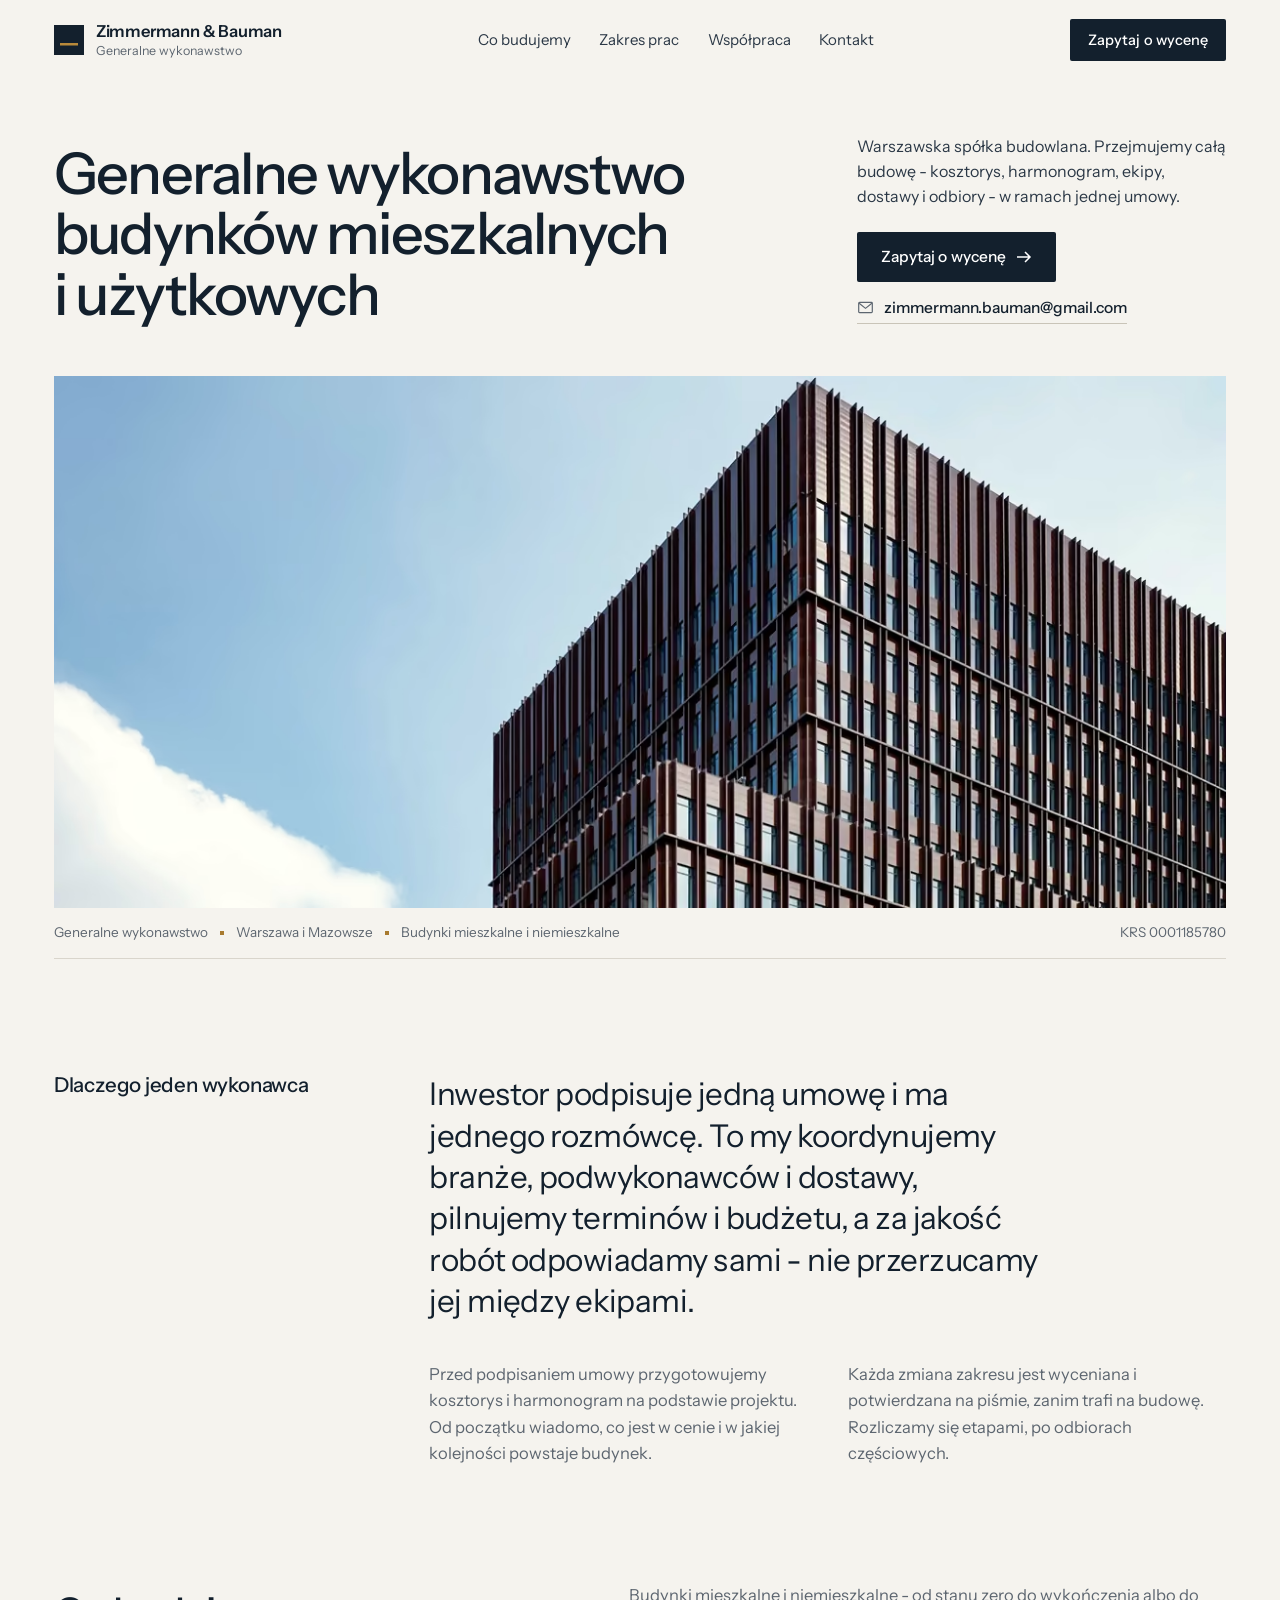
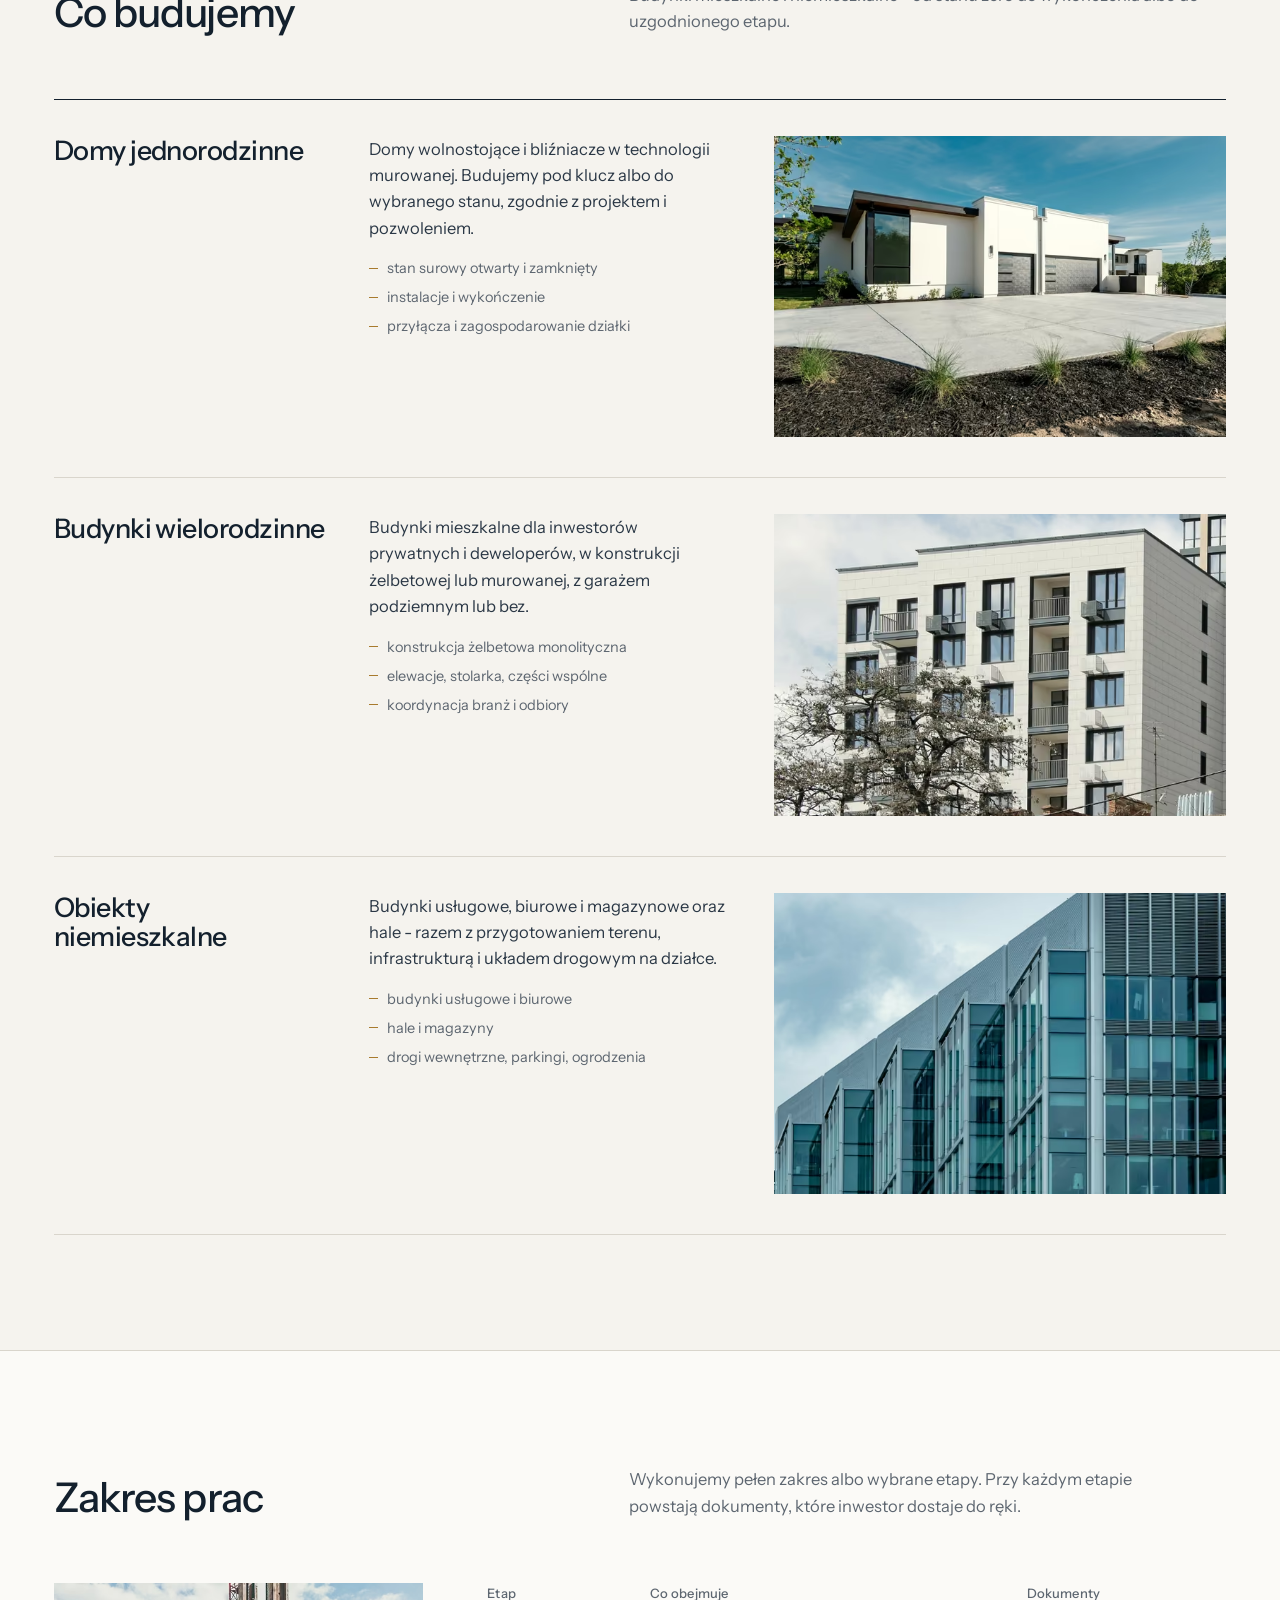
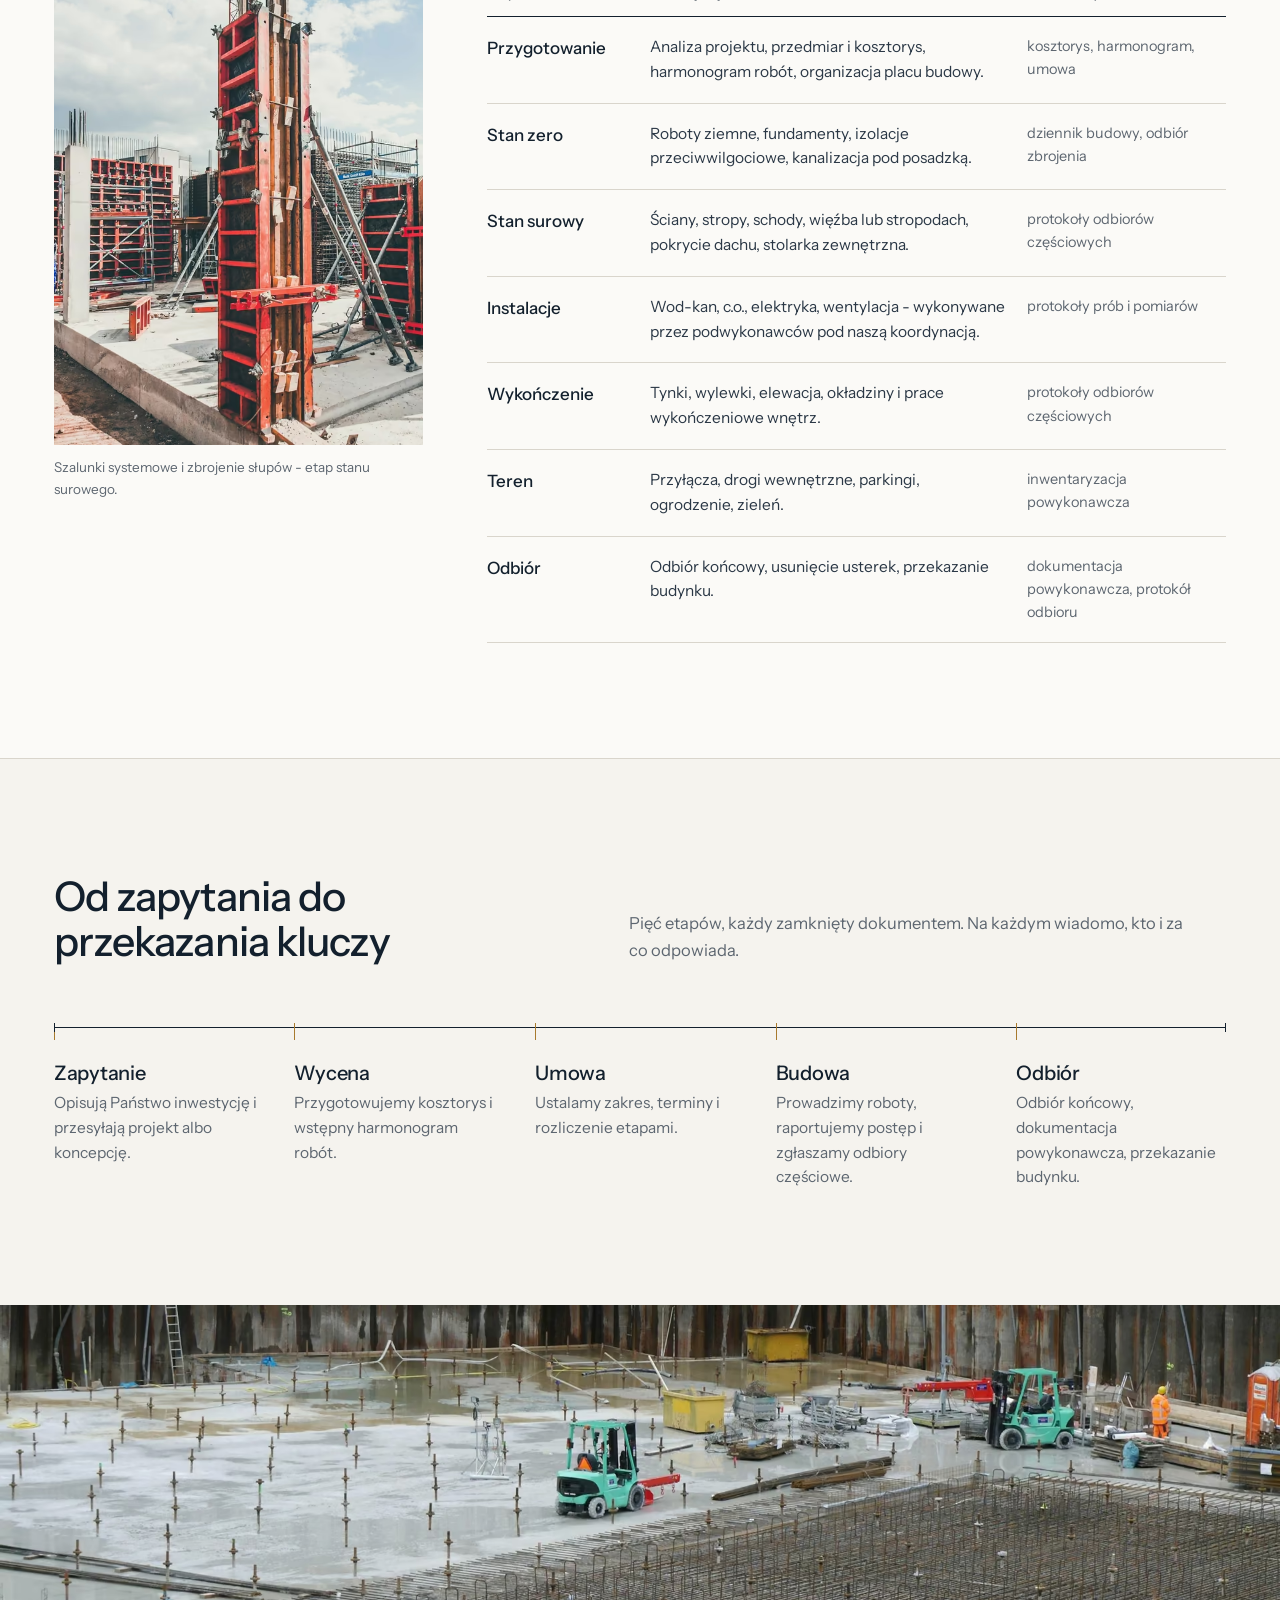
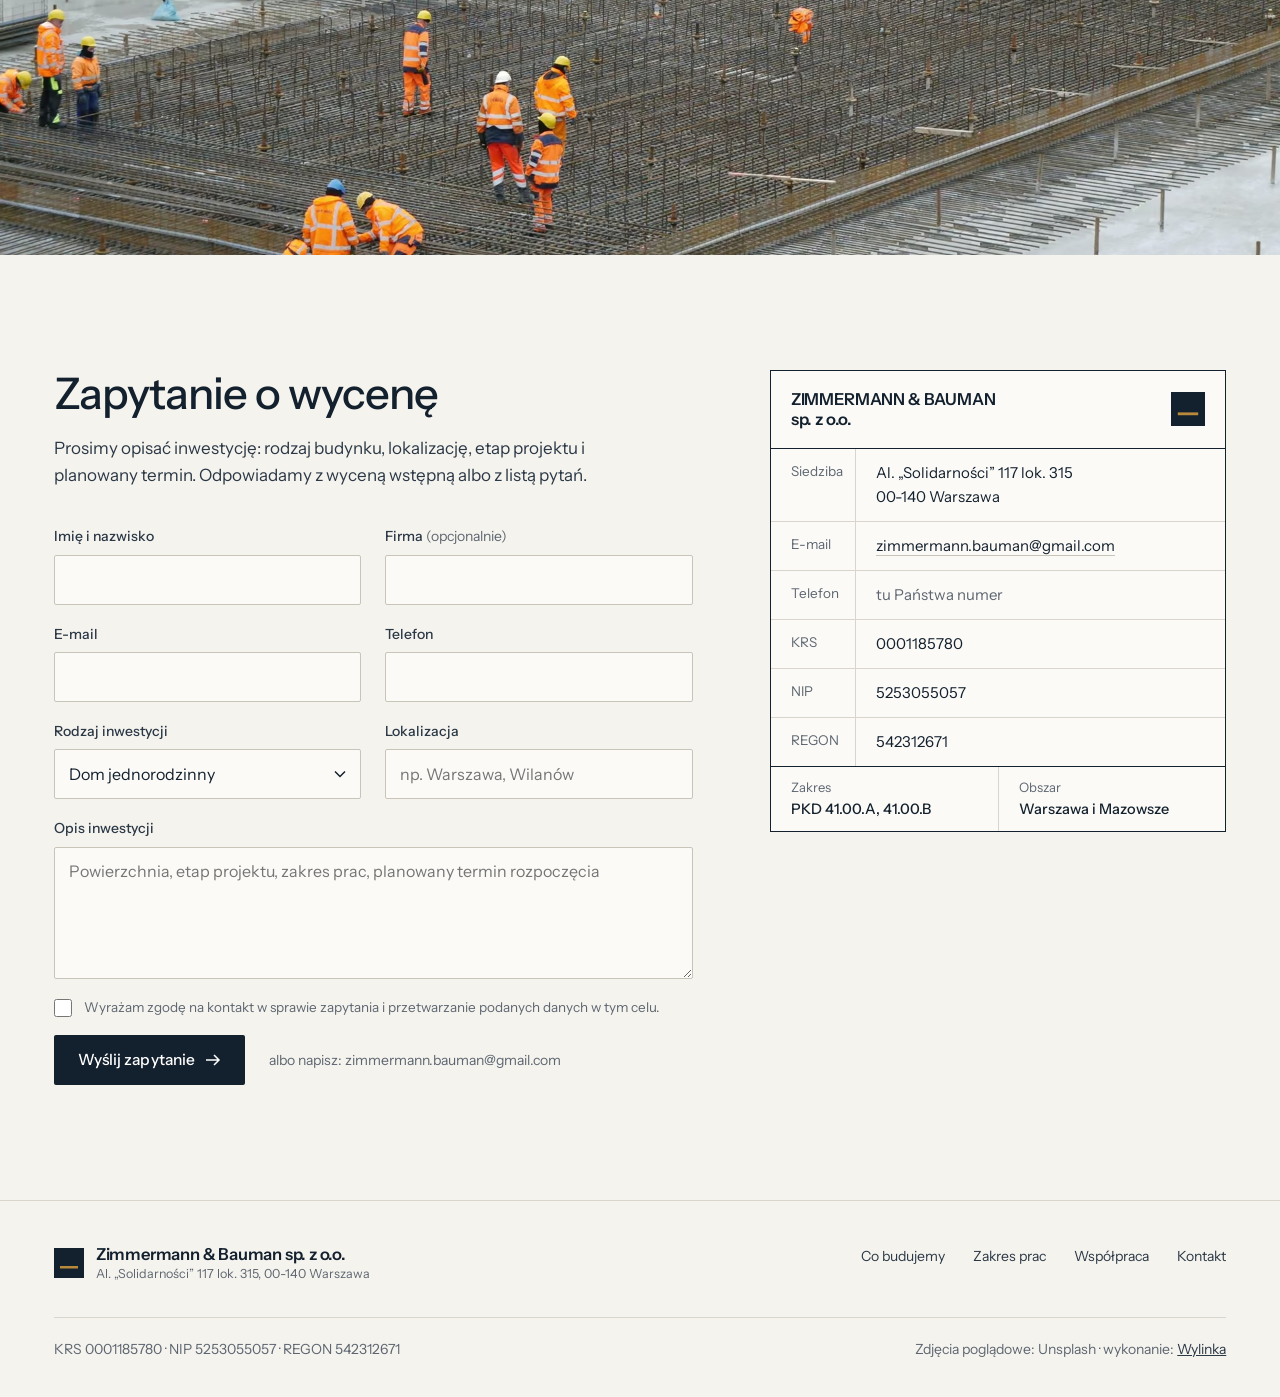
==== commit 8b5aa7b2: "Wersja 5: redakcyjny uklad generalnego wykonawcy (Instrument Sans, kamien + granat), poprzednia wers" ====
--- a/index.html
+++ b/index.html
@@ -2,215 +2,490 @@
 <html lang="pl">
 <head>
 <meta charset="utf-8">
-<meta name="viewport" content="width=device-width, initial-scale=1, viewport-fit=cover">
+<meta name="viewport" content="width=device-width, initial-scale=1">
 <meta name="robots" content="noindex, nofollow">
-<title>Zimmermann &amp; Bauman - generalne wykonawstwo budynków, Warszawa</title>
-<meta name="description" content="Zimmermann &amp; Bauman sp. z o.o. z Warszawy - generalne wykonawstwo domów, budynków wielorodzinnych i obiektów niemieszkalnych, od fundamentu po odbiór.">
-<meta name="theme-color" content="#FFFFFF">
-<link rel="icon" href="data:image/svg+xml,%3Csvg xmlns='http://www.w3.org/2000/svg' viewBox='0 0 32 32'%3E%3Crect width='32' height='32' fill='%23121417'/%3E%3Cpath d='M9 9.5h14L9 22.5h14' fill='none' stroke='%23fff' stroke-width='3'/%3E%3Crect y='28' width='32' height='4' fill='%23F5B700'/%3E%3C/svg%3E">
-<link rel="preload" href="fonts/archivo-latin.woff2" as="font" type="font/woff2" crossorigin>
-<link rel="preload" href="fonts/archivo-latin-ext.woff2" as="font" type="font/woff2" crossorigin>
-<link rel="preload" as="image" type="image/avif" imagesrcset="img/v3-hero-m-600.avif 600w, img/v3-hero-m-900.avif 900w" imagesizes="100vw" media="(max-width: 959px)" fetchpriority="high">
-<link rel="preload" as="image" type="image/avif" imagesrcset="img/v3-hero-800.avif 800w, img/v3-hero-1200.avif 1200w, img/v3-hero-1800.avif 1800w" imagesizes="(min-width: 1800px) 52vw, 55vw" media="(min-width: 960px)" fetchpriority="high">
-<link rel="stylesheet" href="style.css?v=4">
+<title>Zimmermann &amp; Bauman - generalne wykonawstwo, Warszawa</title>
+<meta name="description" content="Zimmermann & Bauman sp. z o.o. - generalne wykonawstwo budynków mieszkalnych i niemieszkalnych. Warszawa i Mazowsze.">
+<meta name="theme-color" content="#f5f3ee">
+<link rel="icon" href="data:image/svg+xml,%3Csvg xmlns='http://www.w3.org/2000/svg' viewBox='0 0 32 32'%3E%3Crect width='32' height='32' fill='%2313202d'/%3E%3Crect x='6' y='19' width='20' height='3' fill='%23b8893a'/%3E%3C/svg%3E">
+<link rel="preload" href="fonts/instrument-sans-latin.woff2" as="font" type="font/woff2" crossorigin>
+<link rel="preload" as="image" type="image/avif" media="(max-width: 767px)" imagesrcset="img/hero-m-800.avif 800w, img/hero-m-1200.avif 1200w" imagesizes="100vw">
+<link rel="preload" as="image" type="image/avif" media="(min-width: 768px)" imagesrcset="img/hero-1200.avif 1200w, img/hero-1800.avif 1800w, img/hero-2400.avif 2400w" imagesizes="(min-width: 1760px) 1600px, 92vw">
+<style>
+@font-face{font-family:"Instrument Sans";font-style:normal;font-weight:400 600;font-display:swap;src:url(fonts/instrument-sans-latin-ext.woff2) format("woff2");unicode-range:U+0100-02BA,U+02BD-02C5,U+02C7-02CC,U+02CE-02D7,U+02DD-02FF,U+0304,U+0308,U+0329,U+1D00-1DBF,U+1E00-1E9F,U+1EF2-1EFF,U+2020,U+20A0-20AB,U+20AD-20C0,U+2113,U+2C60-2C7F,U+A720-A7FF}
+@font-face{font-family:"Instrument Sans";font-style:normal;font-weight:400 600;font-display:swap;src:url(fonts/instrument-sans-latin.woff2) format("woff2");unicode-range:U+0000-00FF,U+0131,U+0152-0153,U+02BB-02BC,U+02C6,U+02DA,U+02DC,U+0304,U+0308,U+0329,U+2000-206F,U+20AC,U+2122,U+2191,U+2193,U+2212,U+2215,U+FEFF,U+FFFD}
+@font-face{font-family:"IS Fallback";src:local("Arial");size-adjust:101%;ascent-override:92%;descent-override:24%;line-gap-override:0%}
+
+:root{
+  --bg:#f5f3ee;
+  --paper:#fbfaf7;
+  --ink:#13202d;
+  --ink-2:#2b3846;
+  --muted:#5d6670;
+  --line:#d9d5cc;
+  --line-2:#c9c4b8;
+  --accent:#a87a2e;
+  --pad:clamp(16px,4.2vw,64px);
+  --max:1440px;
+  --f:"Instrument Sans","IS Fallback",Arial,sans-serif;
+}
+*,*::before,*::after{box-sizing:border-box}
+html{-webkit-text-size-adjust:100%;scroll-behavior:smooth;scroll-padding-top:84px}
+body{margin:0;background:var(--bg);color:var(--ink);font-family:var(--f);font-size:17px;line-height:1.6;font-weight:400;-webkit-font-smoothing:antialiased;text-rendering:optimizeLegibility;overflow-x:clip}
+img{display:block;max-width:100%;height:auto}
+a{color:inherit}
+h1,h2,h3{font-weight:500;margin:0;letter-spacing:-.022em;line-height:1.08;text-wrap:balance}
+p{margin:0}
+.wrap{max-width:var(--max);margin:0 auto;padding-inline:var(--pad)}
+@media (min-width:1760px){:root{--max:1680px}}
+@media (min-width:2200px){body{zoom:1.18}}
+.sr{position:absolute;width:1px;height:1px;overflow:hidden;clip:rect(0 0 0 0);white-space:nowrap}
+:focus-visible{outline:2px solid var(--accent);outline-offset:3px}
+
+/* ---------- header ---------- */
+.hdr{position:relative;z-index:20;background:var(--bg)}
+@media (min-width:900px){.hdr{position:sticky;top:0;transition:box-shadow .3s}.hdr.is-scrolled{box-shadow:0 1px 0 var(--line)}}
+.hdr .wrap{display:flex;align-items:center;justify-content:space-between;gap:24px;height:68px}
+@media (min-width:900px){.hdr .wrap{height:80px}}
+.brand{display:flex;align-items:center;gap:12px;text-decoration:none;min-width:0}
+.brand svg{flex:none;width:30px;height:30px}
+.brand b{display:block;font-weight:600;font-size:16.5px;letter-spacing:-.012em;line-height:1.15;white-space:nowrap}
+.brand small{display:block;font-size:12.5px;color:var(--muted);line-height:1.2;margin-top:2px;white-space:nowrap}
+.nav{display:none}
+@media (min-width:1024px){
+  .nav{display:flex;align-items:center;gap:clamp(18px,2.2vw,36px);font-size:15px}
+  .nav a{text-decoration:none;color:var(--ink-2);padding:6px 0;background:linear-gradient(var(--accent),var(--accent)) 0 100%/0 1px no-repeat;transition:background-size .3s}
+  .nav a:hover{background-size:100% 1px}
+}
+.hdr-cta{flex:none;white-space:nowrap}
+.hdr-m{font-size:15px;font-weight:500;text-decoration:none;border-bottom:1px solid var(--accent);padding-bottom:2px;white-space:nowrap}
+@media (min-width:1024px){.hdr-m{display:none}}
+.hdr .btn{display:none}
+@media (min-width:1024px){.hdr .btn{display:inline-flex}}
+
+/* ---------- buttons ---------- */
+.btn{display:inline-flex;align-items:center;justify-content:center;gap:10px;height:50px;padding:0 24px;background:var(--ink);color:#fff;text-decoration:none;font:500 15.5px/1 var(--f);letter-spacing:.005em;border:0;border-radius:2px;cursor:pointer;transition:background-color .25s}
+.btn:hover{background:#24364a}
+.btn svg{width:16px;height:16px;transition:transform .25s}
+.btn:hover svg{transform:translateX(3px)}
+.btn-sm{height:42px;padding:0 18px;font-size:14.5px}
+.lnk{display:inline-flex;align-items:center;gap:10px;font-size:15.5px;font-weight:500;text-decoration:none;color:var(--ink);border-bottom:1px solid var(--line-2);padding-bottom:3px;transition:border-color .25s}
+.lnk:hover{border-color:var(--ink)}
+.lnk svg{width:17px;height:17px;flex:none;color:var(--muted)}
+
+/* ---------- hero ---------- */
+.hero{padding-top:clamp(20px,4.2vw,72px)}
+.hero-top{display:grid;gap:20px}
+.hero h1{font-size:clamp(33px,4.5vw,72px);line-height:1.05;letter-spacing:-.03em;max-width:17ch}
+.hero-side{display:grid;gap:22px;align-content:end}
+.hero-lead{font-size:clamp(16px,1.25vw,18.5px);line-height:1.58;color:var(--ink-2);max-width:40ch}
+.hero-act{display:flex;flex-wrap:wrap;align-items:center;gap:14px 28px}
+@media (max-width:599px){.hero-act .btn{width:100%}}
+@media (min-width:900px){
+  .hero-top{grid-template-columns:minmax(0,8fr) minmax(0,4fr);column-gap:clamp(40px,5vw,110px);align-items:end}
+  .hero h1{max-width:none}
+}
+.hero-media{margin-top:clamp(28px,4vw,64px);position:relative}
+.hero-media img{width:100%;aspect-ratio:4/3;object-fit:cover}
+@media (min-width:768px){.hero-media img{aspect-ratio:2.2/1}}
+.facts{display:flex;flex-wrap:wrap;gap:6px 0;justify-content:space-between;align-items:baseline;padding:14px 0 0;font-size:13.5px;color:var(--muted);border-bottom:1px solid var(--line);padding-bottom:14px}
+.facts ul{display:flex;flex-wrap:wrap;gap:4px 0;margin:0;padding:0;list-style:none}
+.facts li+li::before{content:"";display:inline-block;width:4px;height:4px;background:var(--accent);margin:0 12px 2px;vertical-align:middle}
+@media (max-width:599px){.facts{font-size:13px}.facts li:first-child,.facts li:last-child{display:none}.facts li+li::before{display:none}}
+
+/* ---------- sections ---------- */
+.sec{padding-block:clamp(72px,9vw,150px)}
+.sec-head{display:grid;gap:16px;margin-bottom:clamp(36px,5vw,72px)}
+.sec-head h2{font-size:clamp(28px,3.2vw,46px)}
+.sec-head p{color:var(--muted);max-width:52ch;font-size:16.5px}
+@media (min-width:900px){.sec-head{grid-template-columns:minmax(0,5fr) minmax(0,6fr);column-gap:clamp(40px,6vw,120px);align-items:end}.sec-head p{justify-self:start}}
+
+/* statement */
+.why{display:grid;gap:28px}
+.why h2{font-size:clamp(20px,1.6vw,23px);font-weight:500;letter-spacing:-.01em}
+.why-main{font-size:clamp(23px,2.45vw,36px);line-height:1.32;letter-spacing:-.018em;font-weight:400;max-width:30ch;text-wrap:pretty}
+.why-sub{margin-top:clamp(24px,3vw,40px);display:grid;gap:18px;color:var(--muted);font-size:16.5px;max-width:62ch}
+@media (min-width:900px){.why{grid-template-columns:minmax(0,3fr) minmax(0,8fr);column-gap:clamp(40px,6vw,120px)}.why-sub{grid-template-columns:1fr 1fr;column-gap:40px;max-width:none}}
+
+/* services rows */
+.rows{border-top:1px solid var(--ink)}
+.row{display:grid;gap:18px;padding:28px 0 32px;border-bottom:1px solid var(--line)}
+.row h3{font-size:clamp(23px,2.1vw,31px);letter-spacing:-.02em}
+.row p{color:var(--ink-2);font-size:16.5px;max-width:44ch}
+.row ul{margin:16px 0 0;padding:0;list-style:none;color:var(--muted);font-size:14.5px;display:grid;gap:6px}
+.row li{padding-left:18px;position:relative}
+.row li::before{content:"";position:absolute;left:0;top:.72em;width:9px;height:1px;background:var(--accent)}
+.row figure{margin:0;overflow:hidden;background:#e6e2d9}
+.row figure img{width:100%;aspect-ratio:3/2;object-fit:cover;transition:transform .9s cubic-bezier(.2,.7,.2,1)}
+@media (hover:hover){.row:hover figure img{transform:scale(1.035)}}
+@media (min-width:900px){
+  .row{grid-template-columns:minmax(0,3fr) minmax(0,4fr) minmax(0,5fr);column-gap:clamp(28px,3.4vw,64px);padding:36px 0 40px;align-items:start}
+  .row figure{order:3}
+}
+@media (max-width:899px){.row figure{order:-1}}
+
+/* scope / spec */
+.scope{background:var(--paper);border-block:1px solid var(--line)}
+.scope-grid{display:grid;gap:40px}
+@media (min-width:1080px){.scope-grid{grid-template-columns:minmax(0,4fr) minmax(0,8fr);column-gap:clamp(40px,5vw,96px);align-items:start}.scope-fig{position:sticky;top:112px}}
+.scope-fig{margin:0}
+.scope-fig img{width:100%;aspect-ratio:4/5;object-fit:cover}
+.scope-fig figcaption{font-size:13.5px;color:var(--muted);margin-top:12px}
+@media (max-width:1079px){.scope-fig{display:none}}
+.spec{width:100%;border-collapse:collapse;font-size:15.5px}
+.spec caption{text-align:left}
+.spec th,.spec td{text-align:left;vertical-align:top;padding:18px 20px 18px 0;border-bottom:1px solid var(--line)}
+.spec thead th{font-size:13px;font-weight:500;color:var(--muted);padding-top:0;padding-bottom:12px;border-bottom:1px solid var(--ink);letter-spacing:.01em}
+.spec tbody th{font-weight:500;font-size:17px;white-space:nowrap;width:22%}
+.spec td{color:var(--ink-2)}
+.spec td.doc{color:var(--muted);font-size:14.5px;width:27%;padding-right:0}
+@media (max-width:699px){
+  .spec thead{display:none}
+  .spec,.spec tbody,.spec tr,.spec th,.spec td{display:block;width:auto}
+  .spec tr{padding:18px 0;border-bottom:1px solid var(--line)}
+  .spec tr:first-child{border-top:1px solid var(--ink)}
+  .spec th,.spec td{border:0;padding:0}
+  .spec tbody th{margin-bottom:6px}
+  .spec td.doc{margin-top:8px;width:auto}
+  .spec td.doc::before{content:"Dokumenty: ";color:var(--ink-2)}
+}
+
+/* process - dimension line */
+.dim{position:relative;margin:0;padding:0;list-style:none;display:grid;gap:0}
+.dim li{position:relative;padding:0 0 30px 30px}
+.dim li::before{content:"";position:absolute;left:0;top:9px;width:13px;height:1px;background:var(--accent)}
+.dim::before{content:"";position:absolute;left:0;top:9px;bottom:30px;width:1px;background:var(--ink)}
+.dim h3{font-size:20px;letter-spacing:-.012em;margin-bottom:6px;line-height:1.2}
+.dim p{color:var(--muted);font-size:15.5px;max-width:34ch}
+@media (min-width:900px){
+  .dim{grid-template-columns:repeat(5,minmax(0,1fr));column-gap:clamp(20px,2.4vw,40px);padding-top:34px}
+  .dim::before{left:0;right:0;top:0;bottom:auto;height:1px;width:auto}
+  .dim::after{content:"";position:absolute;right:0;top:-4px;width:1px;height:9px;background:var(--ink)}
+  .dim li{padding:0 0 0 0}
+  .dim li::before{left:0;top:-38px;width:1px;height:17px}
+  .dim li:first-child::after{content:"";position:absolute;left:0;top:-38px;width:1px;height:9px;background:var(--ink)}
+}
+
+/* band */
+.band{margin:0}
+.band img{width:100%;aspect-ratio:4/3;object-fit:cover}
+@media (min-width:768px){.band img{aspect-ratio:2.33/1}}
+
+/* contact */
+.contact-grid{display:grid;gap:56px}
+@media (min-width:1024px){.contact-grid{grid-template-columns:minmax(0,7fr) minmax(0,5fr);column-gap:clamp(48px,6vw,120px);align-items:start}}
+.contact h2{font-size:clamp(30px,3.4vw,50px);margin-bottom:18px}
+.contact .intro{color:var(--ink-2);max-width:50ch;margin-bottom:36px}
+form{display:grid;gap:18px 24px}
+@media (min-width:640px){form{grid-template-columns:1fr 1fr}.f-wide{grid-column:1/-1}}
+label{display:grid;gap:7px;align-content:start;font-size:14px;color:var(--ink-2);font-weight:500}
+label i{font-style:normal;font-weight:400;color:var(--muted)}
+input,select,textarea{width:100%;font:400 16px/1.4 var(--f);color:var(--ink);background:var(--paper);border:1px solid var(--line-2);border-radius:2px;padding:12px 14px;min-height:50px;transition:border-color .2s}
+textarea{min-height:132px;resize:vertical}
+select{appearance:none;background-image:url("data:image/svg+xml,%3Csvg xmlns='http://www.w3.org/2000/svg' width='12' height='8' fill='none' stroke='%2313202d' stroke-width='1.5'%3E%3Cpath d='M1 1.5l5 5 5-5'/%3E%3C/svg%3E");background-repeat:no-repeat;background-position:right 14px center;padding-right:38px}
+input:focus,select:focus,textarea:focus{outline:none;border-color:var(--ink)}
+.consent{display:flex;gap:12px;align-items:flex-start;font-weight:400;font-size:13.5px;color:var(--muted);line-height:1.5}
+.consent input{width:18px;height:18px;min-height:0;margin:2px 0 0;flex:none;accent-color:var(--ink)}
+.f-send{display:flex;flex-wrap:wrap;gap:16px 24px;align-items:center}
+.f-note{font-size:14px;color:var(--muted)}
+.f-ok{display:none;font-size:15px;color:var(--ink);border-left:2px solid var(--accent);padding:4px 0 4px 14px}
+.f-ok.on{display:block}
+
+/* title block */
+.tblock{border:1px solid var(--ink);background:var(--paper);font-size:15px}
+.tb-head{display:flex;justify-content:space-between;align-items:center;gap:16px;padding:18px 20px;border-bottom:1px solid var(--ink)}
+.tb-head b{font-weight:600;font-size:16.5px;letter-spacing:-.01em;line-height:1.25}
+.tb-head svg{width:34px;height:34px;flex:none}
+.tblock dl{margin:0;display:grid;grid-template-columns:auto 1fr}
+.tblock dt,.tblock dd{margin:0;padding:12px 20px;border-bottom:1px solid var(--line)}
+.tblock dt{color:var(--muted);font-size:13.5px;padding-right:12px;border-right:1px solid var(--line)}
+.tblock dd{overflow-wrap:break-word}
+@media (max-width:420px){.tblock dt,.tblock dd{padding:12px 14px}.tblock{font-size:14.5px}}
+.tblock dd a{text-decoration:none;border-bottom:1px solid var(--line-2)}
+.tblock dd a:hover{border-color:var(--ink)}
+.tblock .ph{color:var(--muted)}
+.tblock dl > :nth-last-child(-n+2){border-bottom:0}
+.tb-foot{display:grid;grid-template-columns:1fr 1fr;border-top:1px solid var(--ink);font-size:13px;color:var(--muted)}
+.tb-foot div{padding:10px 20px}
+.tb-foot div+div{border-left:1px solid var(--line)}
+.tb-foot b{display:block;font-weight:500;color:var(--ink);font-size:14.5px}
+
+/* footer */
+.ftr{border-top:1px solid var(--line);padding:44px 0 36px;font-size:14px;color:var(--muted)}
+.ftr-top{display:grid;gap:24px;margin-bottom:36px}
+@media (min-width:900px){.ftr-top{grid-template-columns:1fr auto;align-items:start}}
+.ftr nav{display:flex;flex-wrap:wrap;gap:10px 28px}
+.ftr nav a{text-decoration:none;color:var(--ink-2)}
+.ftr nav a:hover{color:var(--ink);text-decoration:underline;text-underline-offset:4px}
+.ftr-bot{display:flex;flex-wrap:wrap;justify-content:space-between;gap:10px 32px;padding-top:20px;border-top:1px solid var(--line)}
+.ftr-bot a{color:var(--ink-2)}
+
+/* sticky mobile bar */
+.mbar{position:fixed;left:0;right:0;bottom:0;z-index:30;display:flex;gap:10px;padding:10px 16px calc(10px + env(safe-area-inset-bottom));background:rgba(245,243,238,.96);border-top:1px solid var(--line);transform:translateY(110%);transition:transform .35s cubic-bezier(.2,.7,.2,1)}
+.mbar.on{transform:none}
+.mbar .btn{flex:1;height:48px}
+.mbar .ic{flex:none;width:48px;height:48px;display:grid;place-items:center;border:1px solid var(--line-2);border-radius:2px;background:var(--paper);color:var(--ink)}
+.mbar .ic svg{width:20px;height:20px}
+@media (min-width:900px){.mbar{display:none}}
+
+@media (prefers-reduced-motion:reduce){*{transition:none!important;scroll-behavior:auto!important}}
+</style>
 </head>
 <body>
-<!-- Wizualizacja robocza (koncepcja v2) strony Zimmermann & Bauman sp. z o.o. Dane firmy: odpis aktualny KRS 0001185780. Zakres prac opisany na podstawie PKD, do potwierdzenia z klientem. Zdjęcia poglądowe z Unsplash. Poprzednia wersja: /v1/ -->
-<svg width="0" height="0" style="position:absolute" aria-hidden="true">
-  <symbol id="i-mail" viewBox="0 0 24 24"><path d="M3.5 6.5h17v11h-17z M3.8 7l8.2 6.2L20.2 7" fill="none" stroke="currentColor" stroke-width="1.8" stroke-linejoin="round"/></symbol>
-  <symbol id="i-arrow" viewBox="0 0 24 24"><path d="M5 12h13M13 6.5 18.5 12 13 17.5" fill="none" stroke="currentColor" stroke-width="2.2" stroke-linecap="square"/></symbol>
-</svg>
-
-<header class="top" id="top">
-  <div class="wrap top-in">
-    <a class="logo" href="#">
-      <svg class="logo-mark" viewBox="0 0 32 32" aria-hidden="true"><rect width="32" height="32" fill="#121417"/><path d="M9 9.5h14L9 22.5h14" fill="none" stroke="#fff" stroke-width="3"/><rect y="28" width="32" height="4" fill="#F5B700"/></svg>
-      <span class="logo-txt"><span class="logo-name">Zimmermann &amp; Bauman</span><span class="logo-sub">generalne wykonawstwo</span></span>
+
+<header class="hdr" id="top">
+  <div class="wrap">
+    <a class="brand" href="#top">
+      <svg viewBox="0 0 30 30" aria-hidden="true"><rect width="30" height="30" fill="#13202d"/><rect x="6" y="18" width="18" height="2.5" fill="#b8893a"/></svg>
+      <span><b>Zimmermann &amp; Bauman</b><small>Generalne wykonawstwo</small></span>
     </a>
-    <nav class="nav" id="nav" aria-label="Menu">
-      <a href="#budujemy">Co budujemy</a>
-      <a href="#zakres">Zakres prac</a>
-      <a href="#wspolpraca">Współpraca</a>
-      <a href="#kontakt">Kontakt</a>
-      <a class="btn btn-sm nav-cta" href="#kontakt">Zapytaj o wycenę</a>
-    </nav>
-    <button class="burger" id="burger" type="button" aria-label="Otwórz menu" aria-expanded="false" aria-controls="nav"><span></span><span></span></button>
-  </div>
-</header>
-
-<main>
-  <section class="hero">
-    <picture class="hero-foto">
-      <source type="image/avif" media="(max-width: 959px)" srcset="img/v3-hero-m-600.avif 600w, img/v3-hero-m-900.avif 900w" sizes="100vw">
-      <source type="image/webp" media="(max-width: 959px)" srcset="img/v3-hero-m-600.webp 600w, img/v3-hero-m-900.webp 900w" sizes="100vw">
-      <source type="image/avif" srcset="img/v3-hero-800.avif 800w, img/v3-hero-1200.avif 1200w, img/v3-hero-1800.avif 1800w" sizes="(min-width: 1800px) 52vw, 55vw">
-      <img src="img/v3-hero-1200.webp" srcset="img/v3-hero-800.webp 800w, img/v3-hero-1200.webp 1200w, img/v3-hero-1800.webp 1800w" sizes="(min-width: 1800px) 52vw, 55vw" width="1200" height="1333" alt="Wielokondygnacyjny budynek mieszkalny w trakcie budowy na tle błękitnego nieba" fetchpriority="high" decoding="async">
-    </picture>
-    <div class="hero-panel"><div class="hero-in">
-      <h1>Budujemy&nbsp;od fundamentu po&nbsp;odbiór</h1>
-      <p class="lead">Generalne wykonawstwo domów, budynków wielorodzinnych i&nbsp;obiektów niemieszkalnych. Spółka z&nbsp;Warszawy, jeden wykonawca odpowiedzialny za całą budowę.</p>
-      <div class="hero-cta" id="heroCta">
-        <a class="btn" href="#kontakt">Zapytaj o wycenę <svg aria-hidden="true"><use href="#i-arrow"/></svg></a>
-        <a class="hero-mail" href="mailto:zimmermann.bauman@gmail.com"><svg aria-hidden="true"><use href="#i-mail"/></svg>zimmermann.bauman@gmail.com</a>
-      </div>
-    </div></div>
-  </section>
-
-  <section class="sec sec-biala" id="budujemy">
-    <div class="wrap">
-      <div class="sec-head">
-        <h2>Co budujemy</h2>
-        <p>Prowadzimy budowy dla inwestorów prywatnych, firm i&nbsp;deweloperów - na Państwa projekcie i&nbsp;pozwoleniu na budowę, w&nbsp;całości albo do wybranego stanu.</p>
-      </div>
-      <div class="obiekty">
-        <article class="obiekt">
-          <picture>
-            <source type="image/avif" srcset="img/v2-dom-480.avif 480w, img/v2-dom-800.avif 800w" sizes="(min-width: 760px) 31vw, 100vw">
-            <img src="img/v2-dom-800.webp" srcset="img/v2-dom-480.webp 480w, img/v2-dom-800.webp 800w" sizes="(min-width: 760px) 31vw, 100vw" width="800" height="1000" alt="Nowoczesny dom jednorodzinny z ciemną elewacją" loading="lazy" decoding="async">
-          </picture>
-          <h3>Domy jednorodzinne</h3>
-          <p>Według projektu gotowego lub indywidualnego - w&nbsp;stanie surowym, deweloperskim albo pod klucz.</p>
-        </article>
-        <article class="obiekt">
-          <picture>
-            <source type="image/avif" srcset="img/v2-wielorodzinny-480.avif 480w, img/v2-wielorodzinny-800.avif 800w" sizes="(min-width: 760px) 31vw, 100vw">
-            <img src="img/v2-wielorodzinny-800.webp" srcset="img/v2-wielorodzinny-480.webp 480w, img/v2-wielorodzinny-800.webp 800w" sizes="(min-width: 760px) 31vw, 100vw" width="800" height="1000" alt="Budynek wielorodzinny z balkonami" loading="lazy" decoding="async">
-          </picture>
-          <h3>Budynki wielorodzinne</h3>
-          <p>Konstrukcja żelbetowa, ściany, stropy, dach i&nbsp;wykończenie części wspólnych dla deweloperów i&nbsp;inwestorów.</p>
-        </article>
-        <article class="obiekt">
-          <picture>
-            <source type="image/avif" srcset="img/v2-hala-480.avif 480w, img/v2-hala-800.avif 800w" sizes="(min-width: 760px) 31vw, 100vw">
-            <img src="img/v2-hala-800.webp" srcset="img/v2-hala-480.webp 480w, img/v2-hala-800.webp 800w" sizes="(min-width: 760px) 31vw, 100vw" width="800" height="1000" alt="Wnętrze nowej hali o konstrukcji stalowej" loading="lazy" decoding="async">
-          </picture>
-          <h3>Obiekty niemieszkalne</h3>
-          <p>Hale, magazyny, budynki usługowe i&nbsp;biurowe - od fundamentów i&nbsp;posadzki po obudowę i&nbsp;instalacje.</p>
-        </article>
-      </div>
-    </div>
-  </section>
-
-  <section class="sec sec-jasna" id="zakres">
-    <div class="wrap zakres">
-      <div class="zakres-bok">
-        <h2>Zakres prac</h2>
-        <p class="sec-lead">Wycena zawsze rozpisana jest na etapy, żeby było jasne, co obejmuje każda kwota i&nbsp;kiedy etap zostanie odebrany.</p>
-        <picture class="zakres-img">
-          <source type="image/avif" srcset="img/v2-zbrojenie-480.avif 480w, img/v2-zbrojenie-900.avif 900w" sizes="(min-width: 960px) 36vw, 100vw">
-          <img src="img/v2-zbrojenie-900.webp" srcset="img/v2-zbrojenie-480.webp 480w, img/v2-zbrojenie-900.webp 900w" sizes="(min-width: 960px) 36vw, 100vw" width="900" height="1125" alt="Zbrojenie stropu, w tle zbrojarz przy pracy" loading="lazy" decoding="async">
-        </picture>
-      </div>
-      <dl class="spec">
-        <div><dt>Stan zero</dt><dd>Geodezja, roboty ziemne, ławy i&nbsp;ściany fundamentowe lub płyta, izolacje przeciwwodne i&nbsp;termiczne.</dd></div>
-        <div><dt>Stan surowy otwarty</dt><dd>Ściany nośne i&nbsp;działowe, wieńce, nadproża, stropy, schody, kominy, więźba lub stropodach.</dd></div>
-        <div><dt>Stan surowy zamknięty</dt><dd>Pokrycie dachu, obróbki blacharskie, rynny, okna, drzwi zewnętrzne i&nbsp;brama.</dd></div>
-        <div><dt>Stan deweloperski</dt><dd>Instalacje wewnętrzne, tynki, wylewki, ocieplenie i&nbsp;elewacja.</dd></div>
-        <div><dt>Pod klucz</dt><dd>Wykończenie wnętrz według ustaleń z&nbsp;inwestorem.</dd></div>
-        <div><dt>Obiekty niemieszkalne</dt><dd>Fundamenty i&nbsp;posadzki przemysłowe, montaż konstrukcji, obudowa ścian i&nbsp;dachu, koordynacja instalacji.</dd></div>
-      </dl>
-    </div>
-  </section>
-
-  <div class="pas">
-    <picture>
-      <source type="image/avif" srcset="img/v3-dzwigi-800.avif 800w, img/v3-dzwigi-1600.avif 1600w" sizes="100vw">
-      <img src="img/v3-dzwigi-1600.webp" srcset="img/v3-dzwigi-800.webp 800w, img/v3-dzwigi-1600.webp 1600w" sizes="100vw" width="1600" height="685" alt="Żurawie wieżowe nad budowanym budynkiem" loading="lazy" decoding="async">
-    </picture>
-  </div>
-
-  <section class="sec sec-biala" id="wspolpraca">
-    <div class="wrap wsp">
-      <div>
-        <h2>Jak wygląda współpraca</h2>
-        <p class="sec-lead">Na każdym etapie wiedzą Państwo, co jest zrobione, ile kosztuje i&nbsp;co będzie dalej.</p>
-      </div>
-      <ul class="kroki">
-        <li><strong>Rozmowa i&nbsp;dokumenty.</strong> Przesyłają Państwo projekt, mapę lub choćby szkic. Oglądamy działkę albo istniejący obiekt.</li>
-        <li><strong>Wycena i&nbsp;harmonogram.</strong> Kosztorys podzielony na etapy oraz terminy kolejnych prac.</li>
-        <li><strong>Umowa.</strong> Zakres, cena, terminy i&nbsp;płatności za kolejne etapy zapisane wprost w&nbsp;umowie.</li>
-        <li><strong>Budowa.</strong> Bieżące informacje o&nbsp;postępie, odbiory etapów razem z&nbsp;inwestorem lub jego inspektorem.</li>
-        <li><strong>Odbiór.</strong> Przekazanie budynku z&nbsp;dokumentacją potrzebną do zgłoszenia zakończenia budowy.</li>
-      </ul>
-    </div>
-  </section>
-
-  <section class="sec sec-jasna" id="kontakt">
-    <div class="wrap kontakt">
-      <div class="kontakt-form">
-        <h2>Zapytanie o wycenę</h2>
-        <p class="sec-lead">Kilka informacji o&nbsp;inwestycji wystarczy, żeby przygotować wstępną wycenę i&nbsp;umówić rozmowę.</p>
-        <form class="form" id="form" novalidate>
-          <div class="f-row">
-            <label>Rodzaj budynku
-              <select name="rodzaj">
-                <option>Dom jednorodzinny</option>
-                <option>Budynek wielorodzinny</option>
-                <option>Hala lub magazyn</option>
-                <option>Budynek usługowy lub biurowy</option>
-                <option>Inny</option>
-              </select>
-            </label>
-            <label>Etap przygotowań
-              <select name="etap">
-                <option>Mam projekt i pozwolenie</option>
-                <option>Mam projekt</option>
-                <option>Mam działkę</option>
-                <option>Rozbudowa lub przebudowa</option>
-              </select>
-            </label>
-          </div>
-          <div class="f-row">
-            <label>Lokalizacja budowy<input type="text" name="miejsce" placeholder="np. Warszawa, Wilanów"></label>
-            <label>Powierzchnia (m²)<input type="text" name="pow" inputmode="numeric" placeholder="np. 160"></label>
-          </div>
-          <label>Krótki opis<textarea name="opis" rows="4" placeholder="Zakres prac, oczekiwany termin rozpoczęcia"></textarea></label>
-          <div class="f-row">
-            <label>Imię i nazwisko<input type="text" name="imie" autocomplete="name"></label>
-            <label>Telefon lub e-mail<input type="text" name="kontakt" autocomplete="email"></label>
-          </div>
-          <label class="zgoda"><input type="checkbox" name="zgoda"> <span>Zgadzam się na kontakt w&nbsp;sprawie zapytania.</span></label>
-          <button class="btn" type="submit">Wyślij zapytanie <svg aria-hidden="true"><use href="#i-arrow"/></svg></button>
-          <p class="form-msg" id="formMsg" hidden>To podgląd strony - w&nbsp;tej wersji formularz niczego nie wysyła.</p>
-        </form>
-      </div>
-
-      <aside class="tablica" aria-label="Dane firmy">
-        <p class="tablica-tyt">Zimmermann &amp; Bauman <span>sp.&nbsp;z&nbsp;o.o.</span></p>
-        <dl>
-          <div><dt>E-mail</dt><dd><a href="mailto:zimmermann.bauman@gmail.com">zimmermann.bauman@gmail.com</a></dd></div>
-          <div><dt>Telefon</dt><dd class="placeholder">tu Państwa numer</dd></div>
-          <div><dt>Siedziba</dt><dd>Al. „Solidarności” 117 lok.&nbsp;315<br>00-140 Warszawa</dd></div>
-          <div><dt>KRS</dt><dd>0001185780</dd></div>
-          <div><dt>NIP</dt><dd>525 305 50 57</dd></div>
-          <div><dt>REGON</dt><dd>542312671</dd></div>
-        </dl>
-      </aside>
-    </div>
-  </section>
-</main>
-
-<footer class="stopka">
-  <div class="wrap stopka-in">
-    <p class="stopka-nazwa">Zimmermann &amp; Bauman <span>sp.&nbsp;z&nbsp;o.o.</span></p>
-    <nav class="stopka-nav" aria-label="Stopka">
-      <a href="#budujemy">Co budujemy</a>
+    <nav class="nav" aria-label="Menu główne">
+      <a href="#co-budujemy">Co budujemy</a>
       <a href="#zakres">Zakres prac</a>
       <a href="#wspolpraca">Współpraca</a>
       <a href="#kontakt">Kontakt</a>
     </nav>
+    <a class="btn btn-sm hdr-cta" href="#kontakt">Zapytaj o wycenę</a>
+    <a class="hdr-m" href="#kontakt">Kontakt</a>
   </div>
-  <div class="wrap stopka-dol">
-    <p>Podgląd strony przygotowany jako propozycja. Zdjęcia poglądowe (Unsplash) - w&nbsp;wersji docelowej zdjęcia Państwa realizacji.</p>
-    <a class="wyl" href="https://wylinka.pl" target="_blank" rel="noopener">wykonanie: Wylinka</a>
+</header>
+
+<main>
+  <section class="hero" aria-labelledby="h1">
+    <div class="wrap">
+      <div class="hero-top">
+        <h1 id="h1">Generalne wykonawstwo budynków mieszkalnych i&nbsp;użytkowych</h1>
+        <div class="hero-side">
+          <p class="hero-lead">Warszawska spółka budowlana. Przejmujemy całą budowę - kosztorys, harmonogram, ekipy, dostawy i&nbsp;odbiory - w&nbsp;ramach jednej umowy.</p>
+          <div class="hero-act" id="hero-cta">
+            <a class="btn" href="#kontakt">Zapytaj o wycenę <svg viewBox="0 0 16 16" fill="none" stroke="currentColor" stroke-width="1.5" aria-hidden="true"><path d="M1 8h13M9 3l5 5-5 5"/></svg></a>
+            <a class="lnk" href="mailto:zimmermann.bauman@gmail.com"><svg viewBox="0 0 20 20" fill="none" stroke="currentColor" stroke-width="1.4" aria-hidden="true"><rect x="2" y="4" width="16" height="12" rx="1"/><path d="M2.5 5l7.5 6 7.5-6"/></svg>zimmermann.bauman@gmail.com</a>
+          </div>
+        </div>
+      </div>
+
+      <figure class="hero-media" style="margin-left:0;margin-right:0;margin-bottom:0">
+        <picture>
+          <source media="(max-width: 767px)" type="image/avif" srcset="img/hero-m-800.avif 800w, img/hero-m-1200.avif 1200w" sizes="100vw">
+          <source media="(max-width: 767px)" type="image/webp" srcset="img/hero-m-800.webp 800w, img/hero-m-1200.webp 1200w" sizes="100vw">
+          <source type="image/avif" srcset="img/hero-1200.avif 1200w, img/hero-1800.avif 1800w, img/hero-2400.avif 2400w" sizes="(min-width: 1760px) 1600px, 92vw">
+          <img src="img/hero-1800.webp" srcset="img/hero-1200.webp 1200w, img/hero-1800.webp 1800w, img/hero-2400.webp 2400w" sizes="(min-width: 1760px) 1600px, 92vw" width="2400" height="1090" alt="Nowoczesny budynek z ceglanymi lamelami na elewacji w dziennym świetle" fetchpriority="high" decoding="async">
+        </picture>
+      </figure>
+      <div class="facts">
+        <ul>
+          <li>Generalne wykonawstwo</li>
+          <li>Warszawa i Mazowsze</li>
+          <li>Budynki mieszkalne i niemieszkalne</li>
+        </ul>
+        <span class="krs">KRS 0001185780</span>
+      </div>
+    </div>
+  </section>
+
+  <section class="sec" aria-labelledby="why-h">
+    <div class="wrap why">
+      <h2 id="why-h">Dlaczego jeden wykonawca</h2>
+      <div>
+        <p class="why-main">Inwestor podpisuje jedną umowę i ma jednego rozmówcę. To my koordynujemy branże, podwykonawców i dostawy, pilnujemy terminów i budżetu, a za jakość robót odpowiadamy sami - nie przerzucamy jej między ekipami.</p>
+        <div class="why-sub">
+          <p>Przed podpisaniem umowy przygotowujemy kosztorys i harmonogram na podstawie projektu. Od początku wiadomo, co jest w cenie i w jakiej kolejności powstaje budynek.</p>
+          <p>Każda zmiana zakresu jest wyceniana i potwierdzana na piśmie, zanim trafi na budowę. Rozliczamy się etapami, po odbiorach częściowych.</p>
+        </div>
+      </div>
+    </div>
+  </section>
+
+  <section class="sec" id="co-budujemy" aria-labelledby="cb-h" style="padding-top:0">
+    <div class="wrap">
+      <div class="sec-head">
+        <h2 id="cb-h">Co budujemy</h2>
+        <p>Budynki mieszkalne i niemieszkalne - od stanu zero do wykończenia albo do uzgodnionego etapu.</p>
+      </div>
+      <div class="rows">
+        <article class="row">
+          <h3>Domy jednorodzinne</h3>
+          <div>
+            <p>Domy wolnostojące i bliźniacze w technologii murowanej. Budujemy pod klucz albo do wybranego stanu, zgodnie z projektem i pozwoleniem.</p>
+            <ul><li>stan surowy otwarty i zamknięty</li><li>instalacje i wykończenie</li><li>przyłącza i zagospodarowanie działki</li></ul>
+          </div>
+          <figure>
+            <picture>
+              <source type="image/avif" srcset="img/domy-640.avif 640w, img/domy-1000.avif 1000w" sizes="(min-width: 900px) 40vw, 92vw">
+              <img src="img/domy-1000.webp" srcset="img/domy-640.webp 640w, img/domy-1000.webp 1000w" sizes="(min-width: 900px) 40vw, 92vw" width="1000" height="750" loading="lazy" decoding="async" alt="Nowoczesny biały dom jednorodzinny z garażem i podjazdem">
+            </picture>
+          </figure>
+        </article>
+        <article class="row">
+          <h3>Budynki wielorodzinne</h3>
+          <div>
+            <p>Budynki mieszkalne dla inwestorów prywatnych i deweloperów, w konstrukcji żelbetowej lub murowanej, z garażem podziemnym lub bez.</p>
+            <ul><li>konstrukcja żelbetowa monolityczna</li><li>elewacje, stolarka, części wspólne</li><li>koordynacja branż i odbiory</li></ul>
+          </div>
+          <figure>
+            <picture>
+              <source type="image/avif" srcset="img/wielorodzinne-640.avif 640w, img/wielorodzinne-1000.avif 1000w" sizes="(min-width: 900px) 40vw, 92vw">
+              <img src="img/wielorodzinne-1000.webp" srcset="img/wielorodzinne-640.webp 640w, img/wielorodzinne-1000.webp 1000w" sizes="(min-width: 900px) 40vw, 92vw" width="1000" height="750" loading="lazy" decoding="async" alt="Jasny budynek wielorodzinny z balkonami">
+            </picture>
+          </figure>
+        </article>
+        <article class="row">
+          <h3>Obiekty niemieszkalne</h3>
+          <div>
+            <p>Budynki usługowe, biurowe i magazynowe oraz hale - razem z przygotowaniem terenu, infrastrukturą i układem drogowym na działce.</p>
+            <ul><li>budynki usługowe i biurowe</li><li>hale i magazyny</li><li>drogi wewnętrzne, parkingi, ogrodzenia</li></ul>
+          </div>
+          <figure>
+            <picture>
+              <source type="image/avif" srcset="img/niemieszkalne-640.avif 640w, img/niemieszkalne-1000.avif 1000w" sizes="(min-width: 900px) 40vw, 92vw">
+              <img src="img/niemieszkalne-1000.webp" srcset="img/niemieszkalne-640.webp 640w, img/niemieszkalne-1000.webp 1000w" sizes="(min-width: 900px) 40vw, 92vw" width="1000" height="750" loading="lazy" decoding="async" alt="Elewacja budynku biurowego z aluminium i szkła">
+            </picture>
+          </figure>
+        </article>
+      </div>
+    </div>
+  </section>
+
+  <section class="sec scope" id="zakres" aria-labelledby="zk-h">
+    <div class="wrap">
+      <div class="sec-head">
+        <h2 id="zk-h">Zakres prac</h2>
+        <p>Wykonujemy pełen zakres albo wybrane etapy. Przy każdym etapie powstają dokumenty, które inwestor dostaje do ręki.</p>
+      </div>
+      <div class="scope-grid">
+        <figure class="scope-fig">
+          <picture>
+            <source type="image/avif" srcset="img/szalunki-600.avif 600w, img/szalunki-900.avif 900w" sizes="30vw">
+            <img src="img/szalunki-900.webp" srcset="img/szalunki-600.webp 600w, img/szalunki-900.webp 900w" sizes="30vw" width="900" height="1125" loading="lazy" decoding="async" alt="Szalunki słupów i zbrojenie na budowie">
+          </picture>
+          <figcaption>Szalunki systemowe i zbrojenie słupów - etap stanu surowego.</figcaption>
+        </figure>
+        <table class="spec">
+          <caption class="sr">Etapy robót, zakres i dokumenty</caption>
+          <thead><tr><th scope="col">Etap</th><th scope="col">Co obejmuje</th><th scope="col">Dokumenty</th></tr></thead>
+          <tbody>
+            <tr><th scope="row">Przygotowanie</th><td>Analiza projektu, przedmiar i kosztorys, harmonogram robót, organizacja placu budowy.</td><td class="doc">kosztorys, harmonogram, umowa</td></tr>
+            <tr><th scope="row">Stan zero</th><td>Roboty ziemne, fundamenty, izolacje przeciwwilgociowe, kanalizacja pod posadzką.</td><td class="doc">dziennik budowy, odbiór zbrojenia</td></tr>
+            <tr><th scope="row">Stan surowy</th><td>Ściany, stropy, schody, więźba lub stropodach, pokrycie dachu, stolarka zewnętrzna.</td><td class="doc">protokoły odbiorów częściowych</td></tr>
+            <tr><th scope="row">Instalacje</th><td>Wod-kan, c.o., elektryka, wentylacja - wykonywane przez podwykonawców pod naszą koordynacją.</td><td class="doc">protokoły prób i pomiarów</td></tr>
+            <tr><th scope="row">Wykończenie</th><td>Tynki, wylewki, elewacja, okładziny i prace wykończeniowe wnętrz.</td><td class="doc">protokoły odbiorów częściowych</td></tr>
+            <tr><th scope="row">Teren</th><td>Przyłącza, drogi wewnętrzne, parkingi, ogrodzenie, zieleń.</td><td class="doc">inwentaryzacja powykonawcza</td></tr>
+            <tr><th scope="row">Odbiór</th><td>Odbiór końcowy, usunięcie usterek, przekazanie budynku.</td><td class="doc">dokumentacja powykonawcza, protokół odbioru</td></tr>
+          </tbody>
+        </table>
+      </div>
+    </div>
+  </section>
+
+  <section class="sec" id="wspolpraca" aria-labelledby="ws-h">
+    <div class="wrap">
+      <div class="sec-head">
+        <h2 id="ws-h">Od zapytania do przekazania kluczy</h2>
+        <p>Pięć etapów, każdy zamknięty dokumentem. Na każdym wiadomo, kto i za co odpowiada.</p>
+      </div>
+      <ol class="dim">
+        <li><h3>Zapytanie</h3><p>Opisują Państwo inwestycję i przesyłają projekt albo koncepcję.</p></li>
+        <li><h3>Wycena</h3><p>Przygotowujemy kosztorys i wstępny harmonogram robót.</p></li>
+        <li><h3>Umowa</h3><p>Ustalamy zakres, terminy i rozliczenie etapami.</p></li>
+        <li><h3>Budowa</h3><p>Prowadzimy roboty, raportujemy postęp i zgłaszamy odbiory częściowe.</p></li>
+        <li><h3>Odbiór</h3><p>Odbiór końcowy, dokumentacja powykonawcza, przekazanie budynku.</p></li>
+      </ol>
+    </div>
+  </section>
+
+  <figure class="band">
+    <picture>
+      <source media="(max-width: 767px)" type="image/avif" srcset="img/fundament-1200.avif" >
+      <source type="image/avif" srcset="img/fundament-1200.avif 1200w, img/fundament-1920.avif 1920w, img/fundament-2400.avif 2400w" sizes="100vw">
+      <img src="img/fundament-1920.webp" srcset="img/fundament-1200.webp 1200w, img/fundament-1920.webp 1920w, img/fundament-2400.webp 2400w" sizes="100vw" width="2400" height="1030" loading="lazy" decoding="async" alt="Zbrojenie płyty fundamentowej w wykopie zabezpieczonym ścianką szczelną">
+    </picture>
+  </figure>
+
+  <section class="sec contact" id="kontakt" aria-labelledby="kt-h">
+    <div class="wrap contact-grid">
+      <div>
+        <h2 id="kt-h">Zapytanie o wycenę</h2>
+        <p class="intro">Prosimy opisać inwestycję: rodzaj budynku, lokalizację, etap projektu i planowany termin. Odpowiadamy z wyceną wstępną albo z listą pytań.</p>
+        <form id="form" novalidate>
+          <label><span>Imię i nazwisko</span><input name="n" autocomplete="name" required></label>
+          <label><span>Firma <i>(opcjonalnie)</i></span><input name="c" autocomplete="organization"></label>
+          <label><span>E-mail</span><input name="e" type="email" autocomplete="email" required></label>
+          <label><span>Telefon</span><input name="t" type="tel" autocomplete="tel" inputmode="tel"></label>
+          <label><span>Rodzaj inwestycji</span>
+            <select name="r"><option>Dom jednorodzinny</option><option>Budynek wielorodzinny</option><option>Obiekt usługowy lub biurowy</option><option>Hala lub magazyn</option><option>Inny</option></select>
+          </label>
+          <label><span>Lokalizacja</span><input name="l" placeholder="np. Warszawa, Wilanów"></label>
+          <label class="f-wide"><span>Opis inwestycji</span><textarea name="o" placeholder="Powierzchnia, etap projektu, zakres prac, planowany termin rozpoczęcia"></textarea></label>
+          <label class="consent f-wide"><input type="checkbox" required><span>Wyrażam zgodę na kontakt w sprawie zapytania i przetwarzanie podanych danych w tym celu.</span></label>
+          <div class="f-send f-wide">
+            <button class="btn" type="submit">Wyślij zapytanie <svg viewBox="0 0 16 16" fill="none" stroke="currentColor" stroke-width="1.5" aria-hidden="true"><path d="M1 8h13M9 3l5 5-5 5"/></svg></button>
+            <span class="f-note">albo napisz: zimmermann.bauman@gmail.com</span>
+          </div>
+          <p class="f-ok f-wide" id="f-ok" role="status">To podgląd strony - formularz zacznie wysyłać zapytania po wdrożeniu.</p>
+        </form>
+      </div>
+
+      <aside class="tblock" aria-label="Dane firmy">
+        <div class="tb-head">
+          <b>ZIMMERMANN &amp; BAUMAN<br>sp. z o.o.</b>
+          <svg viewBox="0 0 30 30" aria-hidden="true"><rect width="30" height="30" fill="#13202d"/><rect x="6" y="18" width="18" height="2.5" fill="#b8893a"/></svg>
+        </div>
+        <dl>
+          <dt>Siedziba</dt><dd>Al. „Solidarności” 117 lok. 315<br>00-140 Warszawa</dd>
+          <dt>E-mail</dt><dd><a href="mailto:zimmermann.bauman@gmail.com">zimmermann.bauman@<wbr>gmail.com</a></dd>
+          <dt>Telefon</dt><dd class="ph">tu Państwa numer</dd>
+          <dt>KRS</dt><dd>0001185780</dd>
+          <dt>NIP</dt><dd>5253055057</dd>
+          <dt>REGON</dt><dd>542312671</dd>
+        </dl>
+        <div class="tb-foot">
+          <div>Zakres<b>PKD 41.00.A, 41.00.B</b></div>
+          <div>Obszar<b>Warszawa i Mazowsze</b></div>
+        </div>
+      </aside>
+    </div>
+  </section>
+</main>
+
+<footer class="ftr">
+  <div class="wrap">
+    <div class="ftr-top">
+      <a class="brand" href="#top">
+        <svg viewBox="0 0 30 30" aria-hidden="true"><rect width="30" height="30" fill="#13202d"/><rect x="6" y="18" width="18" height="2.5" fill="#b8893a"/></svg>
+        <span><b style="color:var(--ink)">Zimmermann &amp; Bauman sp. z o.o.</b><small>Al. „Solidarności” 117 lok. 315, 00-140 Warszawa</small></span>
+      </a>
+      <nav aria-label="Stopka">
+        <a href="#co-budujemy">Co budujemy</a>
+        <a href="#zakres">Zakres prac</a>
+        <a href="#wspolpraca">Współpraca</a>
+        <a href="#kontakt">Kontakt</a>
+      </nav>
+    </div>
+    <div class="ftr-bot">
+      <span>KRS 0001185780 · NIP 5253055057 · REGON 542312671</span>
+      <span>Zdjęcia poglądowe: Unsplash · wykonanie: <a href="https://wylinka.pl" rel="noopener">Wylinka</a></span>
+    </div>
   </div>
 </footer>
 
-<div class="mob" id="mob" aria-hidden="true">
-  <a class="mob-mail" href="mailto:zimmermann.bauman@gmail.com" tabindex="-1"><svg aria-hidden="true"><use href="#i-mail"/></svg>E-mail</a>
+<div class="mbar" id="mbar" aria-hidden="true">
   <a class="btn" href="#kontakt" tabindex="-1">Zapytaj o wycenę</a>
+  <a class="ic" href="mailto:zimmermann.bauman@gmail.com" aria-label="Napisz e-mail" tabindex="-1"><svg viewBox="0 0 20 20" fill="none" stroke="currentColor" stroke-width="1.4" aria-hidden="true"><rect x="2" y="4" width="16" height="12" rx="1"/><path d="M2.5 5l7.5 6 7.5-6"/></svg></a>
 </div>
 
-<script src="app.js?v=3" defer></script>
+<script>
+(function(){
+  var h=document.querySelector('.hdr'),bar=document.getElementById('mbar'),cta=document.getElementById('hero-cta'),kt=document.getElementById('kontakt');
+  var pastHero=false,inContact=false;
+  function upd(){var on=pastHero&&!inContact;bar.classList.toggle('on',on);bar.setAttribute('aria-hidden',on?'false':'true');bar.querySelectorAll('a').forEach(function(a){a.tabIndex=on?0:-1})}
+  if('IntersectionObserver' in window){
+    new IntersectionObserver(function(e){pastHero=!e[0].isIntersecting&&e[0].boundingClientRect.top<0;upd()}).observe(cta);
+    new IntersectionObserver(function(e){inContact=e[0].isIntersecting;upd()},{rootMargin:'0px 0px -30% 0px'}).observe(kt);
+  }
+  var t=false;addEventListener('scroll',function(){if(t)return;t=true;requestAnimationFrame(function(){h.classList.toggle('is-scrolled',scrollY>8);t=false})},{passive:true});
+  var f=document.getElementById('form');
+  f.addEventListener('submit',function(ev){ev.preventDefault();document.getElementById('f-ok').classList.add('on')});
+})();
+</script>
 </body>
 </html>
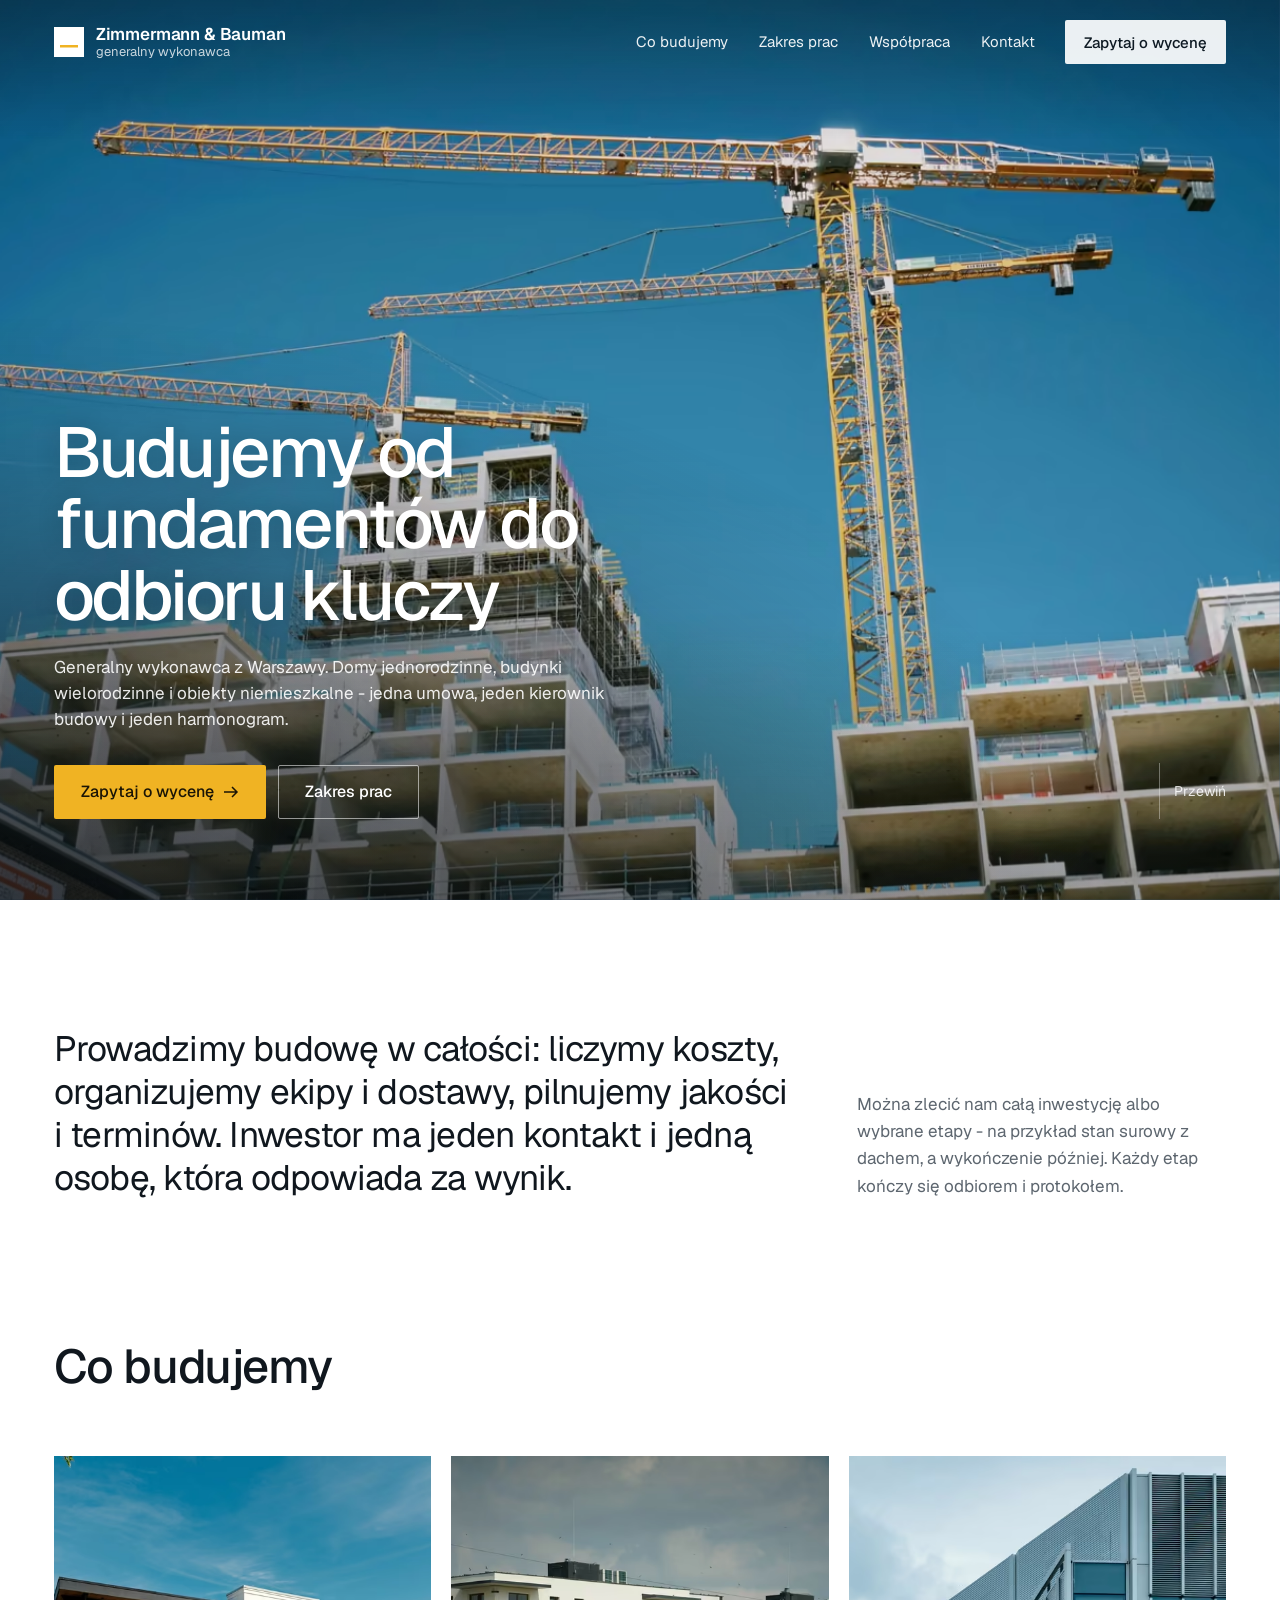
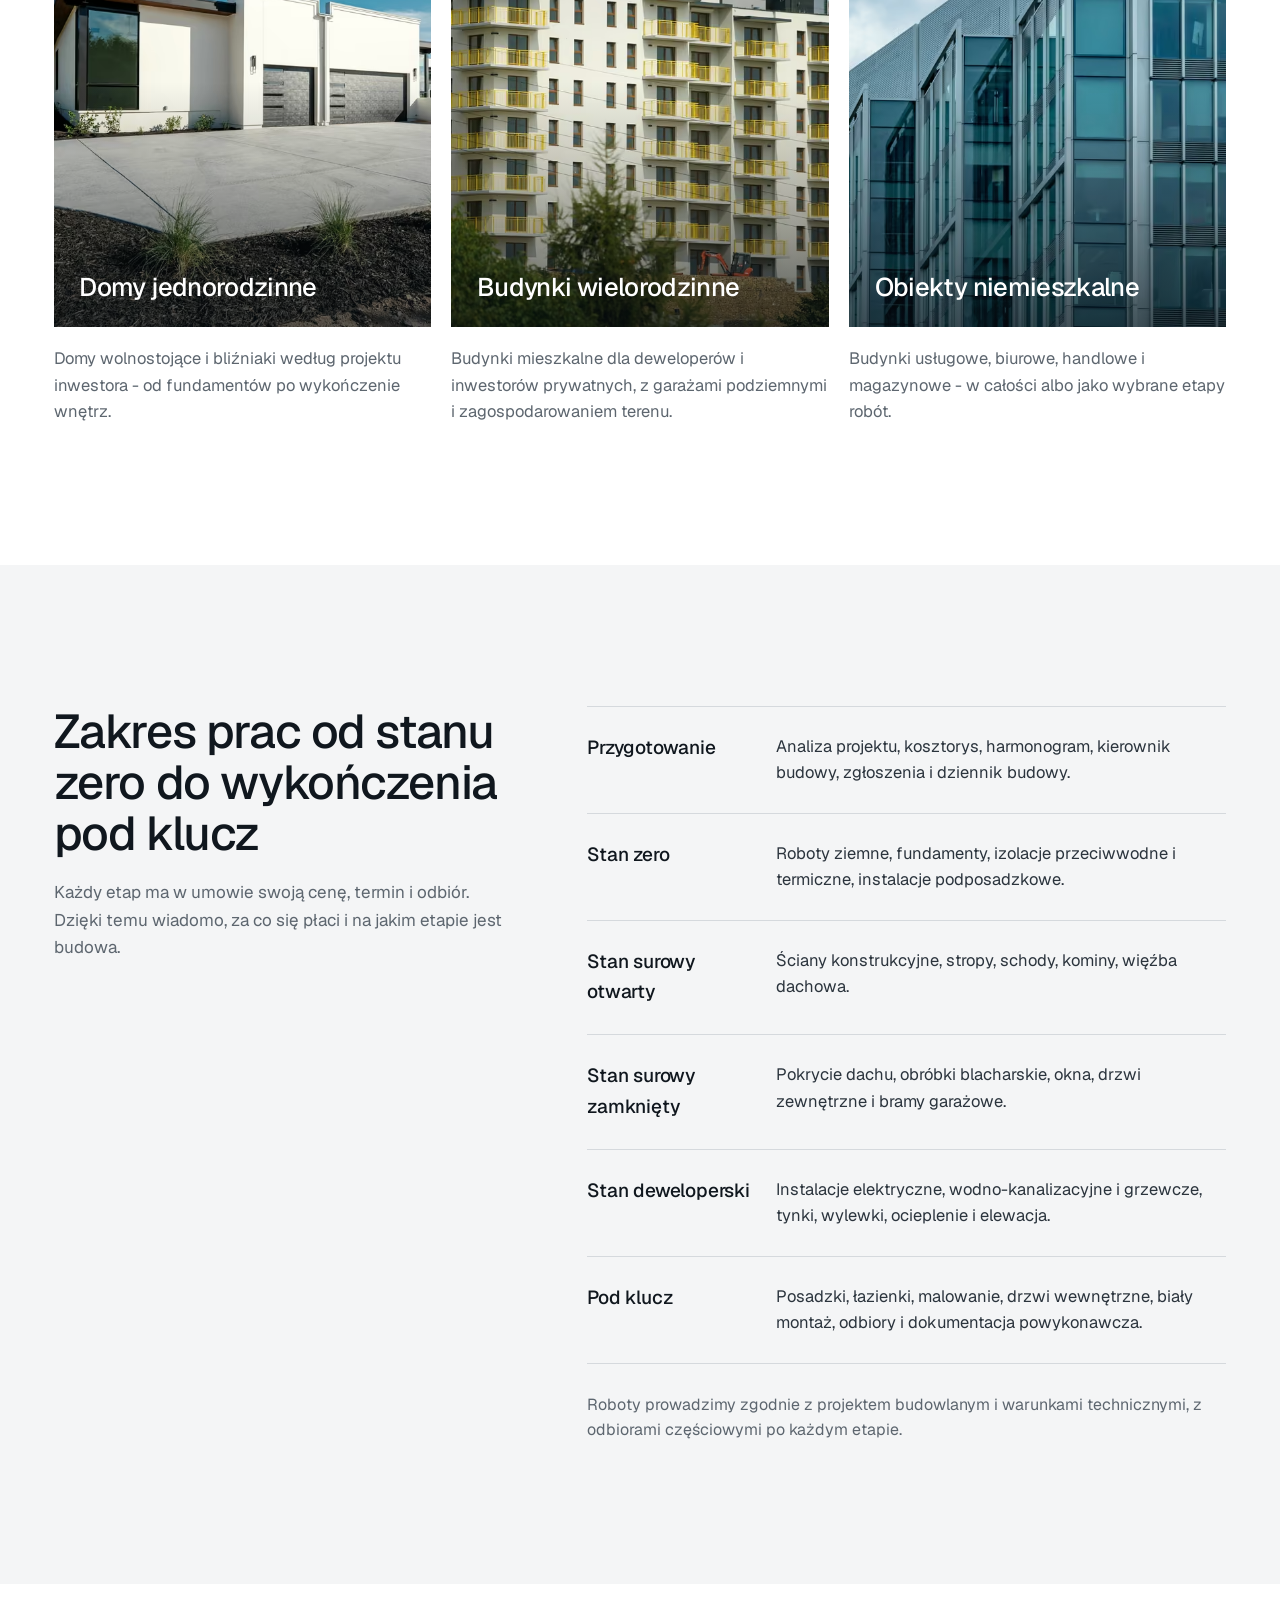
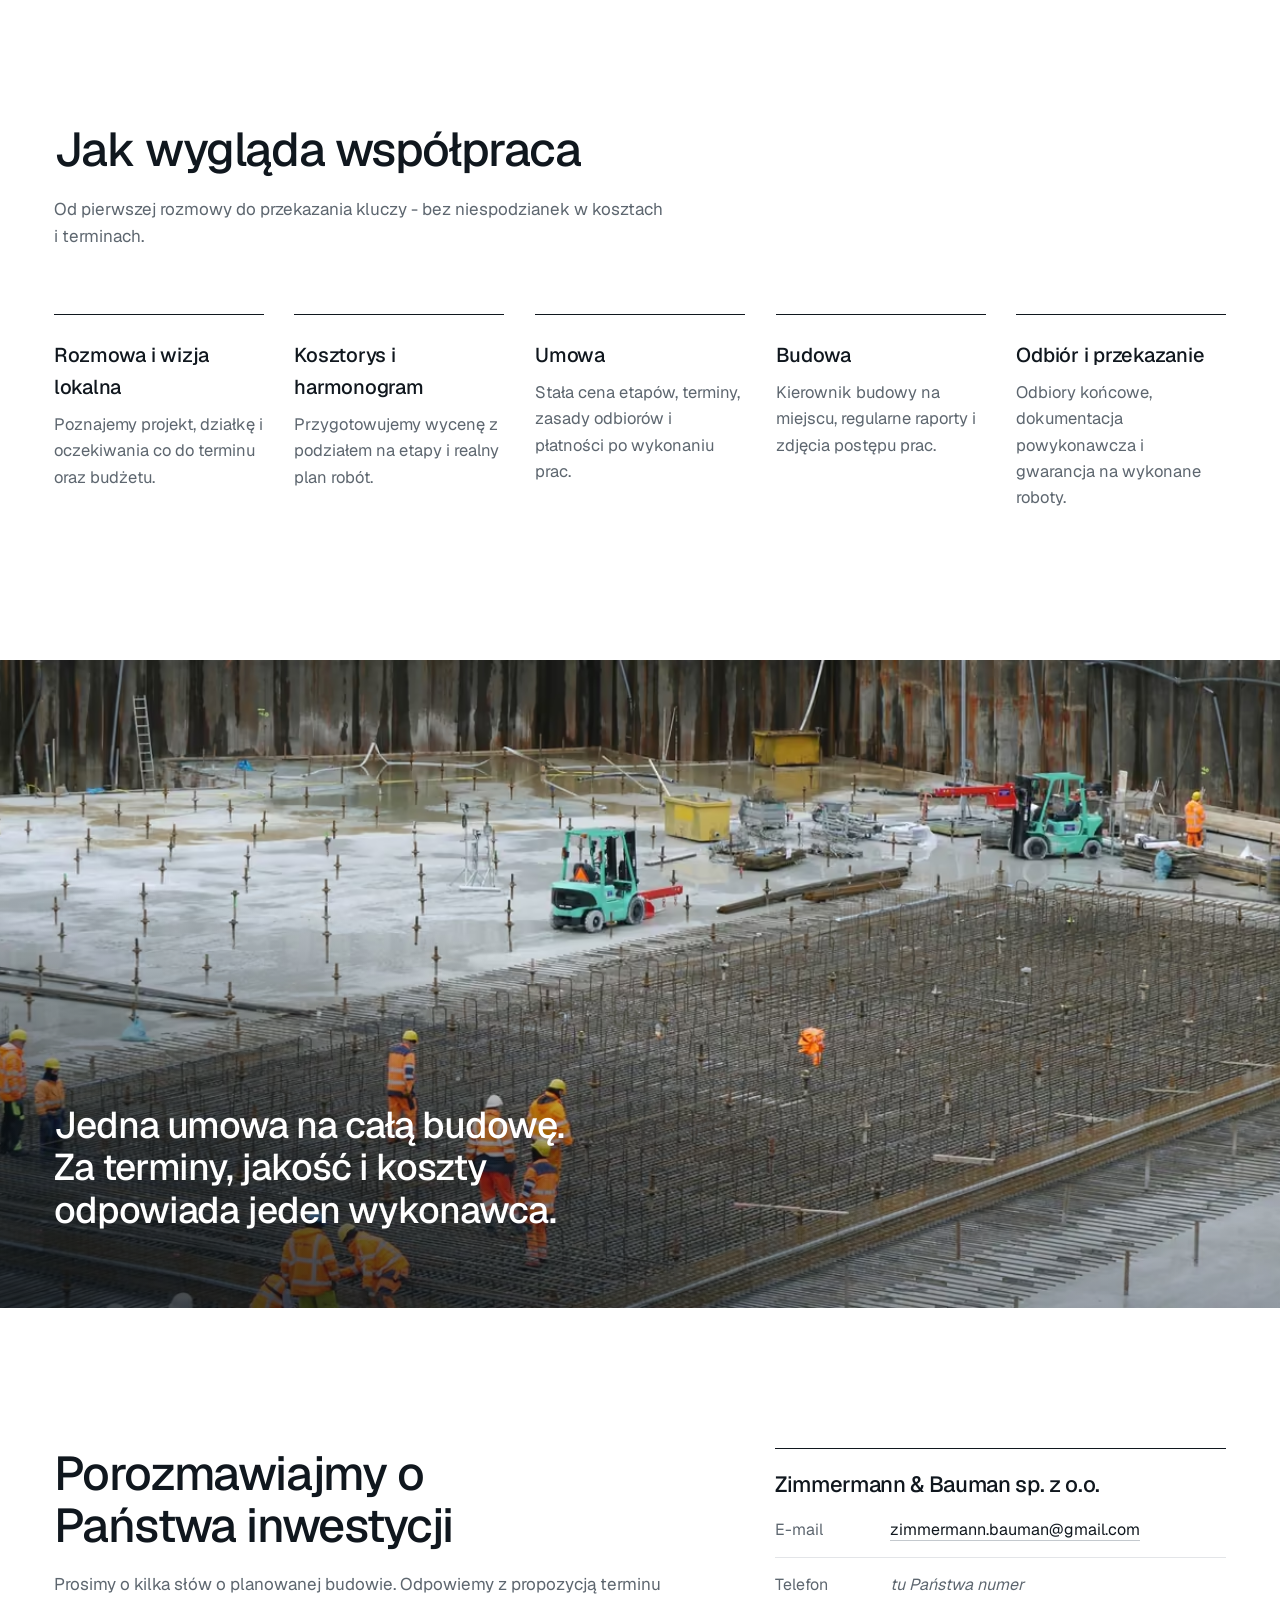
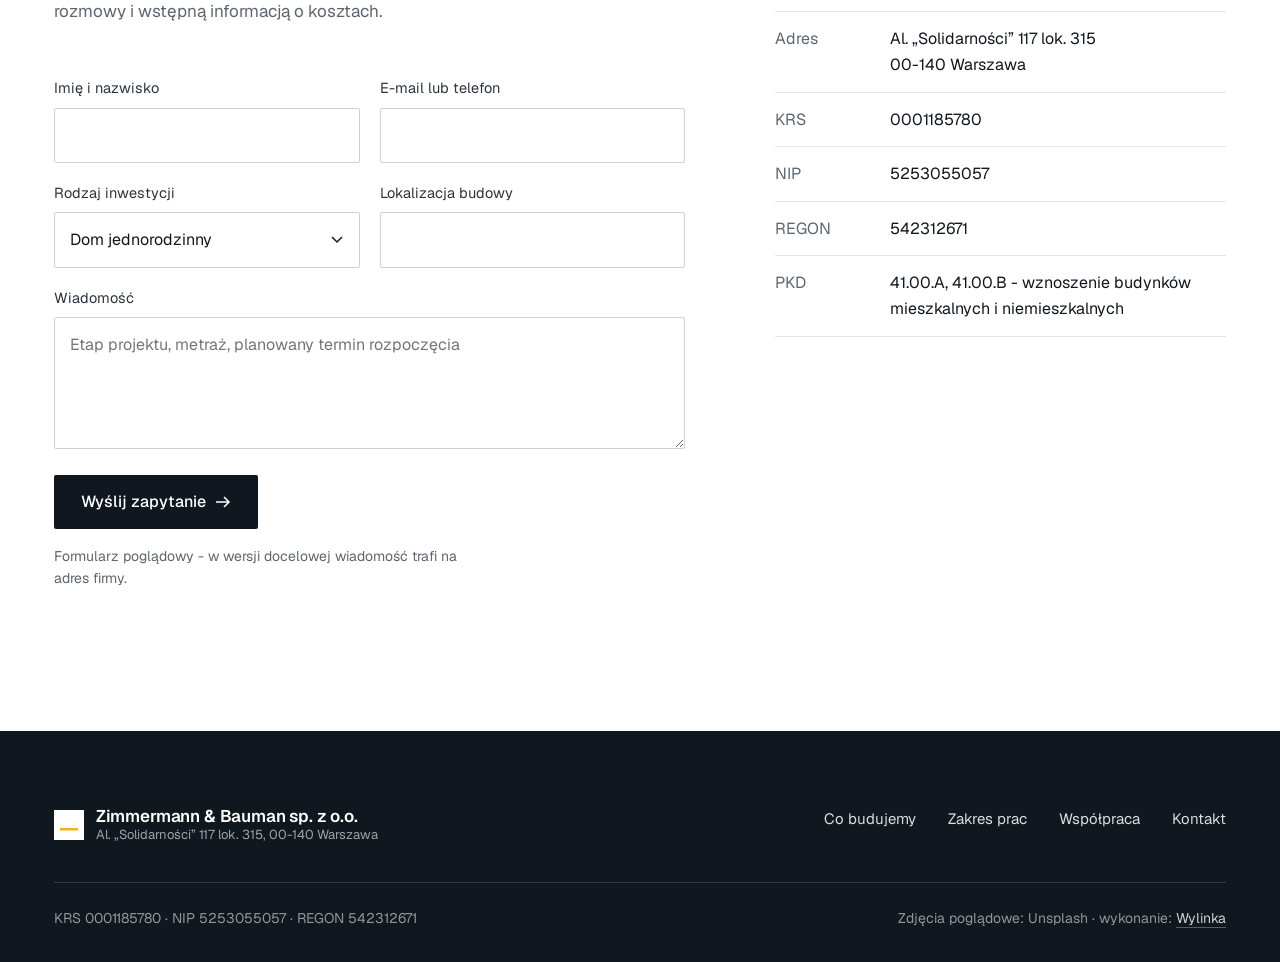
==== commit df5a14a7: "Wersja 6: pelnoekranowe zdjecie budowy w hero (Geist, jasne sekcje), poprzednia wersja w /v5/ Co-Aut" ====
--- a/index.html
+++ b/index.html
@@ -2,457 +2,409 @@
 <html lang="pl">
 <head>
 <meta charset="utf-8">
-<meta name="viewport" content="width=device-width, initial-scale=1">
+<meta name="viewport" content="width=device-width, initial-scale=1, viewport-fit=cover">
+<title>Zimmermann &amp; Bauman - generalny wykonawca, Warszawa</title>
+<meta name="description" content="Zimmermann &amp; Bauman sp. z o.o. - generalny wykonawca z Warszawy. Domy jednorodzinne, budynki wielorodzinne i obiekty niemieszkalne, od stanu zero do wykończenia pod klucz.">
 <meta name="robots" content="noindex, nofollow">
-<title>Zimmermann &amp; Bauman - generalne wykonawstwo, Warszawa</title>
-<meta name="description" content="Zimmermann & Bauman sp. z o.o. - generalne wykonawstwo budynków mieszkalnych i niemieszkalnych. Warszawa i Mazowsze.">
-<meta name="theme-color" content="#f5f3ee">
-<link rel="icon" href="data:image/svg+xml,%3Csvg xmlns='http://www.w3.org/2000/svg' viewBox='0 0 32 32'%3E%3Crect width='32' height='32' fill='%2313202d'/%3E%3Crect x='6' y='19' width='20' height='3' fill='%23b8893a'/%3E%3C/svg%3E">
-<link rel="preload" href="fonts/instrument-sans-latin.woff2" as="font" type="font/woff2" crossorigin>
-<link rel="preload" as="image" type="image/avif" media="(max-width: 767px)" imagesrcset="img/hero-m-800.avif 800w, img/hero-m-1200.avif 1200w" imagesizes="100vw">
-<link rel="preload" as="image" type="image/avif" media="(min-width: 768px)" imagesrcset="img/hero-1200.avif 1200w, img/hero-1800.avif 1800w, img/hero-2400.avif 2400w" imagesizes="(min-width: 1760px) 1600px, 92vw">
+<meta name="theme-color" content="#10171e">
+<link rel="icon" href="data:image/svg+xml,%3Csvg xmlns='http://www.w3.org/2000/svg' viewBox='0 0 30 30'%3E%3Crect width='30' height='30' fill='%2310171e'/%3E%3Crect x='6' y='18' width='18' height='2.5' fill='%23f0b323'/%3E%3C/svg%3E">
+<link rel="preload" href="fonts/geist-latin.woff2" as="font" type="font/woff2" crossorigin>
+<link rel="preload" href="fonts/geist-latin-ext.woff2" as="font" type="font/woff2" crossorigin>
+<link rel="preload" as="image" type="image/avif" media="(orientation: portrait) and (max-width: 1023px)" imagesrcset="img/hero-m-640.avif 640w, img/hero-m-960.avif 960w, img/hero-m-1280.avif 1280w" imagesizes="100vw" fetchpriority="high">
+<link rel="preload" as="image" type="image/avif" media="(orientation: landscape), (min-width: 1024px)" imagesrcset="img/hero-1280.avif 1280w, img/hero-1920.avif 1920w, img/hero-2560.avif 2560w, img/hero-3400.avif 3400w" imagesizes="100vw" fetchpriority="high">
 <style>
-@font-face{font-family:"Instrument Sans";font-style:normal;font-weight:400 600;font-display:swap;src:url(fonts/instrument-sans-latin-ext.woff2) format("woff2");unicode-range:U+0100-02BA,U+02BD-02C5,U+02C7-02CC,U+02CE-02D7,U+02DD-02FF,U+0304,U+0308,U+0329,U+1D00-1DBF,U+1E00-1E9F,U+1EF2-1EFF,U+2020,U+20A0-20AB,U+20AD-20C0,U+2113,U+2C60-2C7F,U+A720-A7FF}
-@font-face{font-family:"Instrument Sans";font-style:normal;font-weight:400 600;font-display:swap;src:url(fonts/instrument-sans-latin.woff2) format("woff2");unicode-range:U+0000-00FF,U+0131,U+0152-0153,U+02BB-02BC,U+02C6,U+02DA,U+02DC,U+0304,U+0308,U+0329,U+2000-206F,U+20AC,U+2122,U+2191,U+2193,U+2212,U+2215,U+FEFF,U+FFFD}
-@font-face{font-family:"IS Fallback";src:local("Arial");size-adjust:101%;ascent-override:92%;descent-override:24%;line-gap-override:0%}
-
+@font-face{font-family:Geist;font-style:normal;font-weight:300 700;font-display:swap;src:url(fonts/geist-latin-ext.woff2) format('woff2');unicode-range:U+0100-02BA,U+02BD-02C5,U+02C7-02CC,U+02CE-02D7,U+02DD-02FF,U+0304,U+0308,U+0329,U+1D00-1DBF,U+1E00-1E9F,U+1EF2-1EFF,U+2020,U+20A0-20AB,U+20AD-20C0,U+2113,U+2C60-2C7F,U+A720-A7FF}
+@font-face{font-family:Geist;font-style:normal;font-weight:300 700;font-display:swap;src:url(fonts/geist-latin.woff2) format('woff2');unicode-range:U+0000-00FF,U+0131,U+0152-0153,U+02BB-02BC,U+02C6,U+02DA,U+02DC,U+0304,U+0308,U+0329,U+2000-206F,U+20AC,U+2122,U+2191,U+2193,U+2212,U+2215,U+FEFF,U+FFFD}
+@font-face{font-family:"Geist Fallback";src:local("Arial");size-adjust:104%;ascent-override:92%;descent-override:24%;line-gap-override:0%}
 :root{
-  --bg:#f5f3ee;
-  --paper:#fbfaf7;
-  --ink:#13202d;
-  --ink-2:#2b3846;
-  --muted:#5d6670;
-  --line:#d9d5cc;
-  --line-2:#c9c4b8;
-  --accent:#a87a2e;
-  --pad:clamp(16px,4.2vw,64px);
-  --max:1440px;
-  --f:"Instrument Sans","IS Fallback",Arial,sans-serif;
+  --ink:#10171e;--ink-2:#2b343d;--mute:#5d666f;--line:#e3e5e8;--soft:#f4f5f6;--white:#fff;
+  --acc:#f0b323;--acc-ink:#1a1405;
+  --gut:clamp(20px,4.2vw,72px);--max:1520px;
+  --f:Geist,"Geist Fallback",system-ui,-apple-system,"Segoe UI",Arial,sans-serif;
 }
 *,*::before,*::after{box-sizing:border-box}
-html{-webkit-text-size-adjust:100%;scroll-behavior:smooth;scroll-padding-top:84px}
-body{margin:0;background:var(--bg);color:var(--ink);font-family:var(--f);font-size:17px;line-height:1.6;font-weight:400;-webkit-font-smoothing:antialiased;text-rendering:optimizeLegibility;overflow-x:clip}
-img{display:block;max-width:100%;height:auto}
+html{-webkit-text-size-adjust:100%;scroll-behavior:smooth;scroll-padding-top:72px}
+body{margin:0;background:var(--white);color:var(--ink);font-family:var(--f);font-size:17px;line-height:1.6;-webkit-font-smoothing:antialiased;text-rendering:optimizeLegibility;overflow-x:hidden}
+img{display:block;max-width:100%}
 a{color:inherit}
-h1,h2,h3{font-weight:500;margin:0;letter-spacing:-.022em;line-height:1.08;text-wrap:balance}
+h1,h2,h3{margin:0;font-weight:500;letter-spacing:-.025em;line-height:1.08}
 p{margin:0}
-.wrap{max-width:var(--max);margin:0 auto;padding-inline:var(--pad)}
-@media (min-width:1760px){:root{--max:1680px}}
-@media (min-width:2200px){body{zoom:1.18}}
-.sr{position:absolute;width:1px;height:1px;overflow:hidden;clip:rect(0 0 0 0);white-space:nowrap}
-:focus-visible{outline:2px solid var(--accent);outline-offset:3px}
-
-/* ---------- header ---------- */
-.hdr{position:relative;z-index:20;background:var(--bg)}
-@media (min-width:900px){.hdr{position:sticky;top:0;transition:box-shadow .3s}.hdr.is-scrolled{box-shadow:0 1px 0 var(--line)}}
-.hdr .wrap{display:flex;align-items:center;justify-content:space-between;gap:24px;height:68px}
-@media (min-width:900px){.hdr .wrap{height:80px}}
+.wrap{max-width:var(--max);margin:0 auto;padding:0 var(--gut)}
+.btn{display:inline-flex;align-items:center;gap:.6em;height:54px;padding:0 26px;border-radius:2px;font:500 16px/1 var(--f);text-decoration:none;border:1px solid transparent;cursor:pointer;transition:background-color .2s,color .2s,border-color .2s;white-space:nowrap}
+.btn svg{width:16px;height:16px;transition:transform .2s}
+.btn:hover svg{transform:translateX(3px)}
+.btn-acc{background:var(--acc);color:var(--acc-ink)}
+.btn-acc:hover{background:#ffc53d}
+.btn-ghost{color:#fff;border-color:rgba(255,255,255,.55)}
+.btn-ghost:hover{background:rgba(255,255,255,.12);border-color:#fff}
+.btn-ink{background:var(--ink);color:#fff}
+.btn-ink:hover{background:#25303b}
+
+/* header */
+.hdr{position:fixed;inset:0 0 auto 0;z-index:50;color:#fff;transition:background-color .3s,color .3s,box-shadow .3s}
+.hdr-in{display:flex;align-items:center;justify-content:space-between;gap:24px;height:84px;max-width:none;padding:0 var(--gut);transition:height .3s}
+.hdr.solid{background:rgba(255,255,255,.97);color:var(--ink);box-shadow:0 1px 0 var(--line)}
+.hdr.solid .hdr-in{height:68px}
 .brand{display:flex;align-items:center;gap:12px;text-decoration:none;min-width:0}
-.brand svg{flex:none;width:30px;height:30px}
-.brand b{display:block;font-weight:600;font-size:16.5px;letter-spacing:-.012em;line-height:1.15;white-space:nowrap}
-.brand small{display:block;font-size:12.5px;color:var(--muted);line-height:1.2;margin-top:2px;white-space:nowrap}
-.nav{display:none}
-@media (min-width:1024px){
-  .nav{display:flex;align-items:center;gap:clamp(18px,2.2vw,36px);font-size:15px}
-  .nav a{text-decoration:none;color:var(--ink-2);padding:6px 0;background:linear-gradient(var(--accent),var(--accent)) 0 100%/0 1px no-repeat;transition:background-size .3s}
-  .nav a:hover{background-size:100% 1px}
-}
-.hdr-cta{flex:none;white-space:nowrap}
-.hdr-m{font-size:15px;font-weight:500;text-decoration:none;border-bottom:1px solid var(--accent);padding-bottom:2px;white-space:nowrap}
-@media (min-width:1024px){.hdr-m{display:none}}
-.hdr .btn{display:none}
-@media (min-width:1024px){.hdr .btn{display:inline-flex}}
-
-/* ---------- buttons ---------- */
-.btn{display:inline-flex;align-items:center;justify-content:center;gap:10px;height:50px;padding:0 24px;background:var(--ink);color:#fff;text-decoration:none;font:500 15.5px/1 var(--f);letter-spacing:.005em;border:0;border-radius:2px;cursor:pointer;transition:background-color .25s}
-.btn:hover{background:#24364a}
-.btn svg{width:16px;height:16px;transition:transform .25s}
-.btn:hover svg{transform:translateX(3px)}
-.btn-sm{height:42px;padding:0 18px;font-size:14.5px}
-.lnk{display:inline-flex;align-items:center;gap:10px;font-size:15.5px;font-weight:500;text-decoration:none;color:var(--ink);border-bottom:1px solid var(--line-2);padding-bottom:3px;transition:border-color .25s}
-.lnk:hover{border-color:var(--ink)}
-.lnk svg{width:17px;height:17px;flex:none;color:var(--muted)}
-
-/* ---------- hero ---------- */
-.hero{padding-top:clamp(20px,4.2vw,72px)}
-.hero-top{display:grid;gap:20px}
-.hero h1{font-size:clamp(33px,4.5vw,72px);line-height:1.05;letter-spacing:-.03em;max-width:17ch}
-.hero-side{display:grid;gap:22px;align-content:end}
-.hero-lead{font-size:clamp(16px,1.25vw,18.5px);line-height:1.58;color:var(--ink-2);max-width:40ch}
-.hero-act{display:flex;flex-wrap:wrap;align-items:center;gap:14px 28px}
-@media (max-width:599px){.hero-act .btn{width:100%}}
-@media (min-width:900px){
-  .hero-top{grid-template-columns:minmax(0,8fr) minmax(0,4fr);column-gap:clamp(40px,5vw,110px);align-items:end}
-  .hero h1{max-width:none}
-}
-.hero-media{margin-top:clamp(28px,4vw,64px);position:relative}
-.hero-media img{width:100%;aspect-ratio:4/3;object-fit:cover}
-@media (min-width:768px){.hero-media img{aspect-ratio:2.2/1}}
-.facts{display:flex;flex-wrap:wrap;gap:6px 0;justify-content:space-between;align-items:baseline;padding:14px 0 0;font-size:13.5px;color:var(--muted);border-bottom:1px solid var(--line);padding-bottom:14px}
-.facts ul{display:flex;flex-wrap:wrap;gap:4px 0;margin:0;padding:0;list-style:none}
-.facts li+li::before{content:"";display:inline-block;width:4px;height:4px;background:var(--accent);margin:0 12px 2px;vertical-align:middle}
-@media (max-width:599px){.facts{font-size:13px}.facts li:first-child,.facts li:last-child{display:none}.facts li+li::before{display:none}}
-
-/* ---------- sections ---------- */
-.sec{padding-block:clamp(72px,9vw,150px)}
-.sec-head{display:grid;gap:16px;margin-bottom:clamp(36px,5vw,72px)}
-.sec-head h2{font-size:clamp(28px,3.2vw,46px)}
-.sec-head p{color:var(--muted);max-width:52ch;font-size:16.5px}
-@media (min-width:900px){.sec-head{grid-template-columns:minmax(0,5fr) minmax(0,6fr);column-gap:clamp(40px,6vw,120px);align-items:end}.sec-head p{justify-self:start}}
-
-/* statement */
-.why{display:grid;gap:28px}
-.why h2{font-size:clamp(20px,1.6vw,23px);font-weight:500;letter-spacing:-.01em}
-.why-main{font-size:clamp(23px,2.45vw,36px);line-height:1.32;letter-spacing:-.018em;font-weight:400;max-width:30ch;text-wrap:pretty}
-.why-sub{margin-top:clamp(24px,3vw,40px);display:grid;gap:18px;color:var(--muted);font-size:16.5px;max-width:62ch}
-@media (min-width:900px){.why{grid-template-columns:minmax(0,3fr) minmax(0,8fr);column-gap:clamp(40px,6vw,120px)}.why-sub{grid-template-columns:1fr 1fr;column-gap:40px;max-width:none}}
-
-/* services rows */
-.rows{border-top:1px solid var(--ink)}
-.row{display:grid;gap:18px;padding:28px 0 32px;border-bottom:1px solid var(--line)}
-.row h3{font-size:clamp(23px,2.1vw,31px);letter-spacing:-.02em}
-.row p{color:var(--ink-2);font-size:16.5px;max-width:44ch}
-.row ul{margin:16px 0 0;padding:0;list-style:none;color:var(--muted);font-size:14.5px;display:grid;gap:6px}
-.row li{padding-left:18px;position:relative}
-.row li::before{content:"";position:absolute;left:0;top:.72em;width:9px;height:1px;background:var(--accent)}
-.row figure{margin:0;overflow:hidden;background:#e6e2d9}
-.row figure img{width:100%;aspect-ratio:3/2;object-fit:cover;transition:transform .9s cubic-bezier(.2,.7,.2,1)}
-@media (hover:hover){.row:hover figure img{transform:scale(1.035)}}
-@media (min-width:900px){
-  .row{grid-template-columns:minmax(0,3fr) minmax(0,4fr) minmax(0,5fr);column-gap:clamp(28px,3.4vw,64px);padding:36px 0 40px;align-items:start}
-  .row figure{order:3}
-}
-@media (max-width:899px){.row figure{order:-1}}
-
-/* scope / spec */
-.scope{background:var(--paper);border-block:1px solid var(--line)}
-.scope-grid{display:grid;gap:40px}
-@media (min-width:1080px){.scope-grid{grid-template-columns:minmax(0,4fr) minmax(0,8fr);column-gap:clamp(40px,5vw,96px);align-items:start}.scope-fig{position:sticky;top:112px}}
-.scope-fig{margin:0}
-.scope-fig img{width:100%;aspect-ratio:4/5;object-fit:cover}
-.scope-fig figcaption{font-size:13.5px;color:var(--muted);margin-top:12px}
-@media (max-width:1079px){.scope-fig{display:none}}
-.spec{width:100%;border-collapse:collapse;font-size:15.5px}
-.spec caption{text-align:left}
-.spec th,.spec td{text-align:left;vertical-align:top;padding:18px 20px 18px 0;border-bottom:1px solid var(--line)}
-.spec thead th{font-size:13px;font-weight:500;color:var(--muted);padding-top:0;padding-bottom:12px;border-bottom:1px solid var(--ink);letter-spacing:.01em}
-.spec tbody th{font-weight:500;font-size:17px;white-space:nowrap;width:22%}
-.spec td{color:var(--ink-2)}
-.spec td.doc{color:var(--muted);font-size:14.5px;width:27%;padding-right:0}
-@media (max-width:699px){
-  .spec thead{display:none}
-  .spec,.spec tbody,.spec tr,.spec th,.spec td{display:block;width:auto}
-  .spec tr{padding:18px 0;border-bottom:1px solid var(--line)}
-  .spec tr:first-child{border-top:1px solid var(--ink)}
-  .spec th,.spec td{border:0;padding:0}
-  .spec tbody th{margin-bottom:6px}
-  .spec td.doc{margin-top:8px;width:auto}
-  .spec td.doc::before{content:"Dokumenty: ";color:var(--ink-2)}
-}
-
-/* process - dimension line */
-.dim{position:relative;margin:0;padding:0;list-style:none;display:grid;gap:0}
-.dim li{position:relative;padding:0 0 30px 30px}
-.dim li::before{content:"";position:absolute;left:0;top:9px;width:13px;height:1px;background:var(--accent)}
-.dim::before{content:"";position:absolute;left:0;top:9px;bottom:30px;width:1px;background:var(--ink)}
-.dim h3{font-size:20px;letter-spacing:-.012em;margin-bottom:6px;line-height:1.2}
-.dim p{color:var(--muted);font-size:15.5px;max-width:34ch}
-@media (min-width:900px){
-  .dim{grid-template-columns:repeat(5,minmax(0,1fr));column-gap:clamp(20px,2.4vw,40px);padding-top:34px}
-  .dim::before{left:0;right:0;top:0;bottom:auto;height:1px;width:auto}
-  .dim::after{content:"";position:absolute;right:0;top:-4px;width:1px;height:9px;background:var(--ink)}
-  .dim li{padding:0 0 0 0}
-  .dim li::before{left:0;top:-38px;width:1px;height:17px}
-  .dim li:first-child::after{content:"";position:absolute;left:0;top:-38px;width:1px;height:9px;background:var(--ink)}
-}
+.brand-mark{width:30px;height:30px;flex:none}
+.brand-mark rect:first-child{fill:currentColor}
+.brand-name{font-weight:600;font-size:clamp(17px,.95vw,20px);letter-spacing:-.01em;line-height:1.1;white-space:nowrap}
+.brand-name small{display:block;font-weight:400;font-size:13px;letter-spacing:0;opacity:.78;margin-top:2px}
+.nav{display:flex;align-items:center;gap:clamp(20px,2.4vw,40px)}
+.nav a{font-size:clamp(15px,.8vw,17px);text-decoration:none;opacity:.92;white-space:nowrap}
+.nav a:not(.btn):hover{opacity:1;text-decoration:underline;text-underline-offset:6px;text-decoration-thickness:1px}
+.nav .btn{height:clamp(44px,2.4vw,50px);padding:0 clamp(18px,1.2vw,24px)}
+.hdr:not(.solid) .nav .btn{background:#fff;color:var(--ink)}
+.hdr:not(.solid) .nav .btn:hover{background:var(--acc)}
+.hdr.solid .nav .btn{background:var(--acc);color:var(--acc-ink)}
+.hdr.solid .nav .btn:hover{background:#ffc53d}
+.menu-btn{display:none;width:44px;height:44px;margin-right:-10px;background:none;border:0;color:inherit;cursor:pointer}
+.menu-btn span{display:block;width:22px;height:1.5px;background:currentColor;margin:6px auto;transition:transform .25s,opacity .25s}
+.hdr.open .menu-btn span:nth-child(1){transform:translateY(7.5px) rotate(45deg)}
+.hdr.open .menu-btn span:nth-child(2){opacity:0}
+.hdr.open .menu-btn span:nth-child(3){transform:translateY(-7.5px) rotate(-45deg)}
+
+/* hero */
+.hero{position:relative;height:100vh;height:100svh;min-height:560px;color:#fff;overflow:hidden;background:#3d6f9c}
+.hero picture,.hero-img{position:absolute;inset:0;width:100%;height:100%}
+.hero-img{object-fit:cover;object-position:50% 32%;animation:settle 2.4s cubic-bezier(.2,.7,.2,1) both}
+@keyframes settle{from{transform:scale(1.045)}to{transform:scale(1)}}
+.hero::before{content:"";position:absolute;inset:0;z-index:1;pointer-events:none;
+  background:
+   linear-gradient(180deg,rgba(6,12,18,.34) 0,rgba(6,12,18,0) 140px),
+   radial-gradient(120% 90% at 0% 100%,rgba(6,12,18,.68) 0,rgba(6,12,18,.42) 32%,rgba(6,12,18,.1) 58%,rgba(6,12,18,0) 72%),
+   linear-gradient(0deg,rgba(6,12,18,.28) 0,rgba(6,12,18,0) 30%)}
+.hero-in{position:relative;z-index:2;height:100%;display:flex;flex-direction:column;justify-content:flex-end;padding:0 var(--gut) clamp(56px,9vh,112px)}
+.hero h1{font-size:clamp(42px,5.5vw,124px);line-height:1.02;letter-spacing:-.035em;font-weight:500;max-width:15.5ch;text-wrap:balance;text-shadow:0 1px 24px rgba(0,0,0,.18)}
+.hero-lead{margin-top:clamp(18px,2.4vh,28px);max-width:600px;font-size:clamp(17px,1.25vw,21px);line-height:1.55;color:rgba(255,255,255,.9)}
+.hero-cta{display:flex;flex-wrap:wrap;gap:12px;margin-top:clamp(26px,3.6vh,40px)}
+.scroll-cue{position:absolute;z-index:2;right:var(--gut);bottom:clamp(56px,9vh,112px);display:flex;align-items:center;gap:14px;font-size:14px;color:rgba(255,255,255,.85);text-decoration:none}
+.scroll-cue i{position:relative;display:block;width:1px;height:56px;background:rgba(255,255,255,.35);overflow:hidden}
+.scroll-cue i::after{content:"";position:absolute;left:0;top:-40%;width:1px;height:40%;background:#fff;animation:cue 2.2s ease-in-out infinite}
+@keyframes cue{to{top:100%}}
+
+/* sections */
+section{position:relative}
+.sec{padding:clamp(80px,11vw,168px) 0}
+.sec-head{display:grid;grid-template-columns:minmax(0,1fr);align-content:start;gap:20px;margin-bottom:clamp(40px,5vw,72px)}
+.h2{font-size:clamp(34px,3.7vw,64px);letter-spacing:-.03em;max-width:18ch;text-wrap:balance}
+.sub{font-size:clamp(17px,1.2vw,19px);color:var(--mute);max-width:56ch}
+
+.intro{padding:clamp(80px,10vw,152px) 0 0}
+.intro .wrap{display:grid;grid-template-columns:minmax(0,8fr) minmax(0,4fr);gap:clamp(32px,5vw,96px);align-items:end}
+.intro p{font-size:clamp(26px,2.75vw,46px);line-height:1.22;letter-spacing:-.022em;font-weight:400;max-width:32ch;color:var(--ink);text-wrap:pretty}
+.intro p + p{font-size:clamp(17px,1.2vw,19px);line-height:1.6;letter-spacing:0;color:var(--mute);max-width:60ch}
+
+/* services */
+.tiles{display:grid;grid-template-columns:repeat(3,minmax(0,1fr));gap:clamp(14px,1.6vw,28px)}
+.tile{position:relative;text-decoration:none;color:#fff}
+.tile-ph{position:relative;aspect-ratio:4/5;overflow:hidden;background:#cfd6dc}
+.tile-ph img{width:100%;height:100%;object-fit:cover;transition:transform .9s cubic-bezier(.2,.7,.2,1)}
+.tile:hover .tile-ph img{transform:scale(1.035)}
+.tile-ph::after{content:"";position:absolute;inset:0;background:linear-gradient(0deg,rgba(6,12,18,.62) 0,rgba(6,12,18,.18) 34%,rgba(6,12,18,0) 52%)}
+.tile h3{position:absolute;z-index:1;left:clamp(20px,2vw,32px);right:20px;bottom:clamp(20px,2vw,30px);font-size:clamp(24px,2vw,34px);letter-spacing:-.025em}
+.tile p{margin-top:18px;color:var(--mute);font-size:16.5px;max-width:42ch}
+
+/* scope */
+.scope{background:var(--soft)}
+.scope-grid{display:grid;grid-template-columns:minmax(0,5fr) minmax(0,7fr);gap:clamp(40px,6vw,120px);align-items:start}
+.scope-grid .sec-head{position:sticky;top:120px;margin:0}
+.rows{border-top:1px solid #d5d9dd;margin:0;padding:0;list-style:none}
+.rows li{display:grid;grid-template-columns:minmax(0,15ch) minmax(0,1fr);gap:24px;padding:26px 0 27px;border-bottom:1px solid #d5d9dd}
+.rows b{font-weight:500;font-size:19px;letter-spacing:-.01em}
+.rows span{color:var(--ink-2);font-size:16.5px}
+.note{margin-top:28px;color:var(--mute);font-size:16px}
+
+/* process */
+.proc dl{margin:0;display:grid;grid-template-columns:repeat(5,minmax(0,1fr));column-gap:clamp(20px,2.4vw,48px)}
+.proc dl div{padding:24px 0 8px;border-top:1px solid var(--ink)}
+.proc dt{font-weight:500;font-size:20px;letter-spacing:-.012em;margin-bottom:8px}
+.proc dd{margin:0;color:var(--mute);font-size:16.5px}
 
 /* band */
-.band{margin:0}
-.band img{width:100%;aspect-ratio:4/3;object-fit:cover}
-@media (min-width:768px){.band img{aspect-ratio:2.33/1}}
+.band{position:relative;height:clamp(420px,72vh,860px);overflow:hidden;color:#fff;background:#8c8f8f}
+.band img{position:absolute;inset:0;width:100%;height:100%;object-fit:cover;object-position:50% 60%}
+.band::before{content:"";position:absolute;inset:0;z-index:1;background:radial-gradient(110% 100% at 0% 100%,rgba(6,12,18,.74) 0,rgba(6,12,18,.45) 34%,rgba(6,12,18,0) 66%),linear-gradient(0deg,rgba(6,12,18,.3) 0,rgba(6,12,18,0) 40%)}
+.band-in{position:relative;z-index:2;height:100%;display:flex;align-items:flex-end;padding-bottom:clamp(40px,6vw,88px)}
+.band p{font-size:clamp(26px,2.9vw,50px);line-height:1.14;letter-spacing:-.028em;max-width:22ch;font-weight:500;text-wrap:balance}
 
 /* contact */
-.contact-grid{display:grid;gap:56px}
-@media (min-width:1024px){.contact-grid{grid-template-columns:minmax(0,7fr) minmax(0,5fr);column-gap:clamp(48px,6vw,120px);align-items:start}}
-.contact h2{font-size:clamp(30px,3.4vw,50px);margin-bottom:18px}
-.contact .intro{color:var(--ink-2);max-width:50ch;margin-bottom:36px}
-form{display:grid;gap:18px 24px}
-@media (min-width:640px){form{grid-template-columns:1fr 1fr}.f-wide{grid-column:1/-1}}
-label{display:grid;gap:7px;align-content:start;font-size:14px;color:var(--ink-2);font-weight:500}
-label i{font-style:normal;font-weight:400;color:var(--muted)}
-input,select,textarea{width:100%;font:400 16px/1.4 var(--f);color:var(--ink);background:var(--paper);border:1px solid var(--line-2);border-radius:2px;padding:12px 14px;min-height:50px;transition:border-color .2s}
-textarea{min-height:132px;resize:vertical}
-select{appearance:none;background-image:url("data:image/svg+xml,%3Csvg xmlns='http://www.w3.org/2000/svg' width='12' height='8' fill='none' stroke='%2313202d' stroke-width='1.5'%3E%3Cpath d='M1 1.5l5 5 5-5'/%3E%3C/svg%3E");background-repeat:no-repeat;background-position:right 14px center;padding-right:38px}
-input:focus,select:focus,textarea:focus{outline:none;border-color:var(--ink)}
-.consent{display:flex;gap:12px;align-items:flex-start;font-weight:400;font-size:13.5px;color:var(--muted);line-height:1.5}
-.consent input{width:18px;height:18px;min-height:0;margin:2px 0 0;flex:none;accent-color:var(--ink)}
-.f-send{display:flex;flex-wrap:wrap;gap:16px 24px;align-items:center}
-.f-note{font-size:14px;color:var(--muted)}
-.f-ok{display:none;font-size:15px;color:var(--ink);border-left:2px solid var(--accent);padding:4px 0 4px 14px}
-.f-ok.on{display:block}
-
-/* title block */
-.tblock{border:1px solid var(--ink);background:var(--paper);font-size:15px}
-.tb-head{display:flex;justify-content:space-between;align-items:center;gap:16px;padding:18px 20px;border-bottom:1px solid var(--ink)}
-.tb-head b{font-weight:600;font-size:16.5px;letter-spacing:-.01em;line-height:1.25}
-.tb-head svg{width:34px;height:34px;flex:none}
-.tblock dl{margin:0;display:grid;grid-template-columns:auto 1fr}
-.tblock dt,.tblock dd{margin:0;padding:12px 20px;border-bottom:1px solid var(--line)}
-.tblock dt{color:var(--muted);font-size:13.5px;padding-right:12px;border-right:1px solid var(--line)}
-.tblock dd{overflow-wrap:break-word}
-@media (max-width:420px){.tblock dt,.tblock dd{padding:12px 14px}.tblock{font-size:14.5px}}
-.tblock dd a{text-decoration:none;border-bottom:1px solid var(--line-2)}
-.tblock dd a:hover{border-color:var(--ink)}
-.tblock .ph{color:var(--muted)}
-.tblock dl > :nth-last-child(-n+2){border-bottom:0}
-.tb-foot{display:grid;grid-template-columns:1fr 1fr;border-top:1px solid var(--ink);font-size:13px;color:var(--muted)}
-.tb-foot div{padding:10px 20px}
-.tb-foot div+div{border-left:1px solid var(--line)}
-.tb-foot b{display:block;font-weight:500;color:var(--ink);font-size:14.5px}
+.contact-grid{display:grid;grid-template-columns:minmax(0,7fr) minmax(0,5fr);gap:clamp(48px,7vw,140px);align-items:start}
+.form{display:grid;grid-template-columns:1fr 1fr;gap:18px 20px;margin-top:clamp(36px,4vw,56px)}
+.field{display:flex;flex-direction:column;gap:8px}
+.field.full{grid-column:1/-1}
+.field label{font-size:14.5px;color:var(--ink-2)}
+.field input,.field select,.field textarea{font:inherit;font-size:16px;color:var(--ink);background:#fff;border:1px solid #cdd2d7;border-radius:2px;padding:14px 15px;min-height:52px;width:100%;transition:border-color .2s,box-shadow .2s}
+.field textarea{min-height:132px;resize:vertical}
+.field select{appearance:none;background-image:url("data:image/svg+xml,%3Csvg xmlns='http://www.w3.org/2000/svg' width='12' height='8' viewBox='0 0 12 8'%3E%3Cpath d='M1 1l5 5 5-5' fill='none' stroke='%2310171e' stroke-width='1.5'/%3E%3C/svg%3E");background-repeat:no-repeat;background-position:right 16px center;padding-right:40px}
+.field input:focus,.field select:focus,.field textarea:focus{outline:0;border-color:var(--ink);box-shadow:0 0 0 3px rgba(240,179,35,.35)}
+.form-foot{grid-column:1/-1;display:flex;flex-wrap:wrap;align-items:center;gap:16px 24px;margin-top:8px}
+.form-foot small{color:var(--mute);font-size:14px;max-width:46ch}
+.form-ok{grid-column:1/-1;display:none;padding:16px 18px;background:var(--soft);border-left:2px solid var(--acc);font-size:16px}
+.form.sent .form-ok{display:block}
+.data{border-top:1px solid var(--ink)}
+.data h3{font-size:22px;letter-spacing:-.015em;padding:24px 0 6px}
+.data dl{margin:0}
+.data div{display:grid;grid-template-columns:minmax(0,9ch) minmax(0,1fr);gap:16px;padding:14px 0;border-bottom:1px solid var(--line);font-size:16px}
+.data dt{color:var(--mute)}
+.data dd{margin:0;overflow-wrap:break-word;min-width:0}
+.data a{text-decoration:none;border-bottom:1px solid #c4c9ce}
+.data a:hover{border-color:var(--ink)}
+.data .ph{color:var(--mute);font-style:italic}
 
 /* footer */
-.ftr{border-top:1px solid var(--line);padding:44px 0 36px;font-size:14px;color:var(--muted)}
-.ftr-top{display:grid;gap:24px;margin-bottom:36px}
-@media (min-width:900px){.ftr-top{grid-template-columns:1fr auto;align-items:start}}
-.ftr nav{display:flex;flex-wrap:wrap;gap:10px 28px}
-.ftr nav a{text-decoration:none;color:var(--ink-2)}
-.ftr nav a:hover{color:var(--ink);text-decoration:underline;text-underline-offset:4px}
-.ftr-bot{display:flex;flex-wrap:wrap;justify-content:space-between;gap:10px 32px;padding-top:20px;border-top:1px solid var(--line)}
-.ftr-bot a{color:var(--ink-2)}
+.ftr{background:var(--ink);color:rgba(255,255,255,.72);padding:clamp(56px,6vw,88px) 0 32px;font-size:15px}
+.ftr-top{display:flex;flex-wrap:wrap;justify-content:space-between;gap:32px 48px;padding-bottom:40px;border-bottom:1px solid rgba(255,255,255,.14)}
+.ftr .brand{color:#fff}
+.ftr .brand-name small{opacity:.6}
+.ftr nav{display:flex;flex-wrap:wrap;gap:12px 32px}
+.ftr nav a{text-decoration:none;color:rgba(255,255,255,.85)}
+.ftr nav a:hover{color:#fff}
+.ftr-bot{display:flex;flex-wrap:wrap;justify-content:space-between;gap:10px 32px;padding-top:24px;font-size:14px;color:rgba(255,255,255,.55)}
+.ftr-bot a{color:rgba(255,255,255,.8);text-decoration:none;border-bottom:1px solid rgba(255,255,255,.3)}
+.ftr-bot a:hover{color:#fff}
 
 /* sticky mobile bar */
-.mbar{position:fixed;left:0;right:0;bottom:0;z-index:30;display:flex;gap:10px;padding:10px 16px calc(10px + env(safe-area-inset-bottom));background:rgba(245,243,238,.96);border-top:1px solid var(--line);transform:translateY(110%);transition:transform .35s cubic-bezier(.2,.7,.2,1)}
-.mbar.on{transform:none}
-.mbar .btn{flex:1;height:48px}
-.mbar .ic{flex:none;width:48px;height:48px;display:grid;place-items:center;border:1px solid var(--line-2);border-radius:2px;background:var(--paper);color:var(--ink)}
-.mbar .ic svg{width:20px;height:20px}
-@media (min-width:900px){.mbar{display:none}}
-
-@media (prefers-reduced-motion:reduce){*{transition:none!important;scroll-behavior:auto!important}}
+.mbar{display:none}
+
+@media (min-width:1800px){
+  .hero h1{max-width:16ch}
+  .hero-lead{font-size:22px;max-width:660px}
+  .hero-cta .btn{height:60px;padding:0 30px;font-size:17px}
+}
+@media (min-aspect-ratio:2/1){
+  .hero-img{object-position:50% 30%}
+}
+@media (max-width:1180px){
+  .proc dl{grid-template-columns:repeat(3,minmax(0,1fr));row-gap:28px}
+}
+@media (max-width:1023px){
+  .nav{display:none}
+  .menu-btn{display:block}
+  .hdr.open{background:#fff;color:var(--ink)}
+  .hdr.open .nav{display:flex;position:absolute;top:100%;left:0;right:0;flex-direction:column;align-items:stretch;gap:0;background:#fff;padding:8px var(--gut) 24px;box-shadow:0 12px 24px rgba(0,0,0,.08)}
+  .hdr.open .nav a:not(.btn){padding:16px 0;border-bottom:1px solid var(--line);font-size:18px}
+  .hdr.open .nav .btn{margin-top:20px;justify-content:center;height:52px;background:var(--acc);color:var(--acc-ink)}
+  .scope-grid,.contact-grid,.intro .wrap{grid-template-columns:minmax(0,1fr)}
+  .scope-grid .sec-head{position:static}
+  .proc dl{grid-template-columns:minmax(0,1fr) minmax(0,1fr)}
+  .intro .wrap{gap:24px}
+  .scroll-cue{display:none}
+}
+@media (orientation:portrait) and (max-width:1023px){
+  .hero-img{object-position:62% 50%}
+}
+@media (max-width:760px){
+  body{font-size:16px}
+  .hdr-in{height:68px}
+  .hdr.solid .hdr-in{height:60px}
+  .brand-mark{width:26px;height:26px}
+  .brand-name{font-size:16.5px}
+  .brand-name small{font-size:12px}
+  .hero{min-height:520px}
+  .hero::before{background:
+   linear-gradient(180deg,rgba(6,12,18,.42) 0,rgba(6,12,18,0) 120px),
+   linear-gradient(0deg,rgba(6,12,18,.78) 0,rgba(6,12,18,.5) 30%,rgba(6,12,18,.08) 54%,rgba(6,12,18,0) 62%)}
+  .hero-in{padding-bottom:max(28px,env(safe-area-inset-bottom))}
+  .hero h1{font-size:clamp(36px,10.4vw,46px);line-height:1.04}
+  .hero-lead{font-size:16.5px;margin-top:16px}
+  .hero-cta{margin-top:24px;flex-direction:column;align-items:stretch;gap:10px}
+  .hero-cta .btn{justify-content:center;height:52px}
+  .tiles{grid-template-columns:minmax(0,1fr);gap:40px}
+  .tile-ph{aspect-ratio:4/3.6}
+  .rows li{grid-template-columns:minmax(0,1fr);gap:6px;padding:20px 0 22px}
+  .proc dl{grid-template-columns:minmax(0,1fr)}
+  .form{grid-template-columns:minmax(0,1fr)}
+  .band{height:440px}
+  .data div{grid-template-columns:76px minmax(0,1fr);gap:12px;font-size:15.5px}
+  .mbar{display:flex;position:fixed;z-index:40;left:0;right:0;bottom:0;gap:10px;padding:10px 16px calc(10px + env(safe-area-inset-bottom));background:rgba(255,255,255,.97);box-shadow:0 -1px 0 var(--line);transform:translateY(110%);transition:transform .3s cubic-bezier(.2,.7,.2,1)}
+  .mbar.show{transform:none}
+  .mbar .btn{flex:1;justify-content:center;height:48px;padding:0 14px}
+  .mbar .btn-line{flex:0 0 auto;border-color:#cdd2d7;color:var(--ink)}
+  .ftr{padding-bottom:96px}
+}
+@media (max-height:700px) and (max-width:760px){
+  .hero h1{font-size:34px}
+  .hero-lead{display:none}
+  .hero-cta{margin-top:20px}
+}
+@media (prefers-reduced-motion:reduce){
+  *,*::before,*::after{animation:none!important;transition:none!important}
+  html{scroll-behavior:auto}
+}
 </style>
 </head>
 <body>
-
-<header class="hdr" id="top">
-  <div class="wrap">
+<header class="hdr" id="hdr">
+  <div class="hdr-in">
     <a class="brand" href="#top">
-      <svg viewBox="0 0 30 30" aria-hidden="true"><rect width="30" height="30" fill="#13202d"/><rect x="6" y="18" width="18" height="2.5" fill="#b8893a"/></svg>
-      <span><b>Zimmermann &amp; Bauman</b><small>Generalne wykonawstwo</small></span>
+      <svg class="brand-mark" viewBox="0 0 30 30" aria-hidden="true"><rect width="30" height="30"/><rect x="6" y="18" width="18" height="2.5" fill="#f0b323"/></svg>
+      <span class="brand-name">Zimmermann &amp; Bauman<small>generalny wykonawca</small></span>
     </a>
-    <nav class="nav" aria-label="Menu główne">
+    <nav class="nav" id="nav" aria-label="Główne">
       <a href="#co-budujemy">Co budujemy</a>
       <a href="#zakres">Zakres prac</a>
       <a href="#wspolpraca">Współpraca</a>
       <a href="#kontakt">Kontakt</a>
+      <a class="btn" href="#kontakt">Zapytaj o wycenę</a>
     </nav>
-    <a class="btn btn-sm hdr-cta" href="#kontakt">Zapytaj o wycenę</a>
-    <a class="hdr-m" href="#kontakt">Kontakt</a>
+    <button class="menu-btn" id="menuBtn" aria-label="Menu" aria-expanded="false" aria-controls="nav"><span></span><span></span><span></span></button>
   </div>
 </header>
 
-<main>
-  <section class="hero" aria-labelledby="h1">
-    <div class="wrap">
-      <div class="hero-top">
-        <h1 id="h1">Generalne wykonawstwo budynków mieszkalnych i&nbsp;użytkowych</h1>
-        <div class="hero-side">
-          <p class="hero-lead">Warszawska spółka budowlana. Przejmujemy całą budowę - kosztorys, harmonogram, ekipy, dostawy i&nbsp;odbiory - w&nbsp;ramach jednej umowy.</p>
-          <div class="hero-act" id="hero-cta">
-            <a class="btn" href="#kontakt">Zapytaj o wycenę <svg viewBox="0 0 16 16" fill="none" stroke="currentColor" stroke-width="1.5" aria-hidden="true"><path d="M1 8h13M9 3l5 5-5 5"/></svg></a>
-            <a class="lnk" href="mailto:zimmermann.bauman@gmail.com"><svg viewBox="0 0 20 20" fill="none" stroke="currentColor" stroke-width="1.4" aria-hidden="true"><rect x="2" y="4" width="16" height="12" rx="1"/><path d="M2.5 5l7.5 6 7.5-6"/></svg>zimmermann.bauman@gmail.com</a>
-          </div>
+<main id="top">
+<section class="hero" aria-label="Wprowadzenie">
+  <picture>
+    <source type="image/avif" media="(orientation: portrait) and (max-width: 1023px)" srcset="img/hero-m-640.avif 640w, img/hero-m-960.avif 960w, img/hero-m-1280.avif 1280w" sizes="100vw">
+    <source type="image/webp" media="(orientation: portrait) and (max-width: 1023px)" srcset="img/hero-m-640.webp 640w, img/hero-m-960.webp 960w, img/hero-m-1280.webp 1280w" sizes="100vw">
+    <source type="image/avif" srcset="img/hero-1280.avif 1280w, img/hero-1920.avif 1920w, img/hero-2560.avif 2560w, img/hero-3400.avif 3400w" sizes="100vw">
+    <img class="hero-img" src="img/hero-1920.webp" srcset="img/hero-1280.webp 1280w, img/hero-1920.webp 1920w, img/hero-2560.webp 2560w, img/hero-3400.webp 3400w" sizes="100vw" width="1920" height="1280" alt="Budynek mieszkalny w budowie i żurawie wieżowe na tle błękitnego nieba" fetchpriority="high" decoding="async">
+  </picture>
+  <div class="hero-in">
+    <h1>Budujemy od fundamentów do odbioru kluczy</h1>
+    <p class="hero-lead">Generalny wykonawca z Warszawy. Domy jednorodzinne, budynki wielorodzinne i obiekty niemieszkalne - jedna umowa, jeden kierownik budowy i jeden harmonogram.</p>
+    <div class="hero-cta">
+      <a class="btn btn-acc" href="#kontakt">Zapytaj o wycenę <svg viewBox="0 0 16 16" aria-hidden="true"><path d="M1 8h13M9 3l5 5-5 5" fill="none" stroke="currentColor" stroke-width="1.5"/></svg></a>
+      <a class="btn btn-ghost" href="#zakres">Zakres prac</a>
+    </div>
+  </div>
+  <a class="scroll-cue" href="#o-firmie"><i></i>Przewiń</a>
+</section>
+
+<section class="intro" id="o-firmie">
+  <div class="wrap">
+    <p>Prowadzimy budowę w całości: liczymy koszty, organizujemy ekipy i dostawy, pilnujemy jakości i terminów. Inwestor ma jeden kontakt i jedną osobę, która odpowiada za wynik.</p>
+    <p>Można zlecić nam całą inwestycję albo wybrane etapy - na przykład stan surowy z dachem, a wykończenie później. Każdy etap kończy się odbiorem i protokołem.</p>
+  </div>
+</section>
+
+<section class="sec" id="co-budujemy">
+  <div class="wrap">
+    <div class="sec-head">
+      <h2 class="h2">Co budujemy</h2>
+    </div>
+    <div class="tiles">
+      <a class="tile" href="#kontakt">
+        <div class="tile-ph">
+          <picture>
+            <source type="image/avif" srcset="img/domy-560.avif 560w, img/domy-840.avif 840w, img/domy-1120.avif 1120w" sizes="(max-width:760px) 92vw, 32vw">
+            <img src="img/domy-840.webp" srcset="img/domy-560.webp 560w, img/domy-840.webp 840w, img/domy-1120.webp 1120w" sizes="(max-width:760px) 92vw, 32vw" width="840" height="1050" alt="Nowoczesny parterowy dom jednorodzinny z garażem" loading="lazy" decoding="async">
+          </picture>
+          <h3>Domy jednorodzinne</h3>
         </div>
-      </div>
-
-      <figure class="hero-media" style="margin-left:0;margin-right:0;margin-bottom:0">
-        <picture>
-          <source media="(max-width: 767px)" type="image/avif" srcset="img/hero-m-800.avif 800w, img/hero-m-1200.avif 1200w" sizes="100vw">
-          <source media="(max-width: 767px)" type="image/webp" srcset="img/hero-m-800.webp 800w, img/hero-m-1200.webp 1200w" sizes="100vw">
-          <source type="image/avif" srcset="img/hero-1200.avif 1200w, img/hero-1800.avif 1800w, img/hero-2400.avif 2400w" sizes="(min-width: 1760px) 1600px, 92vw">
-          <img src="img/hero-1800.webp" srcset="img/hero-1200.webp 1200w, img/hero-1800.webp 1800w, img/hero-2400.webp 2400w" sizes="(min-width: 1760px) 1600px, 92vw" width="2400" height="1090" alt="Nowoczesny budynek z ceglanymi lamelami na elewacji w dziennym świetle" fetchpriority="high" decoding="async">
-        </picture>
-      </figure>
-      <div class="facts">
-        <ul>
-          <li>Generalne wykonawstwo</li>
-          <li>Warszawa i Mazowsze</li>
-          <li>Budynki mieszkalne i niemieszkalne</li>
-        </ul>
-        <span class="krs">KRS 0001185780</span>
-      </div>
-    </div>
-  </section>
-
-  <section class="sec" aria-labelledby="why-h">
-    <div class="wrap why">
-      <h2 id="why-h">Dlaczego jeden wykonawca</h2>
-      <div>
-        <p class="why-main">Inwestor podpisuje jedną umowę i ma jednego rozmówcę. To my koordynujemy branże, podwykonawców i dostawy, pilnujemy terminów i budżetu, a za jakość robót odpowiadamy sami - nie przerzucamy jej między ekipami.</p>
-        <div class="why-sub">
-          <p>Przed podpisaniem umowy przygotowujemy kosztorys i harmonogram na podstawie projektu. Od początku wiadomo, co jest w cenie i w jakiej kolejności powstaje budynek.</p>
-          <p>Każda zmiana zakresu jest wyceniana i potwierdzana na piśmie, zanim trafi na budowę. Rozliczamy się etapami, po odbiorach częściowych.</p>
+        <p>Domy wolnostojące i bliźniaki według projektu inwestora - od fundamentów po wykończenie wnętrz.</p>
+      </a>
+      <a class="tile" href="#kontakt">
+        <div class="tile-ph">
+          <picture>
+            <source type="image/avif" srcset="img/wielorodzinne-560.avif 560w, img/wielorodzinne-840.avif 840w, img/wielorodzinne-1120.avif 1120w" sizes="(max-width:760px) 92vw, 32vw">
+            <img src="img/wielorodzinne-840.webp" srcset="img/wielorodzinne-560.webp 560w, img/wielorodzinne-840.webp 840w, img/wielorodzinne-1120.webp 1120w" sizes="(max-width:760px) 92vw, 32vw" width="840" height="1050" alt="Wielokondygnacyjny budynek mieszkalny z balkonami" loading="lazy" decoding="async">
+          </picture>
+          <h3>Budynki wielorodzinne</h3>
         </div>
-      </div>
-    </div>
-  </section>
-
-  <section class="sec" id="co-budujemy" aria-labelledby="cb-h" style="padding-top:0">
-    <div class="wrap">
-      <div class="sec-head">
-        <h2 id="cb-h">Co budujemy</h2>
-        <p>Budynki mieszkalne i niemieszkalne - od stanu zero do wykończenia albo do uzgodnionego etapu.</p>
-      </div>
-      <div class="rows">
-        <article class="row">
-          <h3>Domy jednorodzinne</h3>
-          <div>
-            <p>Domy wolnostojące i bliźniacze w technologii murowanej. Budujemy pod klucz albo do wybranego stanu, zgodnie z projektem i pozwoleniem.</p>
-            <ul><li>stan surowy otwarty i zamknięty</li><li>instalacje i wykończenie</li><li>przyłącza i zagospodarowanie działki</li></ul>
-          </div>
-          <figure>
-            <picture>
-              <source type="image/avif" srcset="img/domy-640.avif 640w, img/domy-1000.avif 1000w" sizes="(min-width: 900px) 40vw, 92vw">
-              <img src="img/domy-1000.webp" srcset="img/domy-640.webp 640w, img/domy-1000.webp 1000w" sizes="(min-width: 900px) 40vw, 92vw" width="1000" height="750" loading="lazy" decoding="async" alt="Nowoczesny biały dom jednorodzinny z garażem i podjazdem">
-            </picture>
-          </figure>
-        </article>
-        <article class="row">
-          <h3>Budynki wielorodzinne</h3>
-          <div>
-            <p>Budynki mieszkalne dla inwestorów prywatnych i deweloperów, w konstrukcji żelbetowej lub murowanej, z garażem podziemnym lub bez.</p>
-            <ul><li>konstrukcja żelbetowa monolityczna</li><li>elewacje, stolarka, części wspólne</li><li>koordynacja branż i odbiory</li></ul>
-          </div>
-          <figure>
-            <picture>
-              <source type="image/avif" srcset="img/wielorodzinne-640.avif 640w, img/wielorodzinne-1000.avif 1000w" sizes="(min-width: 900px) 40vw, 92vw">
-              <img src="img/wielorodzinne-1000.webp" srcset="img/wielorodzinne-640.webp 640w, img/wielorodzinne-1000.webp 1000w" sizes="(min-width: 900px) 40vw, 92vw" width="1000" height="750" loading="lazy" decoding="async" alt="Jasny budynek wielorodzinny z balkonami">
-            </picture>
-          </figure>
-        </article>
-        <article class="row">
+        <p>Budynki mieszkalne dla deweloperów i inwestorów prywatnych, z garażami podziemnymi i zagospodarowaniem terenu.</p>
+      </a>
+      <a class="tile" href="#kontakt">
+        <div class="tile-ph">
+          <picture>
+            <source type="image/avif" srcset="img/niemieszkalne-560.avif 560w, img/niemieszkalne-840.avif 840w, img/niemieszkalne-1120.avif 1120w" sizes="(max-width:760px) 92vw, 32vw">
+            <img src="img/niemieszkalne-840.webp" srcset="img/niemieszkalne-560.webp 560w, img/niemieszkalne-840.webp 840w, img/niemieszkalne-1120.webp 1120w" sizes="(max-width:760px) 92vw, 32vw" width="840" height="1050" alt="Przeszklona elewacja budynku biurowego" loading="lazy" decoding="async">
+          </picture>
           <h3>Obiekty niemieszkalne</h3>
-          <div>
-            <p>Budynki usługowe, biurowe i magazynowe oraz hale - razem z przygotowaniem terenu, infrastrukturą i układem drogowym na działce.</p>
-            <ul><li>budynki usługowe i biurowe</li><li>hale i magazyny</li><li>drogi wewnętrzne, parkingi, ogrodzenia</li></ul>
-          </div>
-          <figure>
-            <picture>
-              <source type="image/avif" srcset="img/niemieszkalne-640.avif 640w, img/niemieszkalne-1000.avif 1000w" sizes="(min-width: 900px) 40vw, 92vw">
-              <img src="img/niemieszkalne-1000.webp" srcset="img/niemieszkalne-640.webp 640w, img/niemieszkalne-1000.webp 1000w" sizes="(min-width: 900px) 40vw, 92vw" width="1000" height="750" loading="lazy" decoding="async" alt="Elewacja budynku biurowego z aluminium i szkła">
-            </picture>
-          </figure>
-        </article>
-      </div>
-    </div>
-  </section>
-
-  <section class="sec scope" id="zakres" aria-labelledby="zk-h">
-    <div class="wrap">
-      <div class="sec-head">
-        <h2 id="zk-h">Zakres prac</h2>
-        <p>Wykonujemy pełen zakres albo wybrane etapy. Przy każdym etapie powstają dokumenty, które inwestor dostaje do ręki.</p>
-      </div>
-      <div class="scope-grid">
-        <figure class="scope-fig">
-          <picture>
-            <source type="image/avif" srcset="img/szalunki-600.avif 600w, img/szalunki-900.avif 900w" sizes="30vw">
-            <img src="img/szalunki-900.webp" srcset="img/szalunki-600.webp 600w, img/szalunki-900.webp 900w" sizes="30vw" width="900" height="1125" loading="lazy" decoding="async" alt="Szalunki słupów i zbrojenie na budowie">
-          </picture>
-          <figcaption>Szalunki systemowe i zbrojenie słupów - etap stanu surowego.</figcaption>
-        </figure>
-        <table class="spec">
-          <caption class="sr">Etapy robót, zakres i dokumenty</caption>
-          <thead><tr><th scope="col">Etap</th><th scope="col">Co obejmuje</th><th scope="col">Dokumenty</th></tr></thead>
-          <tbody>
-            <tr><th scope="row">Przygotowanie</th><td>Analiza projektu, przedmiar i kosztorys, harmonogram robót, organizacja placu budowy.</td><td class="doc">kosztorys, harmonogram, umowa</td></tr>
-            <tr><th scope="row">Stan zero</th><td>Roboty ziemne, fundamenty, izolacje przeciwwilgociowe, kanalizacja pod posadzką.</td><td class="doc">dziennik budowy, odbiór zbrojenia</td></tr>
-            <tr><th scope="row">Stan surowy</th><td>Ściany, stropy, schody, więźba lub stropodach, pokrycie dachu, stolarka zewnętrzna.</td><td class="doc">protokoły odbiorów częściowych</td></tr>
-            <tr><th scope="row">Instalacje</th><td>Wod-kan, c.o., elektryka, wentylacja - wykonywane przez podwykonawców pod naszą koordynacją.</td><td class="doc">protokoły prób i pomiarów</td></tr>
-            <tr><th scope="row">Wykończenie</th><td>Tynki, wylewki, elewacja, okładziny i prace wykończeniowe wnętrz.</td><td class="doc">protokoły odbiorów częściowych</td></tr>
-            <tr><th scope="row">Teren</th><td>Przyłącza, drogi wewnętrzne, parkingi, ogrodzenie, zieleń.</td><td class="doc">inwentaryzacja powykonawcza</td></tr>
-            <tr><th scope="row">Odbiór</th><td>Odbiór końcowy, usunięcie usterek, przekazanie budynku.</td><td class="doc">dokumentacja powykonawcza, protokół odbioru</td></tr>
-          </tbody>
-        </table>
-      </div>
-    </div>
-  </section>
-
-  <section class="sec" id="wspolpraca" aria-labelledby="ws-h">
-    <div class="wrap">
-      <div class="sec-head">
-        <h2 id="ws-h">Od zapytania do przekazania kluczy</h2>
-        <p>Pięć etapów, każdy zamknięty dokumentem. Na każdym wiadomo, kto i za co odpowiada.</p>
-      </div>
-      <ol class="dim">
-        <li><h3>Zapytanie</h3><p>Opisują Państwo inwestycję i przesyłają projekt albo koncepcję.</p></li>
-        <li><h3>Wycena</h3><p>Przygotowujemy kosztorys i wstępny harmonogram robót.</p></li>
-        <li><h3>Umowa</h3><p>Ustalamy zakres, terminy i rozliczenie etapami.</p></li>
-        <li><h3>Budowa</h3><p>Prowadzimy roboty, raportujemy postęp i zgłaszamy odbiory częściowe.</p></li>
-        <li><h3>Odbiór</h3><p>Odbiór końcowy, dokumentacja powykonawcza, przekazanie budynku.</p></li>
-      </ol>
-    </div>
-  </section>
-
-  <figure class="band">
-    <picture>
-      <source media="(max-width: 767px)" type="image/avif" srcset="img/fundament-1200.avif" >
-      <source type="image/avif" srcset="img/fundament-1200.avif 1200w, img/fundament-1920.avif 1920w, img/fundament-2400.avif 2400w" sizes="100vw">
-      <img src="img/fundament-1920.webp" srcset="img/fundament-1200.webp 1200w, img/fundament-1920.webp 1920w, img/fundament-2400.webp 2400w" sizes="100vw" width="2400" height="1030" loading="lazy" decoding="async" alt="Zbrojenie płyty fundamentowej w wykopie zabezpieczonym ścianką szczelną">
-    </picture>
-  </figure>
-
-  <section class="sec contact" id="kontakt" aria-labelledby="kt-h">
-    <div class="wrap contact-grid">
-      <div>
-        <h2 id="kt-h">Zapytanie o wycenę</h2>
-        <p class="intro">Prosimy opisać inwestycję: rodzaj budynku, lokalizację, etap projektu i planowany termin. Odpowiadamy z wyceną wstępną albo z listą pytań.</p>
-        <form id="form" novalidate>
-          <label><span>Imię i nazwisko</span><input name="n" autocomplete="name" required></label>
-          <label><span>Firma <i>(opcjonalnie)</i></span><input name="c" autocomplete="organization"></label>
-          <label><span>E-mail</span><input name="e" type="email" autocomplete="email" required></label>
-          <label><span>Telefon</span><input name="t" type="tel" autocomplete="tel" inputmode="tel"></label>
-          <label><span>Rodzaj inwestycji</span>
-            <select name="r"><option>Dom jednorodzinny</option><option>Budynek wielorodzinny</option><option>Obiekt usługowy lub biurowy</option><option>Hala lub magazyn</option><option>Inny</option></select>
-          </label>
-          <label><span>Lokalizacja</span><input name="l" placeholder="np. Warszawa, Wilanów"></label>
-          <label class="f-wide"><span>Opis inwestycji</span><textarea name="o" placeholder="Powierzchnia, etap projektu, zakres prac, planowany termin rozpoczęcia"></textarea></label>
-          <label class="consent f-wide"><input type="checkbox" required><span>Wyrażam zgodę na kontakt w sprawie zapytania i przetwarzanie podanych danych w tym celu.</span></label>
-          <div class="f-send f-wide">
-            <button class="btn" type="submit">Wyślij zapytanie <svg viewBox="0 0 16 16" fill="none" stroke="currentColor" stroke-width="1.5" aria-hidden="true"><path d="M1 8h13M9 3l5 5-5 5"/></svg></button>
-            <span class="f-note">albo napisz: zimmermann.bauman@gmail.com</span>
-          </div>
-          <p class="f-ok f-wide" id="f-ok" role="status">To podgląd strony - formularz zacznie wysyłać zapytania po wdrożeniu.</p>
-        </form>
-      </div>
-
-      <aside class="tblock" aria-label="Dane firmy">
-        <div class="tb-head">
-          <b>ZIMMERMANN &amp; BAUMAN<br>sp. z o.o.</b>
-          <svg viewBox="0 0 30 30" aria-hidden="true"><rect width="30" height="30" fill="#13202d"/><rect x="6" y="18" width="18" height="2.5" fill="#b8893a"/></svg>
         </div>
-        <dl>
-          <dt>Siedziba</dt><dd>Al. „Solidarności” 117 lok. 315<br>00-140 Warszawa</dd>
-          <dt>E-mail</dt><dd><a href="mailto:zimmermann.bauman@gmail.com">zimmermann.bauman@<wbr>gmail.com</a></dd>
-          <dt>Telefon</dt><dd class="ph">tu Państwa numer</dd>
-          <dt>KRS</dt><dd>0001185780</dd>
-          <dt>NIP</dt><dd>5253055057</dd>
-          <dt>REGON</dt><dd>542312671</dd>
-        </dl>
-        <div class="tb-foot">
-          <div>Zakres<b>PKD 41.00.A, 41.00.B</b></div>
-          <div>Obszar<b>Warszawa i Mazowsze</b></div>
+        <p>Budynki usługowe, biurowe, handlowe i magazynowe - w całości albo jako wybrane etapy robót.</p>
+      </a>
+    </div>
+  </div>
+</section>
+
+<section class="sec scope" id="zakres">
+  <div class="wrap scope-grid">
+    <div class="sec-head">
+      <h2 class="h2">Zakres prac od stanu zero do wykończenia pod klucz</h2>
+      <p class="sub">Każdy etap ma w umowie swoją cenę, termin i odbiór. Dzięki temu wiadomo, za co się płaci i na jakim etapie jest budowa.</p>
+    </div>
+    <div>
+      <ul class="rows">
+        <li><b>Przygotowanie</b><span>Analiza projektu, kosztorys, harmonogram, kierownik budowy, zgłoszenia i dziennik budowy.</span></li>
+        <li><b>Stan zero</b><span>Roboty ziemne, fundamenty, izolacje przeciwwodne i termiczne, instalacje podposadzkowe.</span></li>
+        <li><b>Stan surowy otwarty</b><span>Ściany konstrukcyjne, stropy, schody, kominy, więźba dachowa.</span></li>
+        <li><b>Stan surowy zamknięty</b><span>Pokrycie dachu, obróbki blacharskie, okna, drzwi zewnętrzne i bramy garażowe.</span></li>
+        <li><b>Stan deweloperski</b><span>Instalacje elektryczne, wodno-kanalizacyjne i grzewcze, tynki, wylewki, ocieplenie i elewacja.</span></li>
+        <li><b>Pod klucz</b><span>Posadzki, łazienki, malowanie, drzwi wewnętrzne, biały montaż, odbiory i dokumentacja powykonawcza.</span></li>
+      </ul>
+      <p class="note">Roboty prowadzimy zgodnie z projektem budowlanym i warunkami technicznymi, z odbiorami częściowymi po każdym etapie.</p>
+    </div>
+  </div>
+</section>
+
+<section class="sec" id="wspolpraca">
+  <div class="wrap proc">
+    <div class="sec-head">
+      <h2 class="h2">Jak wygląda współpraca</h2>
+      <p class="sub">Od pierwszej rozmowy do przekazania kluczy - bez niespodzianek w kosztach i terminach.</p>
+    </div>
+    <dl>
+      <div><dt>Rozmowa i wizja lokalna</dt><dd>Poznajemy projekt, działkę i oczekiwania co do terminu oraz budżetu.</dd></div>
+      <div><dt>Kosztorys i harmonogram</dt><dd>Przygotowujemy wycenę z podziałem na etapy i realny plan robót.</dd></div>
+      <div><dt>Umowa</dt><dd>Stała cena etapów, terminy, zasady odbiorów i płatności po wykonaniu prac.</dd></div>
+      <div><dt>Budowa</dt><dd>Kierownik budowy na miejscu, regularne raporty i zdjęcia postępu prac.</dd></div>
+      <div><dt>Odbiór i przekazanie</dt><dd>Odbiory końcowe, dokumentacja powykonawcza i gwarancja na wykonane roboty.</dd></div>
+    </dl>
+  </div>
+</section>
+
+<section class="band" aria-label="Budowa">
+  <picture>
+    <source type="image/avif" srcset="img/fundament-1280.avif 1280w, img/fundament-1920.avif 1920w, img/fundament-2560.avif 2560w" sizes="100vw">
+    <img src="img/fundament-1920.webp" srcset="img/fundament-1280.webp 1280w, img/fundament-1920.webp 1920w, img/fundament-2560.webp 2560w" sizes="100vw" width="1920" height="912" alt="Ekipa przy zbrojeniu płyty fundamentowej" loading="lazy" decoding="async">
+  </picture>
+  <div class="wrap band-in">
+    <p>Jedna umowa na całą budowę. Za terminy, jakość i koszty odpowiada jeden wykonawca.</p>
+  </div>
+</section>
+
+<section class="sec" id="kontakt">
+  <div class="wrap contact-grid">
+    <div>
+      <h2 class="h2">Porozmawiajmy o Państwa inwestycji</h2>
+      <p class="sub" style="margin-top:20px">Prosimy o kilka słów o planowanej budowie. Odpowiemy z propozycją terminu rozmowy i wstępną informacją o kosztach.</p>
+      <form class="form" id="form" novalidate>
+        <div class="field"><label for="f-name">Imię i nazwisko</label><input id="f-name" name="name" autocomplete="name"></div>
+        <div class="field"><label for="f-mail">E-mail lub telefon</label><input id="f-mail" name="contact" autocomplete="email"></div>
+        <div class="field"><label for="f-type">Rodzaj inwestycji</label>
+          <select id="f-type" name="type"><option>Dom jednorodzinny</option><option>Budynek wielorodzinny</option><option>Obiekt niemieszkalny</option><option>Inne</option></select></div>
+        <div class="field"><label for="f-place">Lokalizacja budowy</label><input id="f-place" name="place"></div>
+        <div class="field full"><label for="f-msg">Wiadomość</label><textarea id="f-msg" name="msg" placeholder="Etap projektu, metraż, planowany termin rozpoczęcia"></textarea></div>
+        <div class="form-foot">
+          <button class="btn btn-ink" type="submit">Wyślij zapytanie <svg viewBox="0 0 16 16" aria-hidden="true"><path d="M1 8h13M9 3l5 5-5 5" fill="none" stroke="currentColor" stroke-width="1.5"/></svg></button>
+          <small>Formularz poglądowy - w wersji docelowej wiadomość trafi na adres firmy.</small>
         </div>
-      </aside>
-    </div>
-  </section>
+        <p class="form-ok" role="status">Dziękujemy - to wersja poglądowa, wiadomość nie została wysłana.</p>
+      </form>
+    </div>
+    <aside class="data" aria-label="Dane firmy">
+      <h3>Zimmermann &amp; Bauman sp. z o.o.</h3>
+      <dl>
+        <div><dt>E-mail</dt><dd><a href="mailto:zimmermann.bauman@gmail.com">zimmermann.bauman@gmail.com</a></dd></div>
+        <div><dt>Telefon</dt><dd class="ph">tu Państwa numer</dd></div>
+        <div><dt>Adres</dt><dd>Al. „Solidarności” 117 lok. 315<br>00-140 Warszawa</dd></div>
+        <div><dt>KRS</dt><dd>0001185780</dd></div>
+        <div><dt>NIP</dt><dd>5253055057</dd></div>
+        <div><dt>REGON</dt><dd>542312671</dd></div>
+        <div><dt>PKD</dt><dd>41.00.A, 41.00.B - wznoszenie budynków mieszkalnych i niemieszkalnych</dd></div>
+      </dl>
+    </aside>
+  </div>
+</section>
 </main>
 
 <footer class="ftr">
   <div class="wrap">
     <div class="ftr-top">
       <a class="brand" href="#top">
-        <svg viewBox="0 0 30 30" aria-hidden="true"><rect width="30" height="30" fill="#13202d"/><rect x="6" y="18" width="18" height="2.5" fill="#b8893a"/></svg>
-        <span><b style="color:var(--ink)">Zimmermann &amp; Bauman sp. z o.o.</b><small>Al. „Solidarności” 117 lok. 315, 00-140 Warszawa</small></span>
+        <svg class="brand-mark" viewBox="0 0 30 30" aria-hidden="true"><rect width="30" height="30" fill="#fff" style="fill:#fff"/><rect x="6" y="18" width="18" height="2.5" fill="#f0b323"/></svg>
+        <span class="brand-name">Zimmermann &amp; Bauman sp. z o.o.<small>Al. „Solidarności” 117 lok. 315, 00-140 Warszawa</small></span>
       </a>
       <nav aria-label="Stopka">
         <a href="#co-budujemy">Co budujemy</a>
@@ -468,23 +420,25 @@
   </div>
 </footer>
 
-<div class="mbar" id="mbar" aria-hidden="true">
-  <a class="btn" href="#kontakt" tabindex="-1">Zapytaj o wycenę</a>
-  <a class="ic" href="mailto:zimmermann.bauman@gmail.com" aria-label="Napisz e-mail" tabindex="-1"><svg viewBox="0 0 20 20" fill="none" stroke="currentColor" stroke-width="1.4" aria-hidden="true"><rect x="2" y="4" width="16" height="12" rx="1"/><path d="M2.5 5l7.5 6 7.5-6"/></svg></a>
+<div class="mbar" id="mbar">
+  <a class="btn btn-acc" href="#kontakt">Zapytaj o wycenę</a>
+  <a class="btn btn-line" href="mailto:zimmermann.bauman@gmail.com">E-mail</a>
 </div>
 
 <script>
 (function(){
-  var h=document.querySelector('.hdr'),bar=document.getElementById('mbar'),cta=document.getElementById('hero-cta'),kt=document.getElementById('kontakt');
-  var pastHero=false,inContact=false;
-  function upd(){var on=pastHero&&!inContact;bar.classList.toggle('on',on);bar.setAttribute('aria-hidden',on?'false':'true');bar.querySelectorAll('a').forEach(function(a){a.tabIndex=on?0:-1})}
+  var h=document.getElementById('hdr'),b=document.getElementById('menuBtn'),m=document.getElementById('mbar'),hero=document.querySelector('.hero'),f=document.getElementById('form'),k=document.getElementById('kontakt');
+  var heroOut=false,inContact=false;
+  function bar(){m.classList.toggle('show',heroOut&&!inContact)}
   if('IntersectionObserver' in window){
-    new IntersectionObserver(function(e){pastHero=!e[0].isIntersecting&&e[0].boundingClientRect.top<0;upd()}).observe(cta);
-    new IntersectionObserver(function(e){inContact=e[0].isIntersecting;upd()},{rootMargin:'0px 0px -30% 0px'}).observe(kt);
+    new IntersectionObserver(function(e){heroOut=!e[0].isIntersecting;bar()},{rootMargin:'-70% 0px 0px 0px'}).observe(hero);
+    new IntersectionObserver(function(e){inContact=e[0].isIntersecting;bar()},{rootMargin:'0px 0px -30% 0px'}).observe(k);
   }
-  var t=false;addEventListener('scroll',function(){if(t)return;t=true;requestAnimationFrame(function(){h.classList.toggle('is-scrolled',scrollY>8);t=false})},{passive:true});
-  var f=document.getElementById('form');
-  f.addEventListener('submit',function(ev){ev.preventDefault();document.getElementById('f-ok').classList.add('on')});
+  var y=0;function sc(){var s=window.scrollY>40;if(s!==y){y=s;h.classList.toggle('solid',s)}}
+  window.addEventListener('scroll',sc,{passive:true});sc();
+  b.addEventListener('click',function(){var o=h.classList.toggle('open');b.setAttribute('aria-expanded',o)});
+  document.querySelectorAll('.nav a').forEach(function(a){a.addEventListener('click',function(){h.classList.remove('open');b.setAttribute('aria-expanded','false')})});
+  f.addEventListener('submit',function(e){e.preventDefault();f.classList.add('sent')});
 })();
 </script>
 </body>
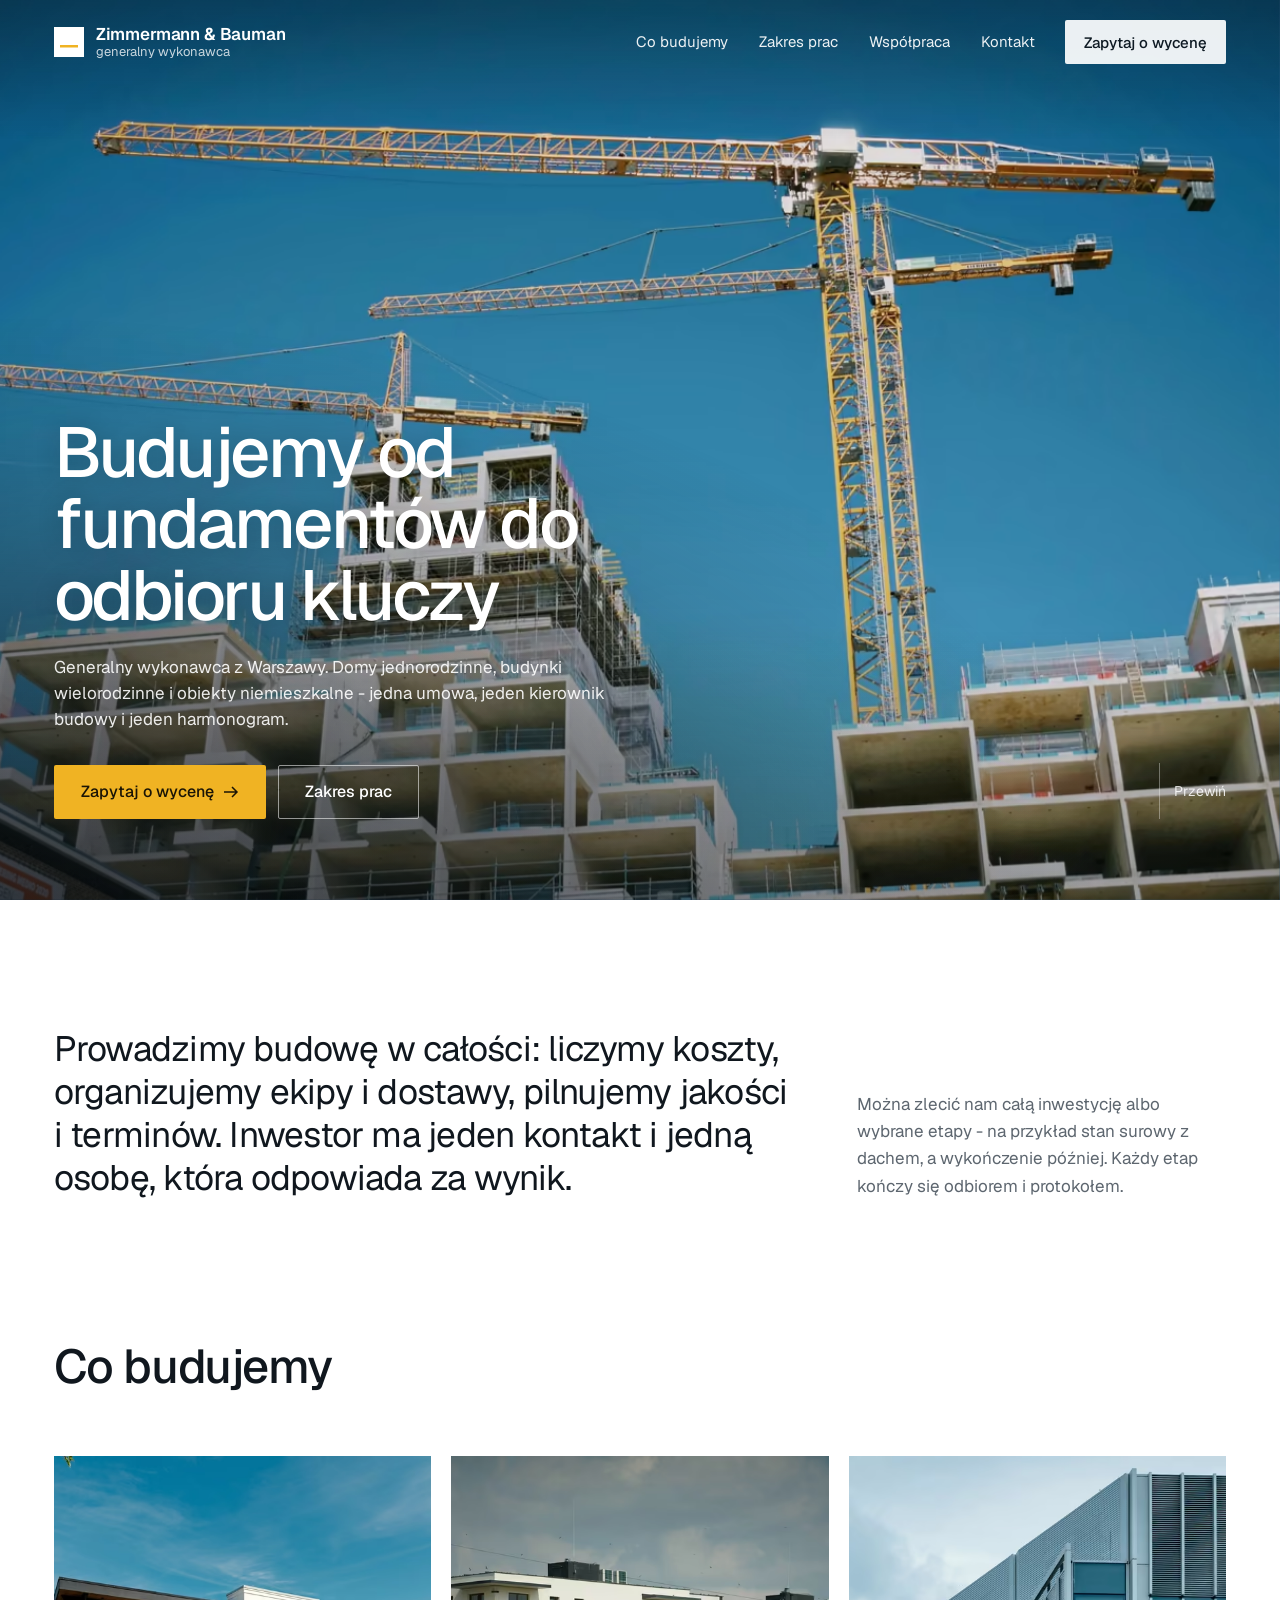
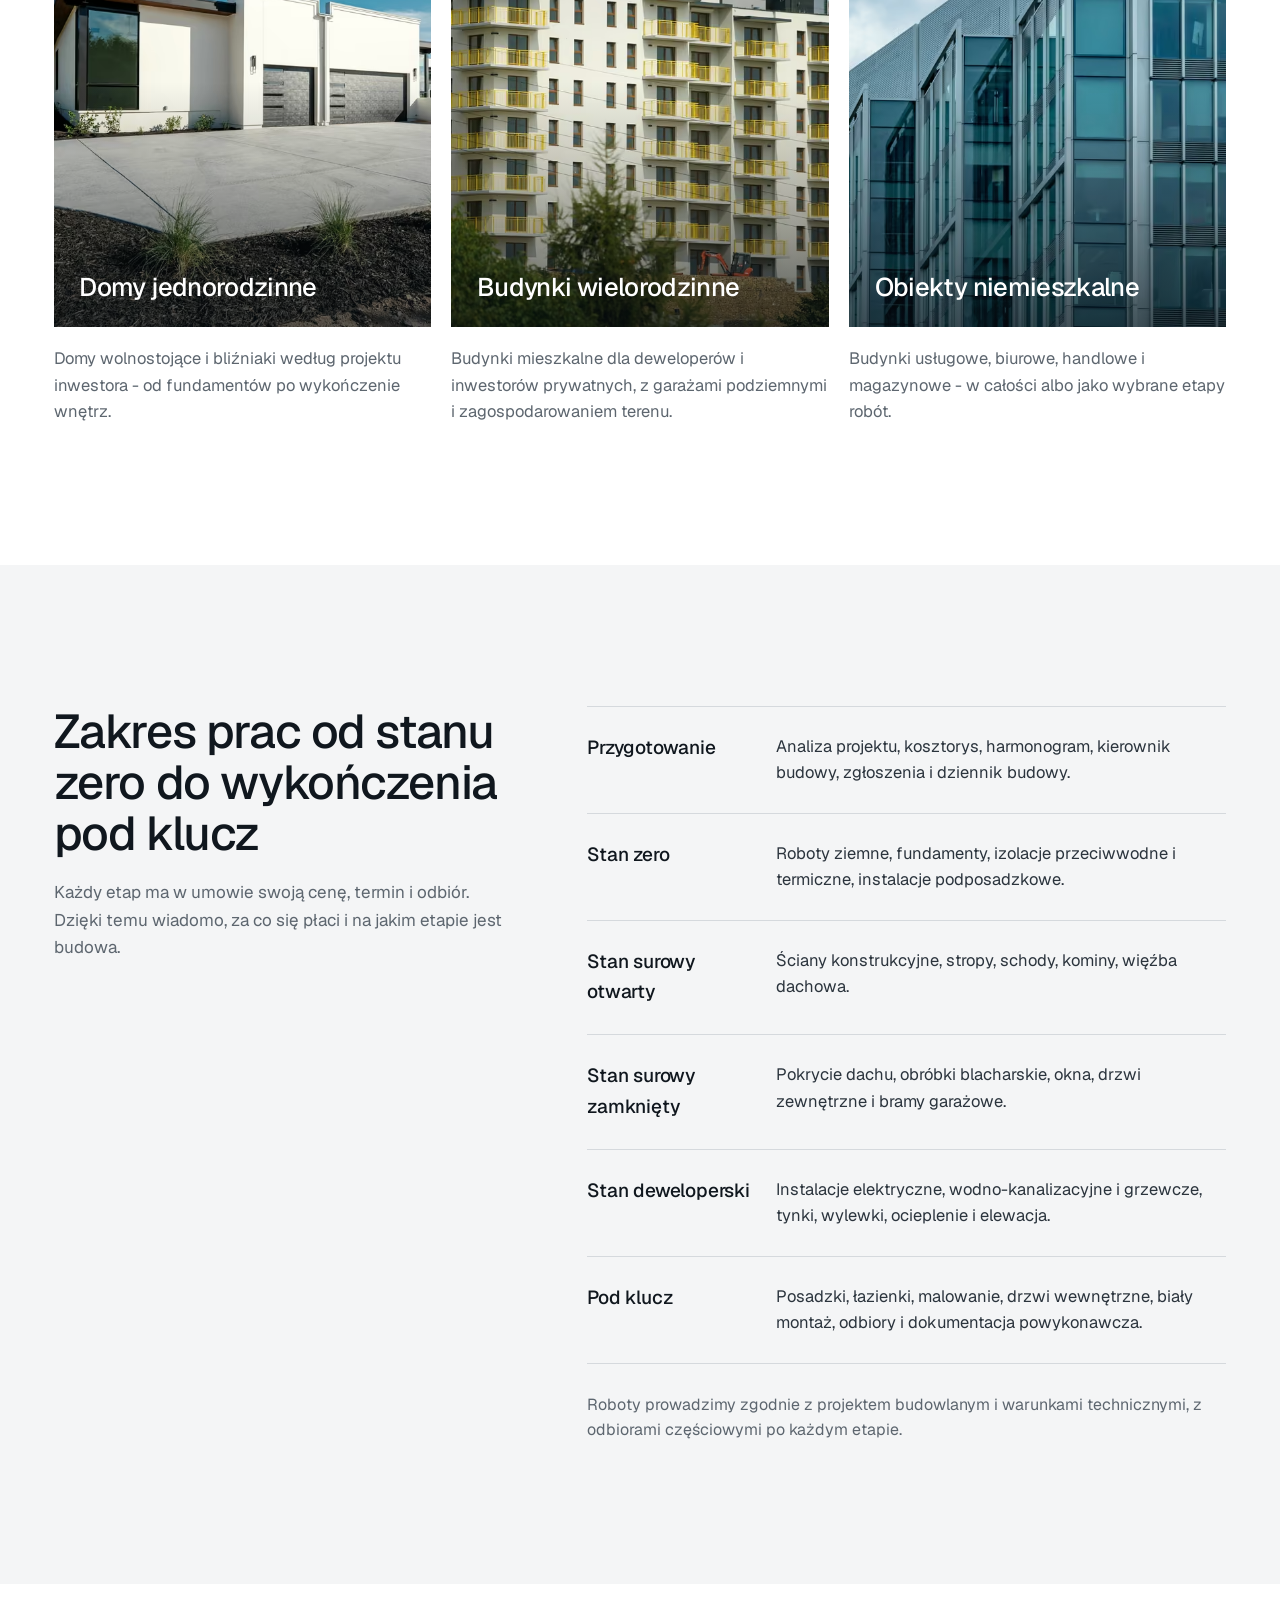
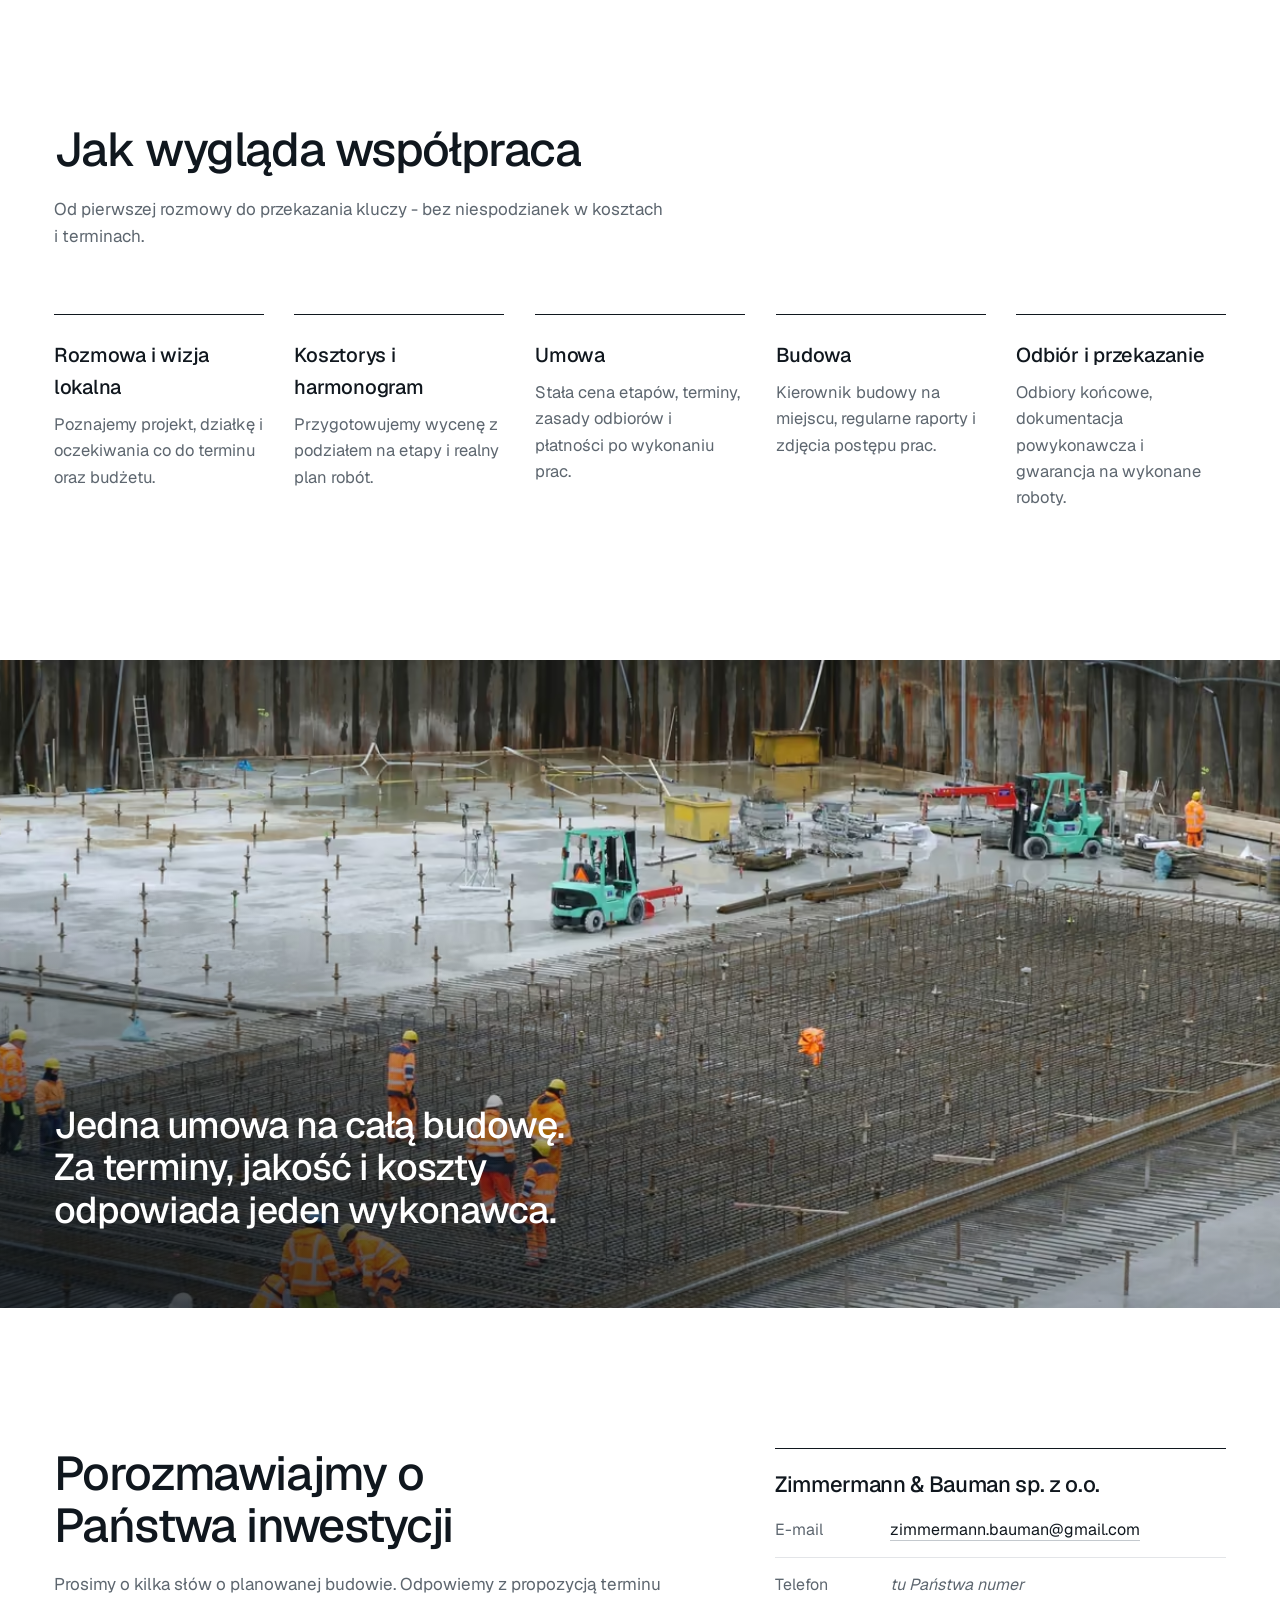
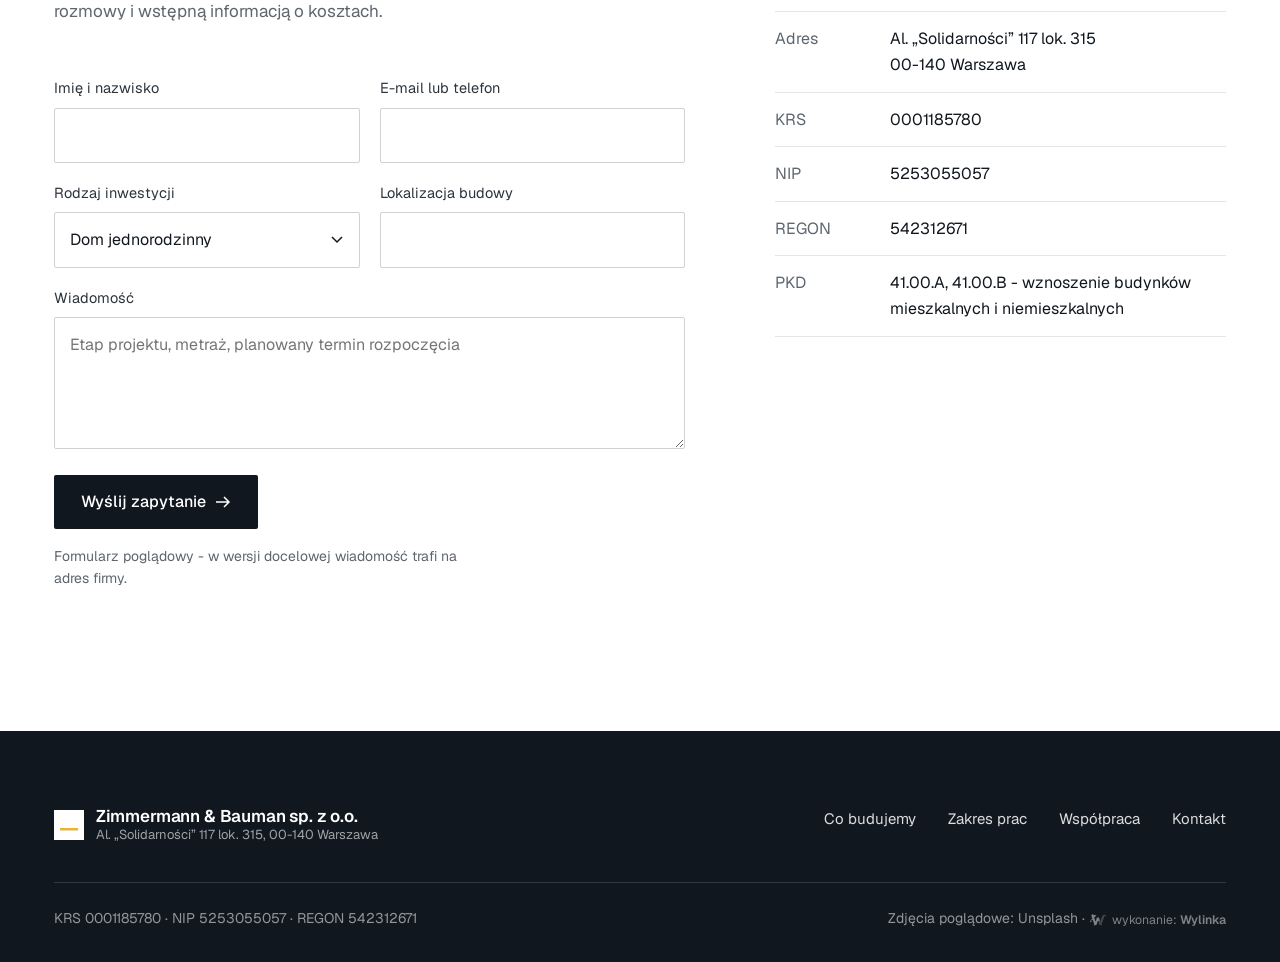
==== commit 6c2911d0: "Oficjalny znak Wylinka (gekon) w stopce zamiast tekstowego "wykonanie: Wylinka" Co-Authored-By: Clau" ====
--- a/index.html
+++ b/index.html
@@ -161,7 +161,8 @@
 .ftr nav a{text-decoration:none;color:rgba(255,255,255,.85)}
 .ftr nav a:hover{color:#fff}
 .ftr-bot{display:flex;flex-wrap:wrap;justify-content:space-between;gap:10px 32px;padding-top:24px;font-size:14px;color:rgba(255,255,255,.55)}
-.ftr-bot a{color:rgba(255,255,255,.8);text-decoration:none;border-bottom:1px solid rgba(255,255,255,.3)}
+.ftr-bot .wylinka-badge{vertical-align:middle}
+.ftr-bot a:not(.wylinka-badge){color:rgba(255,255,255,.8);text-decoration:none;border-bottom:1px solid rgba(255,255,255,.3)}
 .ftr-bot a:hover{color:#fff}
 
 /* sticky mobile bar */
@@ -232,6 +233,18 @@
   *,*::before,*::after{animation:none!important;transition:none!important}
   html{scroll-behavior:auto}
 }
+</style>
+<style>
+.wylinka-badge{display:inline-flex;align-items:center;gap:.4em;color:inherit;text-decoration:none;font-size:.875em;line-height:1;opacity:.85}
+.wylinka-badge:hover,.wylinka-badge:focus-visible{opacity:1}
+.wylinka-badge:focus-visible{outline:2px solid currentColor;outline-offset:3px;border-radius:2px}
+.wylinka-badge svg{width:18px;height:18px;flex:none;overflow:visible}
+.wylinka-badge b{font-weight:600}
+.wylinka-badge .wy-old{opacity:.45;transform-origin:40px 30px;transition:transform .32s cubic-bezier(.3,.7,.4,1),opacity .32s ease-out}
+.wylinka-badge .wy-pod{opacity:0;transition:opacity .2s ease-out .08s}
+.wylinka-badge:hover .wy-old,.wylinka-badge:focus-visible .wy-old{transform:translate(9px,7px) rotate(9deg);opacity:0}
+.wylinka-badge:hover .wy-pod,.wylinka-badge:focus-visible .wy-pod{opacity:1}
+@media (prefers-reduced-motion:reduce){.wylinka-badge .wy-old,.wylinka-badge .wy-pod{transition:none}.wylinka-badge:hover .wy-old,.wylinka-badge:focus-visible .wy-old{transform:none;opacity:.45}.wylinka-badge:hover .wy-pod,.wylinka-badge:focus-visible .wy-pod{opacity:0}}
 </style>
 </head>
 <body>
@@ -415,7 +428,7 @@
     </div>
     <div class="ftr-bot">
       <span>KRS 0001185780 · NIP 5253055057 · REGON 542312671</span>
-      <span>Zdjęcia poglądowe: Unsplash · wykonanie: <a href="https://wylinka.pl" rel="noopener">Wylinka</a></span>
+      <span>Zdjęcia poglądowe: Unsplash · <a class="wylinka-badge" href="https://wylinka.pl/?utm_source=zimmermannbauman-koncepcja&amp;utm_medium=stopka&amp;utm_campaign=wykonanie" rel="noopener" title="Strona wykonana przez Wylinka"><svg viewBox="0 0 64 64" aria-hidden="true" focusable="false" fill="currentColor"><path d="M9.8 22.8l-1.2-7.9 2.2-3.7 15.5 4.6-.5 1.5-7.2 5.5 4.7 15.6 5-15.6 7 0 4.1 12.7-4.2-.9-2.6 1.8-.8-2.2-5.3 15.6-4.3 0 .4 .2-2.1 2.8-1.3-1.1 1.1-1.4-3.1 .2-.1-1.7 2.2-.1-5.7-16.5-4.8 .6-.8 3.1 0 .5-.3 .5 .8 2.2-1.6 .5-.4-1.3-.8 1.6-1.5-.8 .8-1.6-1.4 .6-.6-1.6 2.3-.8 .2-.4 1.3-4.8 5.9-.8-2.4-6.9zM15.2 13.7l-.1-.4-.4 .8-.1 .8 .1 1 .1 .4 .3 .7 .3-.9 .1-.7 0-.8z"/><path class="wy-pod" d="M37.1 49.8l-4.5-13.3 2.6-1.8 4.2 .9 .9 2.8 3-9.7 0-.5 .1-.8 3.2-8.4 .5-1 .6-1 .9-1.1 1.3-1 1.1-.7 1.4-.5 1.4-.3 .7 0 .9 0 1.2 .3 1.4 .6 .8 .5 .7 .7 .6 .7 .5 .9 .3 .9 .1 .9 0 .8-.2 .9-.5 .9-.5 .6-.7 .5-.7 .3-.1-.1 0-.1 .5-.5 .3-.7 .2-.5 0-.6-.1-.6-.3-.7-.4-.5-.4-.4-.5-.3-.6-.3-.7 0-.7 .1-.6 .1-.5 .4-.5 .5-.3 .5-.2 .7-.1 1.5-1.4 5.1-.8 3.3-.3 .7-.5 .7-6 17.5 1.9 .1-.1 1.7-3.1-.2 1.1 1.4-1.3 1.1-2.1-2.8 .4-.2z"/><path class="wy-old" d="M40.8 50l.4-.2-4.1 0-4.2-12.5 2.5-1.7 4.3 .9 .6 1.9 .6-1.6 0-.3 2.4-7.8 0-.5 .1-.8 3.2-8.4 .4-.8 .6-.9 .9-1.2 .9-.9 1.3-.8 1.4-.6 1.2-.3 1.4-.1 1.3 .1 .6 .2 .8 .3 1.1 .6 .9 .7 .7 .9 .5 .9 .3 .9 .1 1.1-.1 .9-.3 .9-.4 .7-.6 .7-.6 .4-.6 .2-.1-.1 0-.1 .5-.5 .3-.7 .2-.5 0-.5-.1-.6-.2-.6-.3-.5-.4-.5-.5-.3-.6-.3-.7-.1-.6 0-.6 .1-.6 .3-.6 .5-.3 .4-.2 .5-.1 .5-.1 1.5-1.4 5.1-.8 3.3-.3 .7-.5 .7-6 17.5 1.9 .1-.1 1.7-3.1-.2 1.1 1.4-1.3 1.1zM49.6 17.1l.6 1.7-1.5 1.9 .4 .4 1.8-2.1-.7-2.1zM48.1 28.3l.5 1.8-1.7 1.8 .4 .4 1.9-2-.6-2.2zM37.9 41.7l1.7-1.5-.4-.4-1.7 1.4zM42.6 38.7l-1.5 2.8 1.1 2-1.3 2.6 .5 .2 1.5-2.8-1.1-2 1.4-2.5z"/></svg><span>wykonanie: <b>Wylinka</b></span></a></span>
     </div>
   </div>
 </footer>
